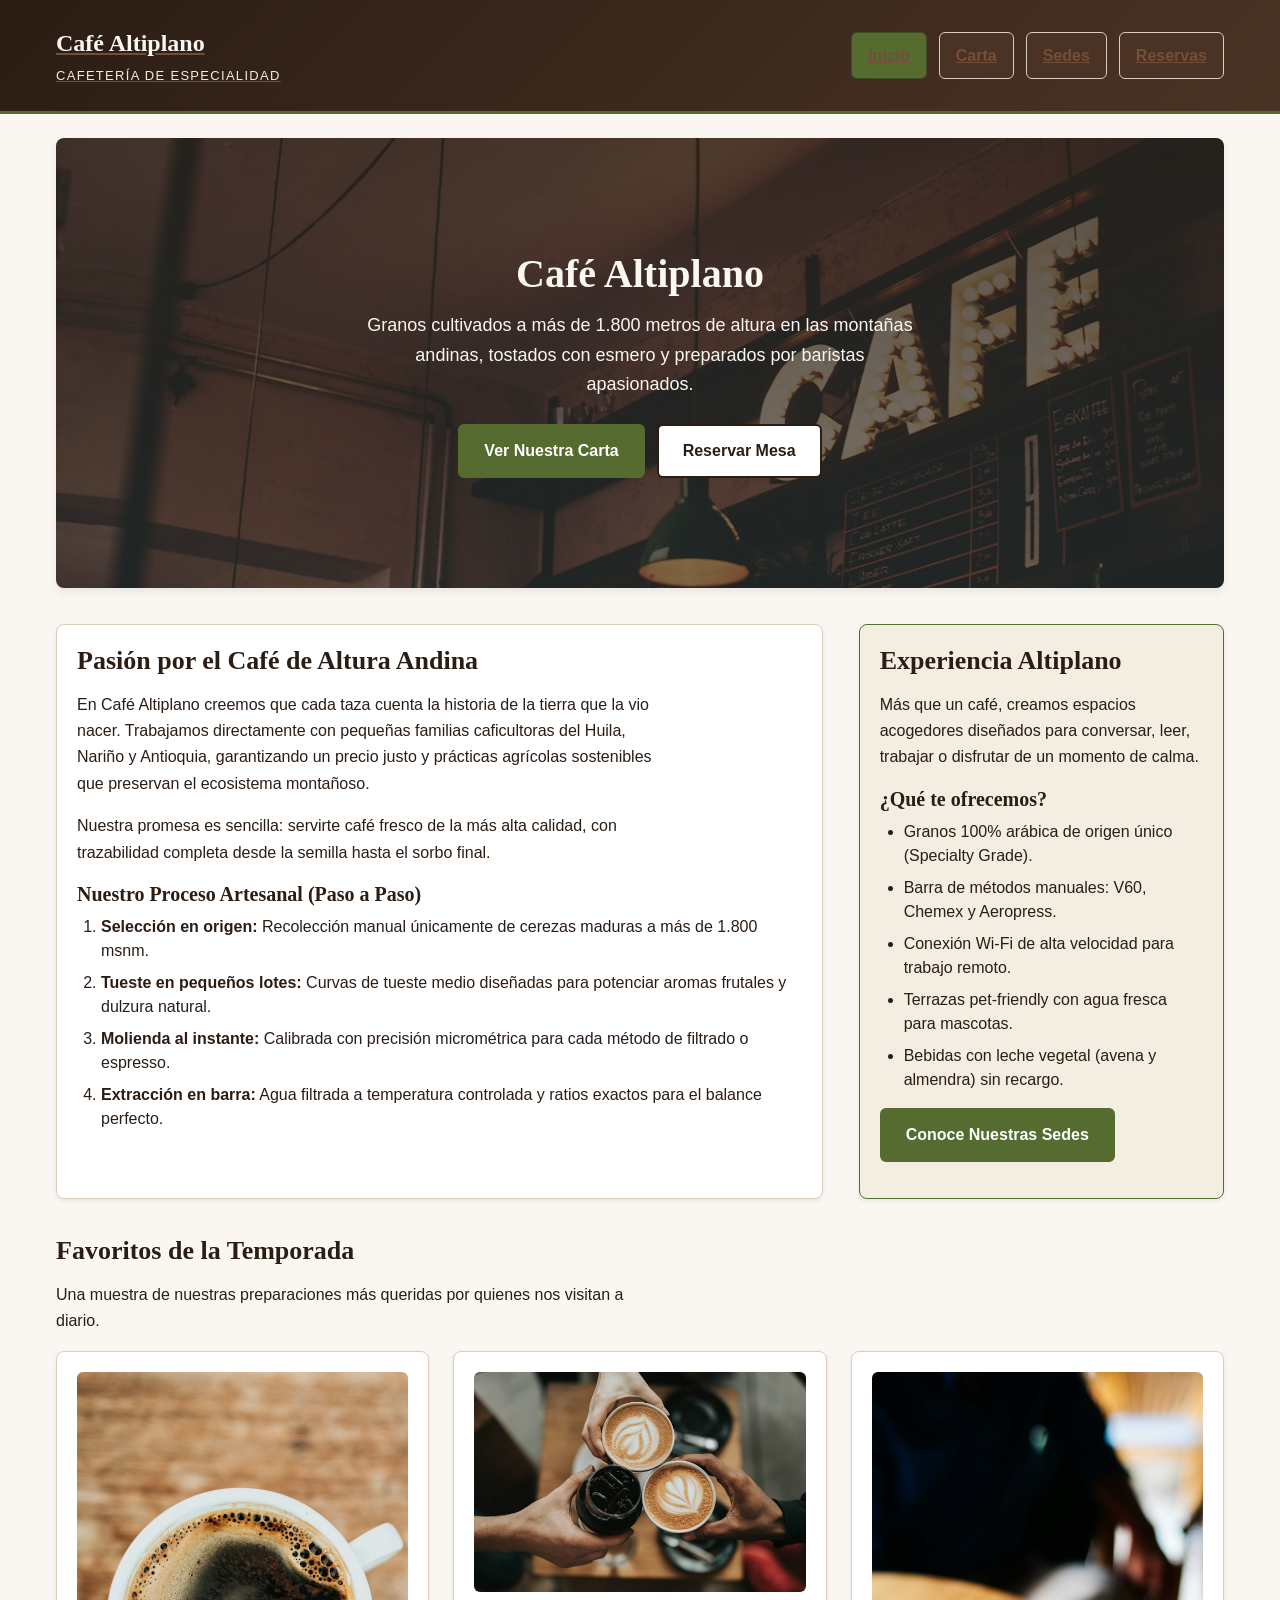
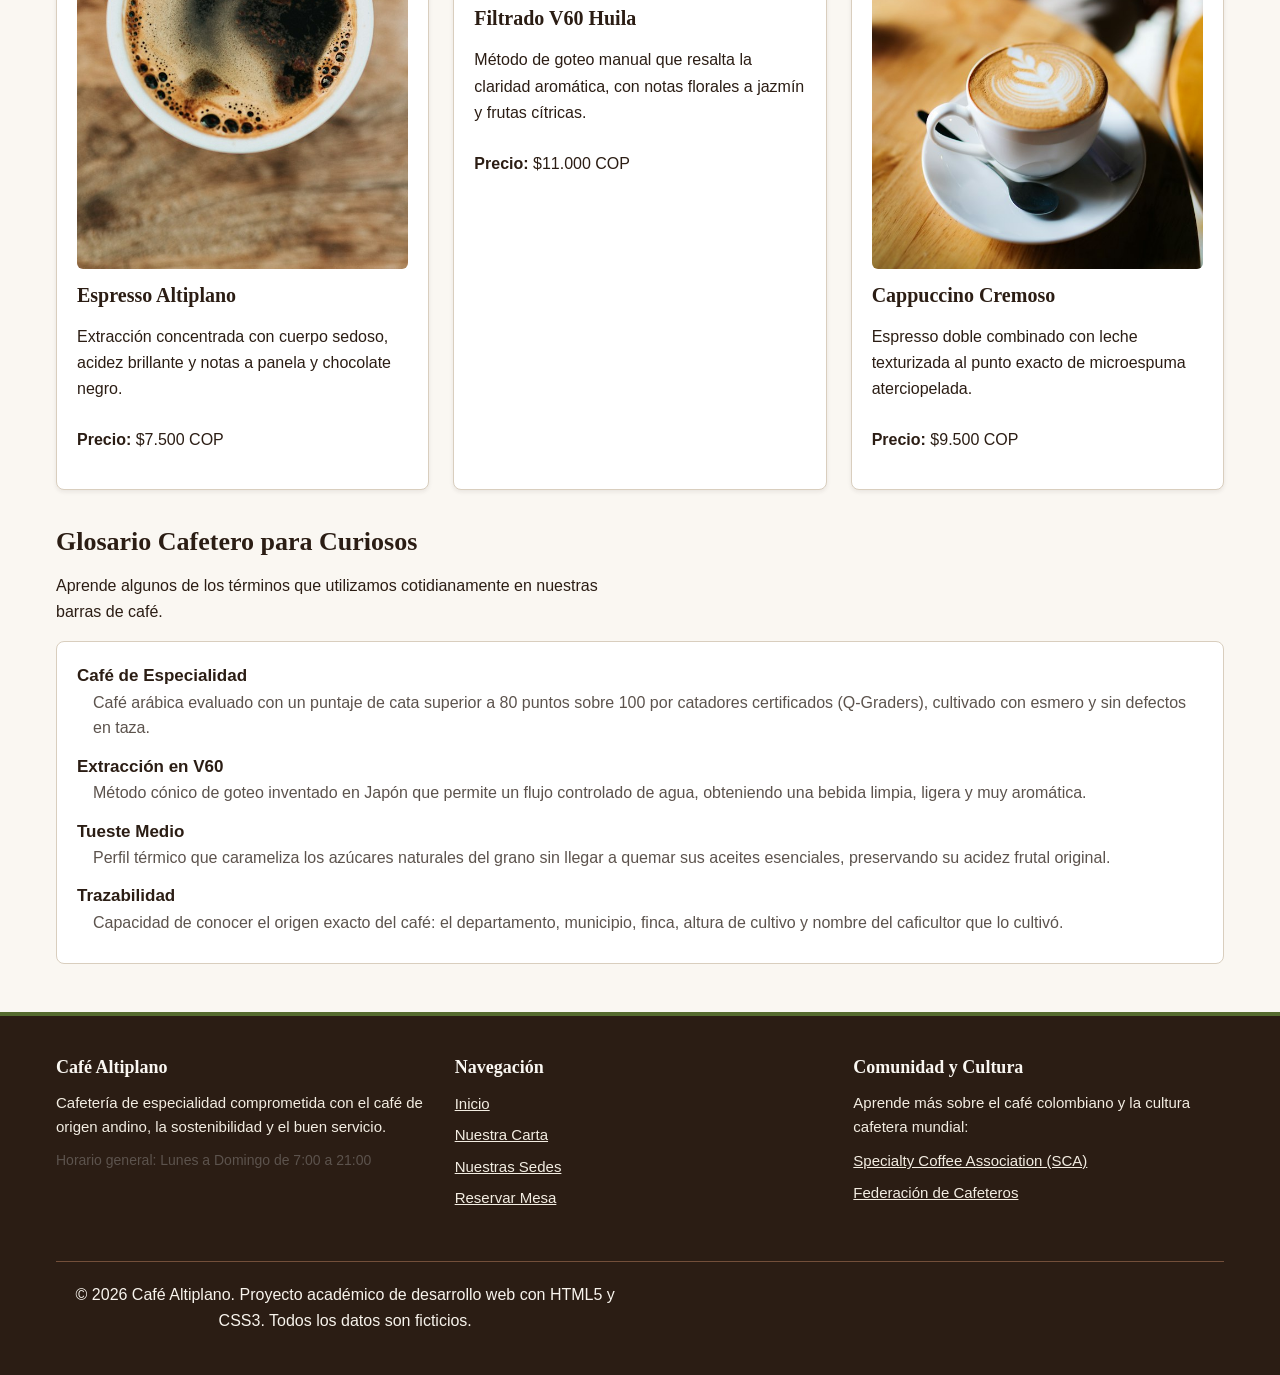
==== index.html @ 0e987bca "comentarios" ====
<!DOCTYPE html>
<html lang="es">
<head>
  <meta charset="UTF-8">
  <meta name="viewport" content="width=device-width, initial-scale=1.0">
  <title>Inicio - Café Altiplano | Cafetería de Especialidad</title>

  <!-- Hojas de estilo externas -->
  <link rel="stylesheet" href="css/base.css">
  <link rel="stylesheet" href="css/tipografia.css">
  <link rel="stylesheet" href="css/cajas.css">
  <link rel="stylesheet" href="css/componentes.css">
  <link rel="stylesheet" href="css/layout.css">
</head>
<body>

  <!-- Cabecera principal -->
  <header class="cabecera">
    <div class="contenedor cabecera__interior">
      <a href="index.html" class="cabecera__logotipo">
        <span class="cabecera__marca">Café Altiplano</span>
        <span class="cabecera__subtitulo">Cafetería de Especialidad</span>
      </a>

      <!-- Menu de navegacion -->
      <nav class="menu" aria-label="Navegación principal">
        <ul class="menu__lista">
          <li class="menu__item"><a href="index.html" class="menu__enlace menu__enlace--activo">Inicio</a></li>
          <li class="menu__item"><a href="carta.html" class="menu__enlace">Carta</a></li>
          <li class="menu__item"><a href="sedes.html" class="menu__enlace">Sedes</a></li>
          <li class="menu__item"><a href="reservas.html" class="menu__enlace">Reservas</a></li>
        </ul>
      </nav>
    </div>
  </header>

  <!-- Contenido principal -->
  <main class="contenedor maqueta">

    <!-- Portada principal -->
    <section class="hero bloque--completo">
      <h1 class="hero__titulo">Café Altiplano</h1>
      <p class="hero__bajada">Granos cultivados a más de 1.800 metros de altura en las montañas andinas, tostados con esmero y preparados por baristas apasionados.</p>
      <div class="hero__acciones">
        <a href="carta.html" class="boton boton--primario">Ver Nuestra Carta</a>
        <a href="reservas.html" class="boton boton--secundario">Reservar Mesa</a>
      </div>
    </section>

    <!-- Presentacion de la cafeteria -->
    <section class="tarjeta bloque--doble">
      <h2>Pasión por el Café de Altura Andina</h2>
      <p>En Café Altiplano creemos que cada taza cuenta la historia de la tierra que la vio nacer. Trabajamos directamente con pequeñas familias caficultoras del Huila, Nariño y Antioquia, garantizando un precio justo y prácticas agrícolas sostenibles que preservan el ecosistema montañoso.</p>
      <p>Nuestra promesa es sencilla: servirte café fresco de la más alta calidad, con trazabilidad completa desde la semilla hasta el sorbo final.</p>

      <h3>Nuestro Proceso Artesanal (Paso a Paso)</h3>
      <!-- Proceso paso a paso -->
      <ol class="lista-pasos">
        <li><strong>Selección en origen:</strong> Recolección manual únicamente de cerezas maduras a más de 1.800 msnm.</li>
        <li><strong>Tueste en pequeños lotes:</strong> Curvas de tueste medio diseñadas para potenciar aromas frutales y dulzura natural.</li>
        <li><strong>Molienda al instante:</strong> Calibrada con precisión micrométrica para cada método de filtrado o espresso.</li>
        <li><strong>Extracción en barra:</strong> Agua filtrada a temperatura controlada y ratios exactos para el balance perfecto.</li>
      </ol>
    </section>

    <!-- Barra lateral con informacion de servicios -->
    <aside class="tarjeta tarjeta--destacada barra-lateral">
      <h2>Experiencia Altiplano</h2>
      <p>Más que un café, creamos espacios acogedores diseñados para conversar, leer, trabajar o disfrutar de un momento de calma.</p>

      <h3>¿Qué te ofrecemos?</h3>
      <!-- Servicios incluidos -->
      <ul class="lista-caracteristicas">
        <li>Granos 100% arábica de origen único (Specialty Grade).</li>
        <li>Barra de métodos manuales: V60, Chemex y Aeropress.</li>
        <li>Conexión Wi-Fi de alta velocidad para trabajo remoto.</li>
        <li>Terrazas pet-friendly con agua fresca para mascotas.</li>
        <li>Bebidas con leche vegetal (avena y almendra) sin recargo.</li>
      </ul>
      <p><a href="sedes.html" class="boton boton--primario">Conoce Nuestras Sedes</a></p>
    </aside>

    <!-- Galeria de productos destacados -->
    <section class="bloque--completo">
      <h2>Favoritos de la Temporada</h2>
      <p>Una muestra de nuestras preparaciones más queridas por quienes nos visitan a diario.</p>

      <div class="galeria-productos">
        <!-- Tarjeta de producto 1 -->
        <article class="tarjeta">
          <img src="imagenes/espresso.jpg" alt="Taza de café espresso Altiplano con crema dorada y espesa" class="tarjeta__imagen">
          <div class="tarjeta__cuerpo">
            <h3>Espresso Altiplano</h3>
            <p>Extracción concentrada con cuerpo sedoso, acidez brillante y notas a panela y chocolate negro.</p>
            <p><strong>Precio:</strong> $7.500 COP</p>
          </div>
        </article>

        <!-- Tarjeta de producto 2 -->
        <article class="tarjeta">
          <img src="imagenes/filtrado.jpg" alt="Preparación de café filtrado artesanal en método Chemex" class="tarjeta__imagen">
          <div class="tarjeta__cuerpo">
            <h3>Filtrado V60 Huila</h3>
            <p>Método de goteo manual que resalta la claridad aromática, con notas florales a jazmín y frutas cítricas.</p>
            <p><strong>Precio:</strong> $11.000 COP</p>
          </div>
        </article>

        <!-- Tarjeta de producto 3 -->
        <article class="tarjeta">
          <img src="imagenes/cappuccino.jpg" alt="Taza de cappuccino artesanal con arte latte en forma de hoja" class="tarjeta__imagen">
          <div class="tarjeta__cuerpo">
            <h3>Cappuccino Cremoso</h3>
            <p>Espresso doble combinado con leche texturizada al punto exacto de microespuma aterciopelada.</p>
            <p><strong>Precio:</strong> $9.500 COP</p>
          </div>
        </article>
      </div>
    </section>

    <!-- Glosario de terminos cafeteros -->
    <section class="bloque--completo">
      <h2>Glosario Cafetero para Curiosos</h2>
      <p>Aprende algunos de los términos que utilizamos cotidianamente en nuestras barras de café.</p>

      <dl class="glosario-lista">
        <dt class="glosario-termino">Café de Especialidad</dt>
        <dd class="glosario-definicion">Café arábica evaluado con un puntaje de cata superior a 80 puntos sobre 100 por catadores certificados (Q-Graders), cultivado con esmero y sin defectos en taza.</dd>

        <dt class="glosario-termino">Extracción en V60</dt>
        <dd class="glosario-definicion">Método cónico de goteo inventado en Japón que permite un flujo controlado de agua, obteniendo una bebida limpia, ligera y muy aromática.</dd>

        <dt class="glosario-termino">Tueste Medio</dt>
        <dd class="glosario-definicion">Perfil térmico que carameliza los azúcares naturales del grano sin llegar a quemar sus aceites esenciales, preservando su acidez frutal original.</dd>

        <dt class="glosario-termino">Trazabilidad</dt>
        <dd class="glosario-definicion">Capacidad de conocer el origen exacto del café: el departamento, municipio, finca, altura de cultivo y nombre del caficultor que lo cultivó.</dd>
      </dl>
    </section>

  </main>

  <!-- Pie de pagina -->
  <footer class="pie">
    <div class="contenedor pie__interior">
      <!-- Datos de la cafeteria -->
      <div class="pie__columna">
        <h3>Café Altiplano</h3>
        <p>Cafetería de especialidad comprometida con el café de origen andino, la sostenibilidad y el buen servicio.</p>
        <p><small>Horario general: Lunes a Domingo de 7:00 a 21:00</small></p>
      </div>

      <!-- Enlaces de navegacion -->
      <div class="pie__columna">
        <h3>Navegación</h3>
        <ul class="pie__lista">
          <li><a href="index.html">Inicio</a></li>
          <li><a href="carta.html">Nuestra Carta</a></li>
          <li><a href="sedes.html">Nuestras Sedes</a></li>
          <li><a href="reservas.html">Reservar Mesa</a></li>
        </ul>
      </div>

      <!-- Enlaces externos -->
      <div class="pie__columna">
        <h3>Comunidad y Cultura</h3>
        <p>Aprende más sobre el café colombiano y la cultura cafetera mundial:</p>
        <ul class="pie__lista">
          <li>
            <a href="https://scaa.org" target="_blank" rel="noopener noreferrer">Specialty Coffee Association (SCA)</a>
          </li>
          <li>
            <a href="https://federaciondecafeteros.org" target="_blank" rel="noopener noreferrer">Federación de Cafeteros</a>
          </li>
        </ul>
      </div>

      <!-- Creditos -->
      <div class="pie__creditos">
        <p>&copy; 2026 Café Altiplano. Proyecto académico de desarrollo web con HTML5 y CSS3. Todos los datos son ficticios.</p>
      </div>
    </div>
  </footer>

</body>
</html>
---- css/base.css ----
/* Paleta de colores y variables globales */
:root {
  /* Tonos cafe */
  --color-cafe-oscuro: #2b1d14;
  --color-cafe-medio: #4a3325;
  --color-cafe-acento: #734f3a;

  /* Tonos crema y beige */
  --color-crema-fondo: #faf7f2;
  --color-crema-suave: #f3ede2;
  --color-crema-fila: #f8f4ed;
  --color-blanco: #ffffff;

  /* Textos */
  --color-texto-principal: #2b1d14;
  --color-texto-secundario: #5c534d;
  --color-texto-claro: #faf7f2;

  /* Verde oliva */
  --color-verde-oliva: #556b2f;
  --color-verde-hover: #3e4e22;
  --color-verde-fondo: #edf2e6;

  /* Bordes */
  --color-borde: #d9cebe;
  --color-borde-claro: #e8e0d4;

  /* Transparencias */
  --color-transparente: transparent;
  --color-overlay-oscuro: rgba(43, 29, 20, 0.70);
  --color-sombra-suave: rgba(43, 29, 20, 0.08);

  /* Gradientes */
  --gradiente-cabecera: linear-gradient(135deg, #2b1d14, #4a3325);
  --gradiente-hero: linear-gradient(rgba(43, 29, 20, 0.75), rgba(43, 29, 20, 0.55));
}

/* Reinicio de margenes y modelo de caja */
*,
*::before,
*::after {
  box-sizing: border-box;
  margin: 0;
  padding: 0;
}

/* Estilos base del documento */
html {
  font-size: 100%;
  scroll-behavior: smooth;
}

body {
  font-family: 'Segoe UI', Tahoma, Geneva, Verdana, sans-serif;
  color: var(--color-texto-principal);
  background-color: var(--color-crema-fondo);
  line-height: 1.6;
  min-height: 100vh;
}

/* Imagenes adaptables */
img {
  max-width: 100%;
  height: auto;
  display: block;
}
---- css/tipografia.css ----
/* Estilos de tipografia y encabezados */

/* Tipografia para titulos */
:is(h1, h2, h3) {
  font-family: 'Georgia', 'Times New Roman', serif;
  font-weight: 700;
  color: var(--color-cafe-oscuro);
  line-height: 1.25;
}

/* Jerarquia de tamanos de encabezados */
h1 {
  font-size: 2.25rem;
  margin-bottom: 1rem;
}

h2 {
  font-size: 1.625rem;
  margin-bottom: 0.875rem;
}

h3 {
  font-size: 1.25rem;
  margin-bottom: 0.5rem;
}

/* Parrafos con limite de ancho de lectura */
p {
  font-size: 1rem;
  line-height: 1.65;
  max-width: 65ch;
  margin-bottom: 1rem;
}

/* Espaciado de parrafo despues de encabezado */
h2 + p {
  margin-top: 0.25rem;
}

/* Enlaces de texto */
a:not(.boton) {
  color: var(--color-cafe-acento);
  text-decoration: underline;
}

a:not(.boton):hover {
  color: var(--color-verde-oliva);
}

a:not(.boton):focus {
  outline: 2px solid var(--color-verde-oliva);
  outline-offset: 0.125rem;
  color: var(--color-verde-hover);
}

/* Texto destacado y secundario */
strong {
  font-weight: 700;
  color: var(--color-cafe-oscuro);
}

small {
  font-size: 0.875rem;
  color: var(--color-texto-secundario);
}
---- css/cajas.css ----
/* Contenedores, tarjetas y elementos de estructura */

/* Contenedor principal centrado */
.contenedor {
  width: 100%;
  max-width: 75rem;
  margin: 0 auto;
  padding: 0 1rem;
}

/* Tarjetas de contenido */
.tarjeta {
  background-color: var(--color-blanco);
  border: 1px solid var(--color-borde);
  border-radius: 0.5rem;
  padding: 1.25rem;
  box-shadow: 0 2px 4px var(--color-sombra-suave);
}

.tarjeta--destacada {
  border-color: var(--color-verde-oliva);
  background-color: var(--color-crema-suave);
}

.tarjeta__imagen {
  width: 100%;
  border-radius: 0.375rem;
  margin-bottom: 0.875rem;
}

.tarjeta__cuerpo {
  display: grid;
  gap: 0.5rem;
}

/* Contenedor con scroll para tablas anchas */
.tabla-contenedor {
  width: 100%;
  overflow-x: auto;
  margin-bottom: 1.5rem;
  border: 1px solid var(--color-borde);
  border-radius: 0.375rem;
  background-color: var(--color-blanco);
}

/* Figuras para fotos de sedes */
.figura-sede {
  background-color: var(--color-blanco);
  border: 1px solid var(--color-borde);
  border-radius: 0.5rem;
  overflow: hidden;
  margin-bottom: 1rem;
}

.figura-sede__imagen {
  width: 100%;
  height: 14rem;
  object-fit: cover;
}

.figura-sede__pie {
  font-size: 0.875rem;
  color: var(--color-texto-secundario);
  padding: 0.625rem 0.875rem;
  background-color: var(--color-crema-fila);
  font-style: italic;
  border-top: 1px solid var(--color-borde-claro);
}

/* Bloque de cita destacada */
.cita {
  background-color: var(--color-crema-suave);
  border-left: 4px solid var(--color-verde-oliva);
  border-radius: 0.25rem;
  padding: 1.25rem 1.5rem;
  margin: 1.25rem 0;
}

.cita__texto {
  font-family: 'Georgia', 'Times New Roman', serif;
  font-size: 1.0625rem;
  font-style: italic;
  color: var(--color-cafe-oscuro);
  margin-bottom: 0.5rem;
}

.cita__autor {
  display: block;
  font-size: 0.875rem;
  font-weight: 700;
  color: var(--color-verde-hover);
  text-align: right;
}

/* Lista de definicion para glosario */
.glosario-lista {
  background-color: var(--color-blanco);
  border: 1px solid var(--color-borde);
  border-radius: 0.5rem;
  padding: 1.25rem;
}

.glosario-termino {
  font-weight: 700;
  color: var(--color-cafe-oscuro);
  margin-top: 0.75rem;
  font-size: 1.0625rem;
}

.glosario-termino:first-child {
  margin-top: 0;
}

.glosario-definicion {
  margin-left: 1rem;
  margin-bottom: 0.5rem;
  color: var(--color-texto-secundario);
}
---- css/componentes.css ----
/* Componentes: menu, botones, tablas y formulario */

/* Menu de navegacion */
.menu__lista {
  display: grid;
  grid-template-columns: 1fr;
  gap: 0.5rem;
  list-style: none;
  padding: 0;
}

.menu__item {
  width: 100%;
}

.menu__enlace {
  display: block;
  text-align: center;
  padding: 0.625rem 1rem;
  color: var(--color-texto-claro);
  text-decoration: none;
  font-weight: 600;
  border-radius: 0.375rem;
  border: 1px solid var(--color-borde);
  background-color: var(--color-cafe-medio);
}

/* Hover y foco del menu */
.menu__enlace:hover {
  background-color: var(--color-verde-oliva);
  color: var(--color-blanco);
  border-color: var(--color-verde-hover);
}

.menu__enlace:focus {
  outline: 2px solid var(--color-crema-fondo);
  outline-offset: 0.125rem;
  background-color: var(--color-verde-hover);
  color: var(--color-blanco);
}

/* Enlace activo de la pagina actual */
.menu__enlace--activo {
  background-color: var(--color-verde-oliva);
  color: var(--color-blanco);
  border-color: var(--color-verde-hover);
}

/* Botones */
.boton {
  display: inline-block;
  padding: 0.75rem 1.5rem;
  font-size: 1rem;
  font-family: inherit;
  font-weight: 700;
  text-align: center;
  text-decoration: none;
  border-radius: 0.375rem;
  cursor: pointer;
  border: 2px solid var(--color-transparente);
}

.boton--primario {
  background-color: var(--color-verde-oliva);
  color: var(--color-blanco);
  border-color: var(--color-verde-oliva);
}

.boton--primario:hover {
  background-color: var(--color-verde-hover);
  border-color: var(--color-verde-hover);
}

.boton--primario:focus {
  outline: 2px solid var(--color-cafe-oscuro);
  outline-offset: 0.125rem;
  background-color: var(--color-verde-hover);
}

.boton--secundario {
  background-color: var(--color-blanco);
  color: var(--color-cafe-oscuro);
  border-color: var(--color-cafe-oscuro);
}

.boton--secundario:hover {
  background-color: var(--color-crema-suave);
  border-color: var(--color-verde-oliva);
  color: var(--color-verde-oliva);
}

.boton--secundario:focus {
  outline: 2px solid var(--color-verde-oliva);
  outline-offset: 0.125rem;
}

/* Tablas de precios */
.tabla {
  width: 100%;
  border-collapse: collapse;
  font-size: 0.9375rem;
  text-align: left;
}

.tabla__caption {
  font-family: 'Georgia', 'Times New Roman', serif;
  font-size: 1.125rem;
  font-weight: 700;
  color: var(--color-cafe-oscuro);
  padding: 0.75rem 1rem;
  text-align: left;
  background-color: var(--color-crema-suave);
  border-bottom: 2px solid var(--color-borde);
}

.tabla th,
.tabla td {
  padding: 0.75rem 1rem;
  border-bottom: 1px solid var(--color-borde-claro);
}

.tabla th {
  background-color: var(--color-cafe-oscuro);
  color: var(--color-texto-claro);
  font-weight: 600;
}

/* Filas alternas */
.tabla tbody tr:nth-child(even) {
  background-color: var(--color-crema-fila);
}

.tabla tbody tr:nth-child(odd) {
  background-color: var(--color-blanco);
}

.tabla tbody tr:hover {
  background-color: var(--color-verde-fondo);
}

.tabla__celda--precio {
  text-align: right;
  font-weight: 700;
  color: var(--color-cafe-oscuro);
  white-space: nowrap;
}

/* Formulario de reserva */
.formulario {
  display: grid;
  gap: 1.5rem;
}

.formulario__seccion {
  border: 1px solid var(--color-borde);
  border-radius: 0.5rem;
  padding: 1.25rem;
  background-color: var(--color-blanco);
  display: grid;
  gap: 1rem;
}

.formulario__leyenda {
  font-family: 'Georgia', 'Times New Roman', serif;
  font-weight: 700;
  font-size: 1.125rem;
  color: var(--color-cafe-oscuro);
  padding: 0 0.5rem;
}

.formulario__grupo {
  display: grid;
  gap: 0.375rem;
}

.formulario__etiqueta {
  font-weight: 600;
  font-size: 0.9375rem;
  color: var(--color-cafe-oscuro);
}

/* Campos de entrada */
input[type="text"],
input[type="email"],
input[type="tel"],
input[type="date"],
input[type="time"],
input[type="number"],
select,
textarea {
  width: 100%;
  padding: 0.625rem 0.75rem;
  font-family: inherit;
  font-size: 1rem;
  color: var(--color-texto-principal);
  background-color: var(--color-blanco);
  border: 1px solid var(--color-borde);
  border-radius: 0.375rem;
}

/* Foco en campos */
input[type="text"]:focus,
input[type="email"]:focus,
input[type="tel"]:focus,
input[type="date"]:focus,
input[type="time"]:focus,
input[type="number"]:focus,
select:focus,
textarea:focus {
  outline: 2px solid var(--color-verde-oliva);
  outline-offset: 0.125rem;
  border-color: var(--color-verde-oliva);
}

textarea {
  resize: vertical;
  min-height: 6rem;
}

/* Opciones de radio y casilla */
.formulario__opcion {
  display: grid;
  grid-template-columns: auto 1fr;
  align-items: center;
  gap: 0.5rem;
  font-size: 0.9375rem;
  cursor: pointer;
  margin-bottom: 0.375rem;
}

input[type="radio"],
input[type="checkbox"] {
  width: 1.125rem;
  height: 1.125rem;
  accent-color: var(--color-verde-oliva);
  cursor: pointer;
}

input[type="radio"]:focus,
input[type="checkbox"]:focus {
  outline: 2px solid var(--color-verde-oliva);
  outline-offset: 0.125rem;
}

/* Boton de envio */
button[type="submit"] {
  justify-self: start;
}

/* Indice de anclas de la carta */
.indice-anclas {
  background-color: var(--color-crema-suave);
  border: 1px solid var(--color-borde);
  border-radius: 0.5rem;
  padding: 1rem 1.25rem;
  margin-bottom: 1.5rem;
}

.indice-anclas__titulo {
  font-size: 1rem;
  font-weight: 700;
  margin-bottom: 0.5rem;
  color: var(--color-cafe-oscuro);
}

.indice-anclas__lista {
  display: grid;
  grid-template-columns: 1fr;
  gap: 0.5rem;
  list-style: none;
  padding: 0;
}

.indice-anclas__enlace {
  display: block;
  padding: 0.5rem 0.75rem;
  background-color: var(--color-blanco);
  border: 1px solid var(--color-borde);
  border-radius: 0.25rem;
  text-decoration: none;
  font-weight: 600;
  color: var(--color-cafe-acento);
}

.indice-anclas__enlace:hover {
  background-color: var(--color-verde-oliva);
  color: var(--color-blanco);
  border-color: var(--color-verde-hover);
}

.indice-anclas__enlace:focus {
  outline: 2px solid var(--color-verde-oliva);
  outline-offset: 0.125rem;
}

/* Listas estilizadas */
.lista-caracteristicas,
.lista-pasos {
  margin-left: 1.5rem;
  margin-bottom: 1rem;
}

.lista-caracteristicas li,
.lista-pasos li {
  margin-bottom: 0.5rem;
  line-height: 1.5;
}
---- css/layout.css ----
/* Maquetacion y diseno responsive */

/* Cabecera y barra superior */
.cabecera {
  width: 100%;
  background: var(--gradiente-cabecera);
  border-bottom: 3px solid var(--color-verde-oliva);
}

.cabecera__interior {
  display: grid;
  grid-template-columns: 1fr;
  gap: 1rem;
  align-items: center;
  padding: 1.25rem 1rem;
  text-align: center;
}

.cabecera__logotipo {
  text-decoration: none;
}

.cabecera__marca {
  font-family: 'Georgia', 'Times New Roman', serif;
  font-size: 1.5rem;
  font-weight: 700;
  color: var(--color-texto-claro);
  display: block;
}

.cabecera__subtitulo {
  font-size: 0.8125rem;
  color: var(--color-crema-suave);
  text-transform: uppercase;
  letter-spacing: 0.1em;
  display: block;
  margin-top: 0.25rem;
}

/* Contenedor principal en cuadricula */
.maqueta {
  display: grid;
  grid-template-columns: 1fr;
  gap: 2rem;
  margin-top: 1.5rem;
  margin-bottom: 2.5rem;
}

/* Bloques de ancho completo */
.bloque--completo {
  grid-column: 1 / -1;
}

.bloque--doble {
  grid-column: 1 / -1;
}

.barra-lateral {
  grid-column: 1 / -1;
}

/* Portada hero */
.hero {
  grid-column: 1 / -1;
  min-height: 50vh;
  display: grid;
  align-content: center;
  justify-items: center;
  text-align: center;
  background-image: var(--gradiente-hero), url('../imagenes/hero-cafe.jpg');
  background-size: cover;
  background-position: center;
  border-radius: 0.5rem;
  padding: 3rem 1.5rem;
  color: var(--color-texto-claro);
  box-shadow: 0 4px 8px var(--color-sombra-suave);
}

.hero__titulo {
  color: var(--color-texto-claro);
  font-size: 2.5rem;
  margin-bottom: 0.75rem;
}

.hero__bajada {
  color: var(--color-crema-fondo);
  font-size: 1.125rem;
  max-width: 55ch;
  margin-bottom: 1.5rem;
}

.hero__acciones {
  display: grid;
  grid-template-columns: 1fr;
  gap: 0.75rem;
  width: 100%;
  max-width: 20rem;
}

/* Galeria de productos con auto-fit */
.galeria-productos {
  display: grid;
  grid-template-columns: repeat(auto-fit, minmax(16rem, 1fr));
  gap: 1.5rem;
  width: 100%;
}

/* Pie de pagina */
.pie {
  grid-column: 1 / -1;
  width: 100%;
  background-color: var(--color-cafe-oscuro);
  color: var(--color-texto-claro);
  padding: 2.5rem 0 1.5rem 0;
  border-top: 4px solid var(--color-verde-oliva);
  margin-top: 3rem;
}

.pie__interior {
  display: grid;
  grid-template-columns: 1fr;
  gap: 1.75rem;
  text-align: center;
}

.pie__columna h3 {
  color: var(--color-texto-claro);
  font-size: 1.125rem;
  margin-bottom: 0.75rem;
}

.pie__columna p {
  color: var(--color-crema-suave);
  font-size: 0.9375rem;
  margin-bottom: 0.5rem;
}

.pie__lista {
  list-style: none;
  padding: 0;
}

.pie__lista li {
  margin-bottom: 0.375rem;
}

.pie__lista a {
  color: var(--color-crema-suave);
  text-decoration: underline;
  font-size: 0.9375rem;
}

.pie__lista a:hover {
  color: var(--color-blanco);
}

.pie__creditos {
  grid-column: 1 / -1;
  border-top: 1px solid var(--color-cafe-acento);
  padding-top: 1.25rem;
  margin-top: 1rem;
  font-size: 0.8125rem;
  color: var(--color-crema-fila);
  text-align: center;
}

/* Pantallas medianas (desde 600px) */
@media (min-width: 600px) {
  .cabecera__interior {
    grid-template-columns: auto 1fr;
    text-align: left;
  }

  .menu {
    justify-self: end;
  }

  .menu__lista {
    grid-template-columns: repeat(4, auto);
    gap: 0.5rem;
  }

  .hero__acciones {
    grid-template-columns: repeat(2, auto);
    max-width: none;
    justify-content: center;
  }

  .indice-anclas__lista {
    grid-template-columns: repeat(3, 1fr);
  }

  /* Distribucion a dos columnas */
  .maqueta {
    grid-template-columns: repeat(2, 1fr);
    gap: 2rem;
  }

  .bloque--doble {
    grid-column: span 2;
  }

  .barra-lateral {
    grid-column: span 2;
  }

  .pie__interior {
    grid-template-columns: repeat(2, 1fr);
    text-align: left;
  }
}

/* Pantallas grandes (desde 900px) */
@media (min-width: 900px) {
  .cabecera__interior {
    padding: 1.5rem 1rem;
  }

  .menu__lista {
    gap: 0.75rem;
  }

  /* Distribucion a tres columnas */
  .maqueta {
    grid-template-columns: repeat(3, 1fr);
    gap: 2.25rem;
  }

  .bloque--doble {
    grid-column: span 2;
  }

  .barra-lateral {
    grid-column: span 1;
  }

  .pie__interior {
    grid-template-columns: repeat(3, 1fr);
  }
}
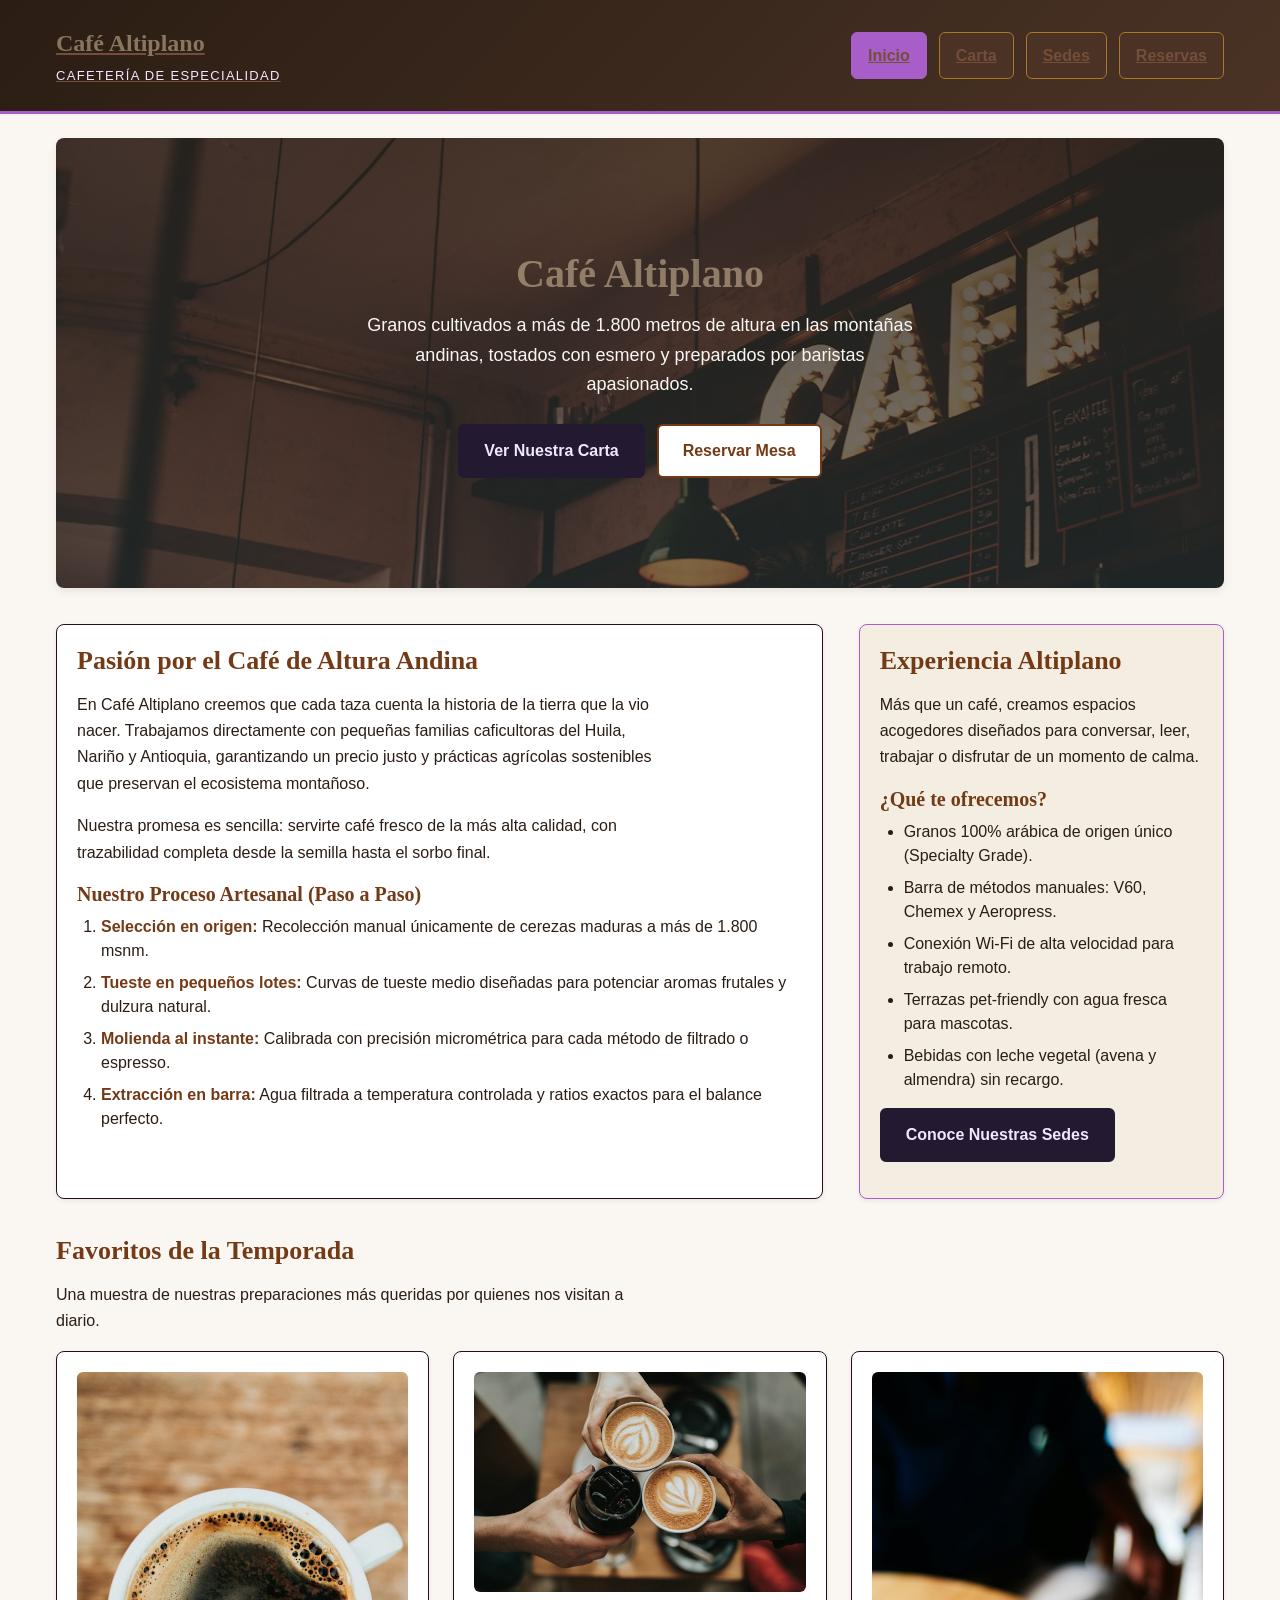
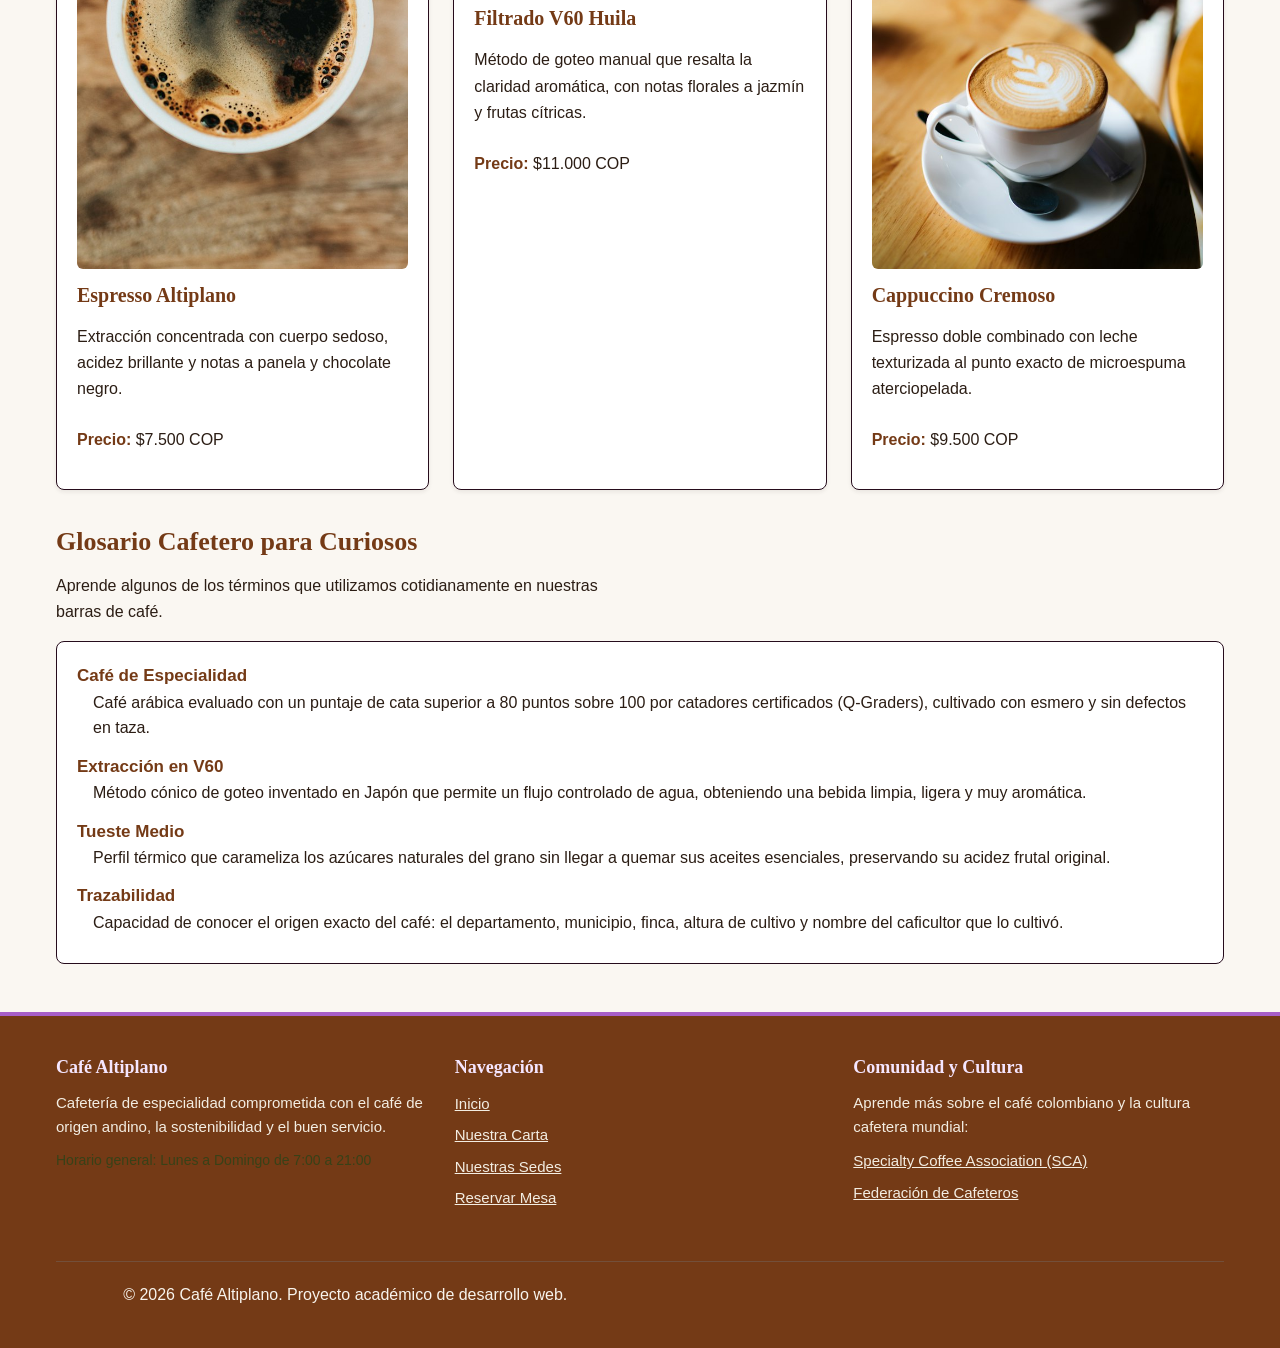
==== commit 5e6fd5be: "arreglo cositas" ====
--- a/index.html
+++ b/index.html
@@ -1,5 +1,6 @@
 <!DOCTYPE html>
 <html lang="es">
+
 <head>
   <meta charset="UTF-8">
   <meta name="viewport" content="width=device-width, initial-scale=1.0">
@@ -12,6 +13,7 @@
   <link rel="stylesheet" href="css/componentes.css">
   <link rel="stylesheet" href="css/layout.css">
 </head>
+
 <body>
 
   <!-- Cabecera principal -->
@@ -40,7 +42,8 @@
     <!-- Portada principal -->
     <section class="hero bloque--completo">
       <h1 class="hero__titulo">Café Altiplano</h1>
-      <p class="hero__bajada">Granos cultivados a más de 1.800 metros de altura en las montañas andinas, tostados con esmero y preparados por baristas apasionados.</p>
+      <p class="hero__bajada">Granos cultivados a más de 1.800 metros de altura en las montañas andinas, tostados con
+        esmero y preparados por baristas apasionados.</p>
       <div class="hero__acciones">
         <a href="carta.html" class="boton boton--primario">Ver Nuestra Carta</a>
         <a href="reservas.html" class="boton boton--secundario">Reservar Mesa</a>
@@ -50,23 +53,31 @@
     <!-- Presentacion de la cafeteria -->
     <section class="tarjeta bloque--doble">
       <h2>Pasión por el Café de Altura Andina</h2>
-      <p>En Café Altiplano creemos que cada taza cuenta la historia de la tierra que la vio nacer. Trabajamos directamente con pequeñas familias caficultoras del Huila, Nariño y Antioquia, garantizando un precio justo y prácticas agrícolas sostenibles que preservan el ecosistema montañoso.</p>
-      <p>Nuestra promesa es sencilla: servirte café fresco de la más alta calidad, con trazabilidad completa desde la semilla hasta el sorbo final.</p>
+      <p>En Café Altiplano creemos que cada taza cuenta la historia de la tierra que la vio nacer. Trabajamos
+        directamente con pequeñas familias caficultoras del Huila, Nariño y Antioquia, garantizando un precio justo y
+        prácticas agrícolas sostenibles que preservan el ecosistema montañoso.</p>
+      <p>Nuestra promesa es sencilla: servirte café fresco de la más alta calidad, con trazabilidad completa desde la
+        semilla hasta el sorbo final.</p>
 
       <h3>Nuestro Proceso Artesanal (Paso a Paso)</h3>
       <!-- Proceso paso a paso -->
       <ol class="lista-pasos">
-        <li><strong>Selección en origen:</strong> Recolección manual únicamente de cerezas maduras a más de 1.800 msnm.</li>
-        <li><strong>Tueste en pequeños lotes:</strong> Curvas de tueste medio diseñadas para potenciar aromas frutales y dulzura natural.</li>
-        <li><strong>Molienda al instante:</strong> Calibrada con precisión micrométrica para cada método de filtrado o espresso.</li>
-        <li><strong>Extracción en barra:</strong> Agua filtrada a temperatura controlada y ratios exactos para el balance perfecto.</li>
+        <li><strong>Selección en origen:</strong> Recolección manual únicamente de cerezas maduras a más de 1.800 msnm.
+        </li>
+        <li><strong>Tueste en pequeños lotes:</strong> Curvas de tueste medio diseñadas para potenciar aromas frutales y
+          dulzura natural.</li>
+        <li><strong>Molienda al instante:</strong> Calibrada con precisión micrométrica para cada método de filtrado o
+          espresso.</li>
+        <li><strong>Extracción en barra:</strong> Agua filtrada a temperatura controlada y ratios exactos para el
+          balance perfecto.</li>
       </ol>
     </section>
 
     <!-- Barra lateral con informacion de servicios -->
     <aside class="tarjeta tarjeta--destacada barra-lateral">
       <h2>Experiencia Altiplano</h2>
-      <p>Más que un café, creamos espacios acogedores diseñados para conversar, leer, trabajar o disfrutar de un momento de calma.</p>
+      <p>Más que un café, creamos espacios acogedores diseñados para conversar, leer, trabajar o disfrutar de un momento
+        de calma.</p>
 
       <h3>¿Qué te ofrecemos?</h3>
       <!-- Servicios incluidos -->
@@ -88,7 +99,8 @@
       <div class="galeria-productos">
         <!-- Tarjeta de producto 1 -->
         <article class="tarjeta">
-          <img src="imagenes/espresso.jpg" alt="Taza de café espresso Altiplano con crema dorada y espesa" class="tarjeta__imagen">
+          <img src="imagenes/espresso.jpg" alt="Taza de café espresso Altiplano con crema dorada y espesa"
+            class="tarjeta__imagen">
           <div class="tarjeta__cuerpo">
             <h3>Espresso Altiplano</h3>
             <p>Extracción concentrada con cuerpo sedoso, acidez brillante y notas a panela y chocolate negro.</p>
@@ -98,17 +110,20 @@
 
         <!-- Tarjeta de producto 2 -->
         <article class="tarjeta">
-          <img src="imagenes/filtrado.jpg" alt="Preparación de café filtrado artesanal en método Chemex" class="tarjeta__imagen">
+          <img src="imagenes/filtrado.jpg" alt="Preparación de café filtrado artesanal en método Chemex"
+            class="tarjeta__imagen">
           <div class="tarjeta__cuerpo">
             <h3>Filtrado V60 Huila</h3>
-            <p>Método de goteo manual que resalta la claridad aromática, con notas florales a jazmín y frutas cítricas.</p>
+            <p>Método de goteo manual que resalta la claridad aromática, con notas florales a jazmín y frutas cítricas.
+            </p>
             <p><strong>Precio:</strong> $11.000 COP</p>
           </div>
         </article>
 
         <!-- Tarjeta de producto 3 -->
         <article class="tarjeta">
-          <img src="imagenes/cappuccino.jpg" alt="Taza de cappuccino artesanal con arte latte en forma de hoja" class="tarjeta__imagen">
+          <img src="imagenes/cappuccino.jpg" alt="Taza de cappuccino artesanal con arte latte en forma de hoja"
+            class="tarjeta__imagen">
           <div class="tarjeta__cuerpo">
             <h3>Cappuccino Cremoso</h3>
             <p>Espresso doble combinado con leche texturizada al punto exacto de microespuma aterciopelada.</p>
@@ -125,16 +140,20 @@
 
       <dl class="glosario-lista">
         <dt class="glosario-termino">Café de Especialidad</dt>
-        <dd class="glosario-definicion">Café arábica evaluado con un puntaje de cata superior a 80 puntos sobre 100 por catadores certificados (Q-Graders), cultivado con esmero y sin defectos en taza.</dd>
+        <dd class="glosario-definicion">Café arábica evaluado con un puntaje de cata superior a 80 puntos sobre 100 por
+          catadores certificados (Q-Graders), cultivado con esmero y sin defectos en taza.</dd>
 
         <dt class="glosario-termino">Extracción en V60</dt>
-        <dd class="glosario-definicion">Método cónico de goteo inventado en Japón que permite un flujo controlado de agua, obteniendo una bebida limpia, ligera y muy aromática.</dd>
+        <dd class="glosario-definicion">Método cónico de goteo inventado en Japón que permite un flujo controlado de
+          agua, obteniendo una bebida limpia, ligera y muy aromática.</dd>
 
         <dt class="glosario-termino">Tueste Medio</dt>
-        <dd class="glosario-definicion">Perfil térmico que carameliza los azúcares naturales del grano sin llegar a quemar sus aceites esenciales, preservando su acidez frutal original.</dd>
+        <dd class="glosario-definicion">Perfil térmico que carameliza los azúcares naturales del grano sin llegar a
+          quemar sus aceites esenciales, preservando su acidez frutal original.</dd>
 
         <dt class="glosario-termino">Trazabilidad</dt>
-        <dd class="glosario-definicion">Capacidad de conocer el origen exacto del café: el departamento, municipio, finca, altura de cultivo y nombre del caficultor que lo cultivó.</dd>
+        <dd class="glosario-definicion">Capacidad de conocer el origen exacto del café: el departamento, municipio,
+          finca, altura de cultivo y nombre del caficultor que lo cultivó.</dd>
       </dl>
     </section>
 
@@ -146,7 +165,8 @@
       <!-- Datos de la cafeteria -->
       <div class="pie__columna">
         <h3>Café Altiplano</h3>
-        <p>Cafetería de especialidad comprometida con el café de origen andino, la sostenibilidad y el buen servicio.</p>
+        <p>Cafetería de especialidad comprometida con el café de origen andino, la sostenibilidad y el buen servicio.
+        </p>
         <p><small>Horario general: Lunes a Domingo de 7:00 a 21:00</small></p>
       </div>
 
@@ -170,17 +190,19 @@
             <a href="https://scaa.org" target="_blank" rel="noopener noreferrer">Specialty Coffee Association (SCA)</a>
           </li>
           <li>
-            <a href="https://federaciondecafeteros.org" target="_blank" rel="noopener noreferrer">Federación de Cafeteros</a>
+            <a href="https://federaciondecafeteros.org" target="_blank" rel="noopener noreferrer">Federación de
+              Cafeteros</a>
           </li>
         </ul>
       </div>
 
       <!-- Creditos -->
       <div class="pie__creditos">
-        <p>&copy; 2026 Café Altiplano. Proyecto académico de desarrollo web con HTML5 y CSS3. Todos los datos son ficticios.</p>
+        <p>&copy; 2026 Café Altiplano. Proyecto académico de desarrollo web.</p>
       </div>
     </div>
   </footer>
 
 </body>
-</html>
+
+</html>
--- a/css/base.css
+++ b/css/base.css
@@ -1,41 +1,69 @@
-/* Paleta de colores y variables globales */
+/* mis colores y variables */
 :root {
-  /* Tonos cafe */
-  --color-cafe-oscuro: #2b1d14;
-  --color-cafe-medio: #4a3325;
-  --color-cafe-acento: #734f3a;
+  /* color para titulos h1, h2, h3 */
+  --color-titulos: #743a16;
 
-  /* Tonos crema y beige */
-  --color-crema-fondo: #faf7f2;
-  --color-crema-suave: #f3ede2;
-  --color-crema-fila: #f8f4ed;
+  /* fondo oscuro de la barra */
+  --color-fondo-oscuro: #4a3325;
+
+  /* color cafe para detalles */
+  --color-acento-calido: #734f3a;
+
+  /* fondo claro de la pagina */
+  --color-fondo-pagina: #faf7f2;
+
+  /* fondo crema de tarjetas */
+  --color-fondo-tarjeta: #f3ede2;
+
+  /* color de fila de tabla */
+  --color-fila-tabla: #f8f4ed;
+
+  /* blanco */
   --color-blanco: #ffffff;
 
-  /* Textos */
-  --color-texto-principal: #2b1d14;
-  --color-texto-secundario: #5c534d;
-  --color-texto-claro: #faf7f2;
+  /* texto de los parrafos */
+  --color-texto-cuerpo: #2b1d14;
 
-  /* Verde oliva */
-  --color-verde-oliva: #556b2f;
-  --color-verde-hover: #3e4e22;
-  --color-verde-fondo: #edf2e6;
+  /* texto secundario */
+  --color-texto-secundario: hwb(131 6% 72% / 0.595);
 
-  /* Bordes */
-  --color-borde: #d9cebe;
-  --color-borde-claro: #e8e0d4;
+  /* texto blanco/crema */
+  --color-texto-claro: hsla(38, 92%, 86%, 0.439);
 
-  /* Transparencias */
+  /* lila pastel claro para los nombres del menu */
+  --color-pastel-claro: #f5e6ff;
+
+  /* morado para botones y acentos */
+  --color-primario: #231931;
+
+  /* lila para cuando paso el mouse */
+  --color-pastel-destacado: #a75ec8;
+
+  /* fondo cuando paso el mouse en tabla */
+  --color-fondo-hover-tabla: #edf2e6;
+
+  /* borde oscuro */
+  --color-borde: #260c1c;
+
+  /* borde dorado */
+  --color-borde-claro: #a9762a;
+
   --color-transparente: transparent;
-  --color-overlay-oscuro: rgba(43, 29, 20, 0.70);
-  --color-sombra-suave: rgba(43, 29, 20, 0.08);
 
-  /* Gradientes */
+  /* oscurecer foto de portada */
+  --color-overlay-hero: rgba(43, 29, 20, 0.70);
+
+  /* sombra de tarjetas */
+  --color-sombra-tarjeta: rgba(43, 29, 20, 0.08);
+
+  /* degradado de la barra */
   --gradiente-cabecera: linear-gradient(135deg, #2b1d14, #4a3325);
+
+  /* degradado de la portada */
   --gradiente-hero: linear-gradient(rgba(43, 29, 20, 0.75), rgba(43, 29, 20, 0.55));
 }
 
-/* Reinicio de margenes y modelo de caja */
+/* para que los bordes y rellenos no rompan las cajas */
 *,
 *::before,
 *::after {
@@ -44,23 +72,24 @@
   padding: 0;
 }
 
-/* Estilos base del documento */
+/* tamano base y scroll suave */
 html {
   font-size: 100%;
   scroll-behavior: smooth;
 }
 
+/* letra general y fondo del cuerpo */
 body {
   font-family: 'Segoe UI', Tahoma, Geneva, Verdana, sans-serif;
-  color: var(--color-texto-principal);
-  background-color: var(--color-crema-fondo);
+  color: var(--color-texto-cuerpo);
+  background-color: var(--color-fondo-pagina);
   line-height: 1.6;
   min-height: 100vh;
 }
 
-/* Imagenes adaptables */
+/* para que las fotos no se salgan del contenedor */
 img {
   max-width: 100%;
   height: auto;
   display: block;
-}
+}
--- a/css/tipografia.css
+++ b/css/tipografia.css
@@ -1,14 +1,12 @@
-/* Estilos de tipografia y encabezados */
-
-/* Tipografia para titulos */
+/* tipo de letra para titulos */
 :is(h1, h2, h3) {
   font-family: 'Georgia', 'Times New Roman', serif;
   font-weight: 700;
-  color: var(--color-cafe-oscuro);
+  color: var(--color-titulos);
   line-height: 1.25;
 }
 
-/* Jerarquia de tamanos de encabezados */
+/* tamanos de titulos en rem */
 h1 {
   font-size: 2.25rem;
   margin-bottom: 1rem;
@@ -24,7 +22,7 @@
   margin-bottom: 0.5rem;
 }
 
-/* Parrafos con limite de ancho de lectura */
+/* parrafos con limite de 65 caracteres para no cansar la vista */
 p {
   font-size: 1rem;
   line-height: 1.65;
@@ -32,31 +30,32 @@
   margin-bottom: 1rem;
 }
 
-/* Espaciado de parrafo despues de encabezado */
+/* espacio si hay parrafo despues de un h2 */
 h2 + p {
   margin-top: 0.25rem;
 }
 
-/* Enlaces de texto */
+/* enlaces normales */
 a:not(.boton) {
-  color: var(--color-cafe-acento);
+  color: var(--color-acento-calido);
   text-decoration: underline;
 }
 
 a:not(.boton):hover {
-  color: var(--color-verde-oliva);
+  color: var(--color-pastel-destacado);
 }
 
+/* foco cuando uso el tabulador */
 a:not(.boton):focus {
-  outline: 2px solid var(--color-verde-oliva);
+  outline: 2px solid var(--color-pastel-destacado);
   outline-offset: 0.125rem;
-  color: var(--color-verde-hover);
+  color: var(--color-primario);
 }
 
-/* Texto destacado y secundario */
+/* texto en negrilla y pequeno */
 strong {
   font-weight: 700;
-  color: var(--color-cafe-oscuro);
+  color: var(--color-titulos);
 }
 
 small {
--- a/css/cajas.css
+++ b/css/cajas.css
@@ -1,6 +1,4 @@
-/* Contenedores, tarjetas y elementos de estructura */
-
-/* Contenedor principal centrado */
+/* centrar el contenido principal */
 .contenedor {
   width: 100%;
   max-width: 75rem;
@@ -8,18 +6,19 @@
   padding: 0 1rem;
 }
 
-/* Tarjetas de contenido */
+/* estilo de las tarjetas de productos y sedes */
 .tarjeta {
   background-color: var(--color-blanco);
   border: 1px solid var(--color-borde);
   border-radius: 0.5rem;
   padding: 1.25rem;
-  box-shadow: 0 2px 4px var(--color-sombra-suave);
+  box-shadow: 0 2px 4px var(--color-sombra-tarjeta);
 }
 
+/* tarjeta destacada */
 .tarjeta--destacada {
-  border-color: var(--color-verde-oliva);
-  background-color: var(--color-crema-suave);
+  border-color: var(--color-pastel-destacado);
+  background-color: var(--color-fondo-tarjeta);
 }
 
 .tarjeta__imagen {
@@ -33,7 +32,7 @@
   gap: 0.5rem;
 }
 
-/* Contenedor con scroll para tablas anchas */
+/* para que la tabla tenga scroll en el celular y no se desborde */
 .tabla-contenedor {
   width: 100%;
   overflow-x: auto;
@@ -43,7 +42,7 @@
   background-color: var(--color-blanco);
 }
 
-/* Figuras para fotos de sedes */
+/* foto de las sedes con su texto abajo */
 .figura-sede {
   background-color: var(--color-blanco);
   border: 1px solid var(--color-borde);
@@ -62,15 +61,15 @@
   font-size: 0.875rem;
   color: var(--color-texto-secundario);
   padding: 0.625rem 0.875rem;
-  background-color: var(--color-crema-fila);
+  background-color: var(--color-fila-tabla);
   font-style: italic;
   border-top: 1px solid var(--color-borde-claro);
 }
 
-/* Bloque de cita destacada */
+/* cita textual con linea al lado */
 .cita {
-  background-color: var(--color-crema-suave);
-  border-left: 4px solid var(--color-verde-oliva);
+  background-color: var(--color-fondo-tarjeta);
+  border-left: 4px solid var(--color-pastel-destacado);
   border-radius: 0.25rem;
   padding: 1.25rem 1.5rem;
   margin: 1.25rem 0;
@@ -80,7 +79,7 @@
   font-family: 'Georgia', 'Times New Roman', serif;
   font-size: 1.0625rem;
   font-style: italic;
-  color: var(--color-cafe-oscuro);
+  color: var(--color-titulos);
   margin-bottom: 0.5rem;
 }
 
@@ -88,11 +87,11 @@
   display: block;
   font-size: 0.875rem;
   font-weight: 700;
-  color: var(--color-verde-hover);
+  color: var(--color-pastel-destacado);
   text-align: right;
 }
 
-/* Lista de definicion para glosario */
+/* lista del glosario */
 .glosario-lista {
   background-color: var(--color-blanco);
   border: 1px solid var(--color-borde);
@@ -102,7 +101,7 @@
 
 .glosario-termino {
   font-weight: 700;
-  color: var(--color-cafe-oscuro);
+  color: var(--color-titulos);
   margin-top: 0.75rem;
   font-size: 1.0625rem;
 }
@@ -114,5 +113,7 @@
 .glosario-definicion {
   margin-left: 1rem;
   margin-bottom: 0.5rem;
-  color: var(--color-texto-secundario);
+  color: var(--color-morado-glosario);
+  font-size: 1rem;
+  line-height: 1.6;
 }
--- a/css/componentes.css
+++ b/css/componentes.css
@@ -1,6 +1,4 @@
-/* Componentes: menu, botones, tablas y formulario */
-
-/* Menu de navegacion */
+/* lista del menu en cuadricula */
 .menu__lista {
   display: grid;
   grid-template-columns: 1fr;
@@ -9,44 +7,47 @@
   padding: 0;
 }
 
-.menu__item {
+.menu__lista > .menu__item {
   width: 100%;
 }
 
+/* botones del menu con letra lila pastel */
 .menu__enlace {
   display: block;
   text-align: center;
   padding: 0.625rem 1rem;
-  color: var(--color-texto-claro);
+  color: var(--color-pastel-claro);
   text-decoration: none;
   font-weight: 600;
   border-radius: 0.375rem;
-  border: 1px solid var(--color-borde);
-  background-color: var(--color-cafe-medio);
-}
-
-/* Hover y foco del menu */
+  border: 1px solid var(--color-borde-claro);
+  background-color: var(--color-fondo-oscuro);
+}
+
+/* cuando paso el mouse por el enlace */
 .menu__enlace:hover {
-  background-color: var(--color-verde-oliva);
-  color: var(--color-blanco);
-  border-color: var(--color-verde-hover);
-}
-
+  background-color: var(--color-pastel-destacado);
+  color: var(--color-primario);
+  border-color: var(--color-pastel-destacado);
+}
+
+/* cuando navego con teclado */
 .menu__enlace:focus {
-  outline: 2px solid var(--color-crema-fondo);
-  outline-offset: 0.125rem;
-  background-color: var(--color-verde-hover);
-  color: var(--color-blanco);
-}
-
-/* Enlace activo de la pagina actual */
+  outline: 2px solid var(--color-pastel-claro);
+  outline-offset: 0.125rem;
+  background-color: var(--color-pastel-destacado);
+  color: var(--color-primario);
+}
+
+/* pagina donde estoy parado */
 .menu__enlace--activo {
-  background-color: var(--color-verde-oliva);
-  color: var(--color-blanco);
-  border-color: var(--color-verde-hover);
-}
-
-/* Botones */
+  background-color: var(--color-pastel-destacado);
+  color: var(--color-primario);
+  border-color: var(--color-pastel-destacado);
+  font-weight: 700;
+}
+
+/* botones normales */
 .boton {
   display: inline-block;
   padding: 0.75rem 1.5rem;
@@ -60,41 +61,45 @@
   border: 2px solid var(--color-transparente);
 }
 
+/* boton morado principal */
 .boton--primario {
-  background-color: var(--color-verde-oliva);
-  color: var(--color-blanco);
-  border-color: var(--color-verde-oliva);
+  background-color: var(--color-primario);
+  color: var(--color-pastel-claro);
+  border-color: var(--color-primario);
 }
 
 .boton--primario:hover {
-  background-color: var(--color-verde-hover);
-  border-color: var(--color-verde-hover);
+  background-color: var(--color-pastel-destacado);
+  color: var(--color-primario);
+  border-color: var(--color-pastel-destacado);
 }
 
 .boton--primario:focus {
-  outline: 2px solid var(--color-cafe-oscuro);
-  outline-offset: 0.125rem;
-  background-color: var(--color-verde-hover);
-}
-
+  outline: 2px solid var(--color-titulos);
+  outline-offset: 0.125rem;
+  background-color: var(--color-pastel-destacado);
+  color: var(--color-primario);
+}
+
+/* boton blanco secundario */
 .boton--secundario {
   background-color: var(--color-blanco);
-  color: var(--color-cafe-oscuro);
-  border-color: var(--color-cafe-oscuro);
+  color: var(--color-titulos);
+  border-color: var(--color-titulos);
 }
 
 .boton--secundario:hover {
-  background-color: var(--color-crema-suave);
-  border-color: var(--color-verde-oliva);
-  color: var(--color-verde-oliva);
+  background-color: var(--color-fondo-tarjeta);
+  border-color: var(--color-pastel-destacado);
+  color: var(--color-primario);
 }
 
 .boton--secundario:focus {
-  outline: 2px solid var(--color-verde-oliva);
-  outline-offset: 0.125rem;
-}
-
-/* Tablas de precios */
+  outline: 2px solid var(--color-pastel-destacado);
+  outline-offset: 0.125rem;
+}
+
+/* tablas de precios */
 .tabla {
   width: 100%;
   border-collapse: collapse;
@@ -106,10 +111,10 @@
   font-family: 'Georgia', 'Times New Roman', serif;
   font-size: 1.125rem;
   font-weight: 700;
-  color: var(--color-cafe-oscuro);
+  color: var(--color-titulos);
   padding: 0.75rem 1rem;
   text-align: left;
-  background-color: var(--color-crema-suave);
+  background-color: var(--color-fondo-tarjeta);
   border-bottom: 2px solid var(--color-borde);
 }
 
@@ -120,32 +125,34 @@
 }
 
 .tabla th {
-  background-color: var(--color-cafe-oscuro);
+  background-color: var(--color-titulos);
   color: var(--color-texto-claro);
   font-weight: 600;
 }
 
-/* Filas alternas */
+/* filas alternas tipo cebra */
 .tabla tbody tr:nth-child(even) {
-  background-color: var(--color-crema-fila);
+  background-color: var(--color-fila-tabla);
 }
 
 .tabla tbody tr:nth-child(odd) {
   background-color: var(--color-blanco);
 }
 
+/* cuando paso el mouse por la fila */
 .tabla tbody tr:hover {
-  background-color: var(--color-verde-fondo);
-}
-
+  background-color: var(--color-fondo-hover-tabla);
+}
+
+/* precio a la derecha */
 .tabla__celda--precio {
   text-align: right;
   font-weight: 700;
-  color: var(--color-cafe-oscuro);
+  color: var(--color-titulos);
   white-space: nowrap;
 }
 
-/* Formulario de reserva */
+/* formulario de reserva */
 .formulario {
   display: grid;
   gap: 1.5rem;
@@ -164,7 +171,7 @@
   font-family: 'Georgia', 'Times New Roman', serif;
   font-weight: 700;
   font-size: 1.125rem;
-  color: var(--color-cafe-oscuro);
+  color: var(--color-titulos);
   padding: 0 0.5rem;
 }
 
@@ -176,10 +183,10 @@
 .formulario__etiqueta {
   font-weight: 600;
   font-size: 0.9375rem;
-  color: var(--color-cafe-oscuro);
-}
-
-/* Campos de entrada */
+  color: var(--color-titulos);
+}
+
+/* inputs del formulario */
 input[type="text"],
 input[type="email"],
 input[type="tel"],
@@ -192,13 +199,13 @@
   padding: 0.625rem 0.75rem;
   font-family: inherit;
   font-size: 1rem;
-  color: var(--color-texto-principal);
+  color: var(--color-texto-cuerpo);
   background-color: var(--color-blanco);
   border: 1px solid var(--color-borde);
   border-radius: 0.375rem;
 }
 
-/* Foco en campos */
+/* borde lila cuando hago clic en el input */
 input[type="text"]:focus,
 input[type="email"]:focus,
 input[type="tel"]:focus,
@@ -207,9 +214,9 @@
 input[type="number"]:focus,
 select:focus,
 textarea:focus {
-  outline: 2px solid var(--color-verde-oliva);
-  outline-offset: 0.125rem;
-  border-color: var(--color-verde-oliva);
+  outline: 2px solid var(--color-pastel-destacado);
+  outline-offset: 0.125rem;
+  border-color: var(--color-pastel-destacado);
 }
 
 textarea {
@@ -217,7 +224,7 @@
   min-height: 6rem;
 }
 
-/* Opciones de radio y casilla */
+/* opciones de radio y checkbox */
 .formulario__opcion {
   display: grid;
   grid-template-columns: auto 1fr;
@@ -232,24 +239,23 @@
 input[type="checkbox"] {
   width: 1.125rem;
   height: 1.125rem;
-  accent-color: var(--color-verde-oliva);
+  accent-color: var(--color-primario);
   cursor: pointer;
 }
 
 input[type="radio"]:focus,
 input[type="checkbox"]:focus {
-  outline: 2px solid var(--color-verde-oliva);
-  outline-offset: 0.125rem;
-}
-
-/* Boton de envio */
+  outline: 2px solid var(--color-pastel-destacado);
+  outline-offset: 0.125rem;
+}
+
 button[type="submit"] {
   justify-self: start;
 }
 
-/* Indice de anclas de la carta */
+/* anclas de la carta */
 .indice-anclas {
-  background-color: var(--color-crema-suave);
+  background-color: var(--color-fondo-tarjeta);
   border: 1px solid var(--color-borde);
   border-radius: 0.5rem;
   padding: 1rem 1.25rem;
@@ -260,7 +266,7 @@
   font-size: 1rem;
   font-weight: 700;
   margin-bottom: 0.5rem;
-  color: var(--color-cafe-oscuro);
+  color: var(--color-titulos);
 }
 
 .indice-anclas__lista {
@@ -279,21 +285,21 @@
   border-radius: 0.25rem;
   text-decoration: none;
   font-weight: 600;
-  color: var(--color-cafe-acento);
+  color: var(--color-acento-calido);
 }
 
 .indice-anclas__enlace:hover {
-  background-color: var(--color-verde-oliva);
-  color: var(--color-blanco);
-  border-color: var(--color-verde-hover);
+  background-color: var(--color-primario);
+  color: var(--color-pastel-claro);
+  border-color: var(--color-pastel-destacado);
 }
 
 .indice-anclas__enlace:focus {
-  outline: 2px solid var(--color-verde-oliva);
-  outline-offset: 0.125rem;
-}
-
-/* Listas estilizadas */
+  outline: 2px solid var(--color-pastel-destacado);
+  outline-offset: 0.125rem;
+}
+
+/* listas */
 .lista-caracteristicas,
 .lista-pasos {
   margin-left: 1.5rem;
--- a/css/layout.css
+++ b/css/layout.css
@@ -1,10 +1,8 @@
-/* Maquetacion y diseno responsive */
-
-/* Cabecera y barra superior */
+/* cabecera de arriba */
 .cabecera {
   width: 100%;
   background: var(--gradiente-cabecera);
-  border-bottom: 3px solid var(--color-verde-oliva);
+  border-bottom: 3px solid var(--color-pastel-destacado);
 }
 
 .cabecera__interior {
@@ -30,14 +28,14 @@
 
 .cabecera__subtitulo {
   font-size: 0.8125rem;
-  color: var(--color-crema-suave);
+  color: var(--color-pastel-claro);
   text-transform: uppercase;
   letter-spacing: 0.1em;
   display: block;
   margin-top: 0.25rem;
 }
 
-/* Contenedor principal en cuadricula */
+/* cuadricula principal: en movil arranca en 1 columna */
 .maqueta {
   display: grid;
   grid-template-columns: 1fr;
@@ -46,7 +44,7 @@
   margin-bottom: 2.5rem;
 }
 
-/* Bloques de ancho completo */
+/* ocupar todo el ancho */
 .bloque--completo {
   grid-column: 1 / -1;
 }
@@ -59,7 +57,7 @@
   grid-column: 1 / -1;
 }
 
-/* Portada hero */
+/* portada con foto de fondo */
 .hero {
   grid-column: 1 / -1;
   min-height: 50vh;
@@ -73,7 +71,7 @@
   border-radius: 0.5rem;
   padding: 3rem 1.5rem;
   color: var(--color-texto-claro);
-  box-shadow: 0 4px 8px var(--color-sombra-suave);
+  box-shadow: 0 4px 8px var(--color-sombra-tarjeta);
 }
 
 .hero__titulo {
@@ -83,7 +81,7 @@
 }
 
 .hero__bajada {
-  color: var(--color-crema-fondo);
+  color: var(--color-fondo-pagina);
   font-size: 1.125rem;
   max-width: 55ch;
   margin-bottom: 1.5rem;
@@ -97,7 +95,7 @@
   max-width: 20rem;
 }
 
-/* Galeria de productos con auto-fit */
+/* galeria de productos que se acomoda sola */
 .galeria-productos {
   display: grid;
   grid-template-columns: repeat(auto-fit, minmax(16rem, 1fr));
@@ -105,14 +103,14 @@
   width: 100%;
 }
 
-/* Pie de pagina */
+/* pie de pagina */
 .pie {
   grid-column: 1 / -1;
   width: 100%;
-  background-color: var(--color-cafe-oscuro);
+  background-color: var(--color-titulos);
   color: var(--color-texto-claro);
   padding: 2.5rem 0 1.5rem 0;
-  border-top: 4px solid var(--color-verde-oliva);
+  border-top: 4px solid var(--color-pastel-destacado);
   margin-top: 3rem;
 }
 
@@ -124,13 +122,13 @@
 }
 
 .pie__columna h3 {
-  color: var(--color-texto-claro);
+  color: var(--color-pastel-claro);
   font-size: 1.125rem;
   margin-bottom: 0.75rem;
 }
 
 .pie__columna p {
-  color: var(--color-crema-suave);
+  color: var(--color-fondo-tarjeta);
   font-size: 0.9375rem;
   margin-bottom: 0.5rem;
 }
@@ -145,26 +143,26 @@
 }
 
 .pie__lista a {
-  color: var(--color-crema-suave);
+  color: var(--color-fondo-tarjeta);
   text-decoration: underline;
   font-size: 0.9375rem;
 }
 
 .pie__lista a:hover {
-  color: var(--color-blanco);
+  color: var(--color-pastel-destacado);
 }
 
 .pie__creditos {
   grid-column: 1 / -1;
-  border-top: 1px solid var(--color-cafe-acento);
+  border-top: 1px solid var(--color-acento-calido);
   padding-top: 1.25rem;
   margin-top: 1rem;
   font-size: 0.8125rem;
-  color: var(--color-crema-fila);
-  text-align: center;
-}
-
-/* Pantallas medianas (desde 600px) */
+  color: var(--color-fila-tabla);
+  text-align: center;
+}
+
+/* en pantallas desde 600px (tablets) paso a 2 columnas */
 @media (min-width: 600px) {
   .cabecera__interior {
     grid-template-columns: auto 1fr;
@@ -190,7 +188,6 @@
     grid-template-columns: repeat(3, 1fr);
   }
 
-  /* Distribucion a dos columnas */
   .maqueta {
     grid-template-columns: repeat(2, 1fr);
     gap: 2rem;
@@ -210,7 +207,7 @@
   }
 }
 
-/* Pantallas grandes (desde 900px) */
+/* en pantallas desde 900px (computador) paso a 3 columnas */
 @media (min-width: 900px) {
   .cabecera__interior {
     padding: 1.5rem 1rem;
@@ -220,7 +217,6 @@
     gap: 0.75rem;
   }
 
-  /* Distribucion a tres columnas */
   .maqueta {
     grid-template-columns: repeat(3, 1fr);
     gap: 2.25rem;
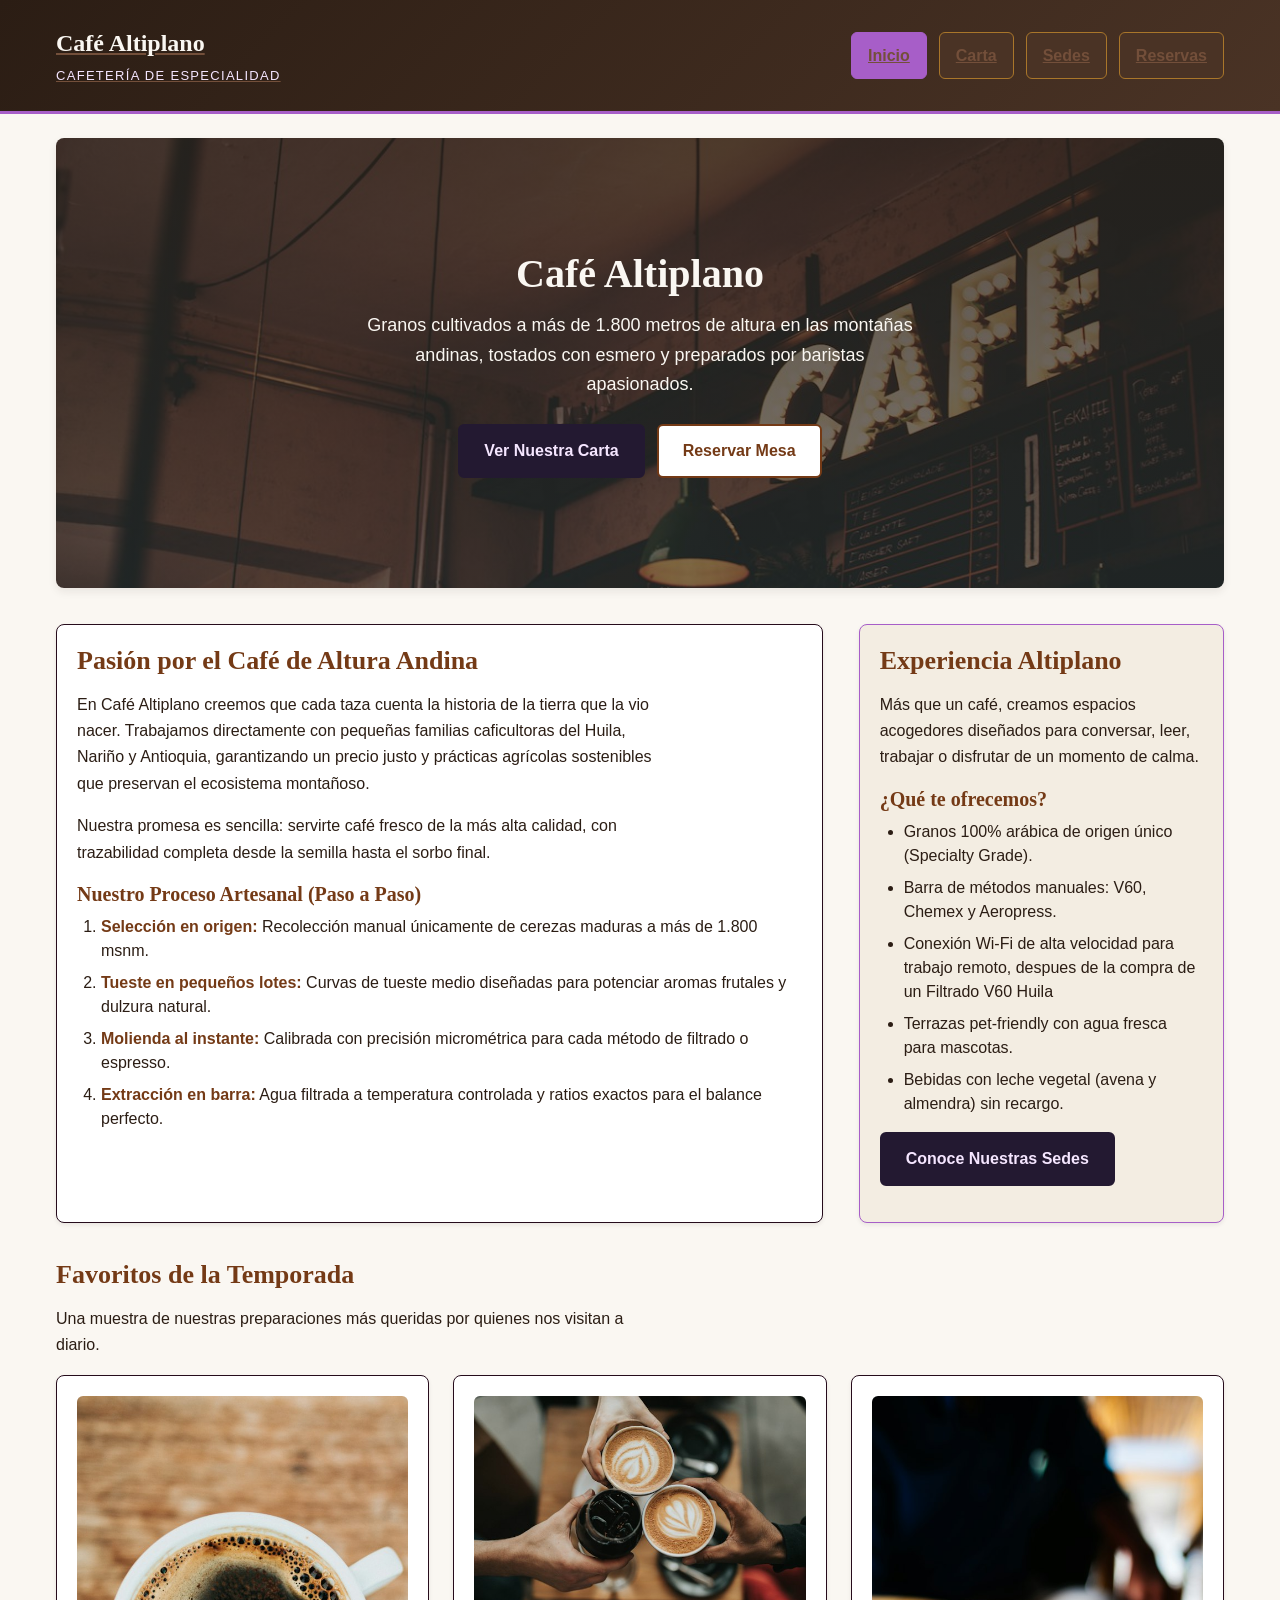
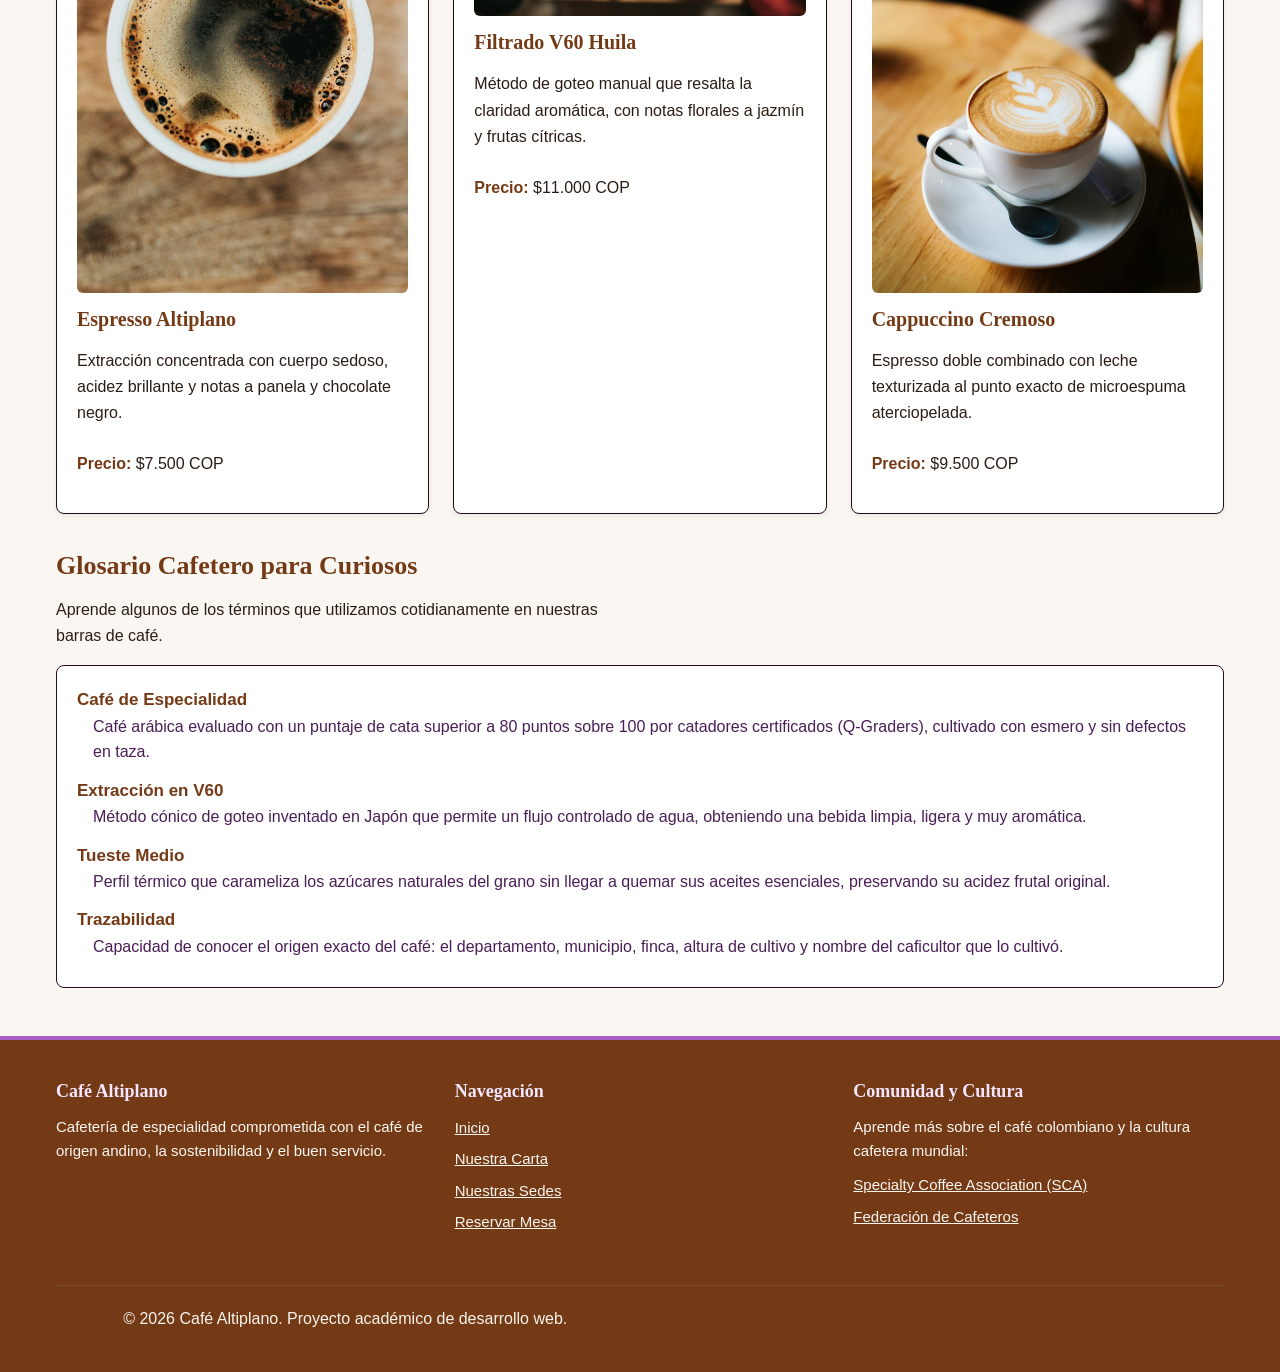
==== commit 048e5a25: "comentarios" ====
--- a/index.html
+++ b/index.html
@@ -84,7 +84,7 @@
       <ul class="lista-caracteristicas">
         <li>Granos 100% arábica de origen único (Specialty Grade).</li>
         <li>Barra de métodos manuales: V60, Chemex y Aeropress.</li>
-        <li>Conexión Wi-Fi de alta velocidad para trabajo remoto.</li>
+        <li>Conexión Wi-Fi de alta velocidad para trabajo remoto, despues de la compra de un Filtrado V60 Huila</li>
         <li>Terrazas pet-friendly con agua fresca para mascotas.</li>
         <li>Bebidas con leche vegetal (avena y almendra) sin recargo.</li>
       </ul>
@@ -166,8 +166,6 @@
       <div class="pie__columna">
         <h3>Café Altiplano</h3>
         <p>Cafetería de especialidad comprometida con el café de origen andino, la sostenibilidad y el buen servicio.
-        </p>
-        <p><small>Horario general: Lunes a Domingo de 7:00 a 21:00</small></p>
       </div>
 
       <!-- Enlaces de navegacion -->
--- a/css/base.css
+++ b/css/base.css
@@ -1,69 +1,306 @@
-/* mis colores y variables */
+/* Variables diseño y paleta independiente */
 :root {
-  /* color para titulos h1, h2, h3 */
+  /* GENERAL Y FONDOS */
+
+  /* Fondo general páginas */
+  --color-fondo-pagina: #faf7f2;
+
+  /* Texto general párrafos */
+  --color-texto-cuerpo: #2b1d14;
+
+  /* Títulos h1, h2, h3 */
   --color-titulos: #743a16;
 
-  /* fondo oscuro de la barra */
-  --color-fondo-oscuro: #4a3325;
-
-  /* color cafe para detalles */
-  --color-acento-calido: #734f3a;
-
-  /* fondo claro de la pagina */
-  --color-fondo-pagina: #faf7f2;
-
-  /* fondo crema de tarjetas */
-  --color-fondo-tarjeta: #f3ede2;
-
-  /* color de fila de tabla */
-  --color-fila-tabla: #f8f4ed;
-
-  /* blanco */
-  --color-blanco: #ffffff;
-
-  /* texto de los parrafos */
-  --color-texto-cuerpo: #2b1d14;
-
-  /* texto secundario */
-  --color-texto-secundario: hwb(131 6% 72% / 0.595);
-
-  /* texto blanco/crema */
-  --color-texto-claro: hsla(38, 92%, 86%, 0.439);
-
-  /* lila pastel claro para los nombres del menu */
-  --color-pastel-claro: #f5e6ff;
-
-  /* morado para botones y acentos */
-  --color-primario: #231931;
-
-  /* lila para cuando paso el mouse */
-  --color-pastel-destacado: #a75ec8;
-
-  /* fondo cuando paso el mouse en tabla */
-  --color-fondo-hover-tabla: #edf2e6;
-
-  /* borde oscuro */
-  --color-borde: #260c1c;
-
-  /* borde dorado */
-  --color-borde-claro: #a9762a;
+  /* Negrita strong datos destacados */
+  --color-texto-destacado: #743a16;
+
+  /* Enlaces texto párrafos */
+  --color-enlace: #734f3a;
+
+  /* Enlace texto hover */
+  --color-enlace-hover: #a75ec8;
+
+  /* Enlace texto focus */
+  --color-enlace-focus: #231931;
+
+  /* CABECERA Y MENU */
+
+  /* Fondo cabecera superior */
+  --color-cabecera-fondo: #4a3325;
+
+  /* Borde inferior cabecera */
+  --color-cabecera-borde: #a75ec8;
+
+  /* Marca texto logotipo */
+  --color-cabecera-marca: #faf7f2;
+
+  /* Subtítulo texto cabecera */
+  --color-cabecera-subtitulo: #f5e6ff;
+
+  /* Degradado fondo cabecera */
+  --gradiente-cabecera: linear-gradient(135deg, #2b1d14, #4a3325);
+
+  /* Fondo enlaces menú */
+  --color-menu-fondo: #4a3325;
+
+  /* Texto enlaces menú */
+  --color-menu-texto: #f5e6ff;
+
+  /* Borde enlaces menú */
+  --color-menu-borde: #a9762a;
+
+  /* Fondo menú hover y activo */
+  --color-menu-hover-fondo: #a75ec8;
+
+  /* Texto menú hover y activo */
+  --color-menu-hover-texto: #231931;
+
+  /* PORTADA HERO */
+
+  /* Título portada hero */
+  --color-hero-titulo: #faf7f2;
+
+  /* Texto bajada portada hero */
+  --color-hero-bajada: #faf7f2;
+
+  /* Capa oscura foto portada hero */
+  --color-hero-overlay: rgba(43, 29, 20, 0.70);
+
+  /* Sombra caja portada hero */
+  --color-hero-sombra: rgba(43, 29, 20, 0.08);
+
+  /* Degradado portada hero */
+  --gradiente-hero: linear-gradient(rgba(43, 29, 20, 0.75), rgba(43, 29, 20, 0.55));
+
+  /* BOTONES */
+
+  /* Botón principal Reservar fondo */
+  --color-boton-primario-fondo: #231931;
+
+  /* Botón principal texto */
+  --color-boton-primario-texto: #f5e6ff;
+
+  /* Botón principal borde */
+  --color-boton-primario-borde: #231931;
+
+  /* Botón principal hover fondo */
+  --color-boton-primario-hover-fondo: #a75ec8;
+
+  /* Botón principal hover texto */
+  --color-boton-primario-hover-texto: #231931;
+
+  /* Botón principal focus contorno */
+  --color-boton-primario-focus: #743a16;
+
+  /* Botón secundario Ver carta fondo */
+  --color-boton-secundario-fondo: #ffffff;
+
+  /* Botón secundario texto */
+  --color-boton-secundario-texto: #743a16;
+
+  /* Botón secundario borde */
+  --color-boton-secundario-borde: #743a16;
+
+  /* Botón secundario hover fondo */
+  --color-boton-secundario-hover-fondo: #f3ede2;
+
+  /* Botón secundario hover texto */
+  --color-boton-secundario-hover-texto: #231931;
+
+  /* Botón secundario hover borde */
+  --color-boton-secundario-hover-borde: #a75ec8;
+
+  /* TARJETAS PRODUCTOS Y SEDES */
+
+  /* Fondo tarjetas normales */
+  --color-tarjeta-fondo: #ffffff;
+
+  /* Borde tarjetas normales */
+  --color-tarjeta-borde: #260c1c;
+
+  /* Sombra tarjetas */
+  --color-tarjeta-sombra: rgba(43, 29, 20, 0.08);
+
+  /* Fondo tarjeta destacada */
+  --color-tarjeta-destacada-fondo: #f3ede2;
+
+  /* Borde tarjeta destacada */
+  --color-tarjeta-destacada-borde: #a75ec8;
+
+  /* SEDES (sedes.html) */
+
+  /* Fondo figura foto sede */
+  --color-sede-fondo: #ffffff;
+
+  /* Borde figura foto sede */
+  --color-sede-borde: #260c1c;
+
+  /* Fondo pie foto sede figcaption */
+  --color-sede-pie-fondo: #f8f4ed;
+
+  /* Texto pie foto sede */
+  --color-sede-pie-texto: #614735;
+
+  /* Borde superior pie foto sede */
+  --color-sede-pie-borde: #a9762a;
+
+  /* CITA EN CARTA (carta.html) */
+
+  /* Fondo caja cita barista */
+  --color-cita-fondo: #f3ede2;
+
+  /* Borde izquierdo cita */
+  --color-cita-borde: #a75ec8;
+
+  /* Texto frase cita */
+  --color-cita-texto: #743a16;
+
+  /* Autor cita */
+  --color-cita-autor: #a75ec8;
+
+  /* TABLAS PRECIOS (carta.html) */
+
+  /* Fondo exterior contenedor tabla */
+  --color-tabla-contenedor-fondo: #ffffff;
+
+  /* Borde exterior contenedor tabla */
+  --color-tabla-contenedor-borde: #260c1c;
+
+  /* Fondo caption título tabla */
+  --color-tabla-caption-fondo: #f3ede2;
+
+  /* Texto caption título tabla */
+  --color-tabla-caption-texto: #743a16;
+
+  /* Borde inferior caption */
+  --color-tabla-caption-borde: #260c1c;
+
+  /* Fondo encabezados th tabla */
+  --color-tabla-th-fondo: #743a16;
+
+  /* Texto encabezados th tabla */
+  --color-tabla-th-texto: #faf7f2;
+
+  /* Filas pares cebra tabla */
+  --color-tabla-fila-par: #f8f4ed;
+
+  /* Filas impares tabla */
+  --color-tabla-fila-impar: #ffffff;
+
+  /* Fila tabla hover */
+  --color-tabla-hover: #edf2e6;
+
+  /* Borde divisor celdas tabla */
+  --color-tabla-celda-borde: #a9762a;
+
+  /* Texto precios columna derecha */
+  --color-tabla-precio: #743a16;
+
+  /* FORMULARIO RESERVAS (reservas.html) */
+
+  /* Fondo fieldset formulario */
+  --color-form-fondo: #ffffff;
+
+  /* Borde fieldset formulario */
+  --color-form-borde: #260c1c;
+
+  /* Legend título grupo formulario */
+  --color-form-legend: #743a16;
+
+  /* Label etiqueta campo formulario */
+  --color-form-label: #743a16;
+
+  /* Fondo inputs, select y textarea */
+  --color-form-input-fondo: #ffffff;
+
+  /* Texto inputs formulario */
+  --color-form-input-texto: #2b1d14;
+
+  /* Borde inputs formulario */
+  --color-form-input-borde: #260c1c;
+
+  /* Focus borde y outline inputs */
+  --color-form-focus: #a75ec8;
+
+  /* Color control radio y checkbox */
+  --color-form-control: #231931;
+
+  /* GLOSARIO (index.html) */
+
+  /* Fondo caja glosario */
+  --color-glosario-fondo: #ffffff;
+
+  /* Borde caja glosario */
+  --color-glosario-borde: #260c1c;
+
+  /* Término título glosario */
+  --color-glosario-termino: #743a16;
+
+  /* Definición párrafo glosario */
+  --color-glosario-definicion: #4a1e56;
+
+  /* INDICE ANCLAS (carta.html) */
+
+  /* Fondo caja índice anclas */
+  --color-anclas-fondo: #f3ede2;
+
+  /* Borde caja índice anclas */
+  --color-anclas-borde: #260c1c;
+
+  /* Título índice anclas */
+  --color-anclas-titulo: #743a16;
+
+  /* Fondo enlace anclas */
+  --color-anclas-enlace-fondo: #ffffff;
+
+  /* Texto enlace anclas */
+  --color-anclas-enlace-texto: #734f3a;
+
+  /* Borde enlace anclas */
+  --color-anclas-enlace-borde: #260c1c;
+
+  /* Fondo enlace anclas hover */
+  --color-anclas-hover-fondo: #231931;
+
+  /* Texto enlace anclas hover */
+  --color-anclas-hover-texto: #f5e6ff;
+
+  /* Focus contorno anclas */
+  --color-anclas-focus: #a75ec8;
+
+  /* PIE DE PAGINA (FOOTER) */
+
+  /* Fondo pie página footer */
+  --color-pie-fondo: #743a16;
+
+  /* Borde superior pie página */
+  --color-pie-borde: #a75ec8;
+
+  /* Títulos columnas pie página */
+  --color-pie-titulos: #f5e6ff;
+
+  /* Texto párrafos pie página */
+  --color-pie-texto: #faf7f2;
+
+  /* Texto horario small pie página */
+  --color-pie-horario: #ffffff;
+
+  /* Enlaces pie página */
+  --color-pie-enlace: #faf7f2;
+
+  /* Enlaces pie página hover */
+  --color-pie-enlace-hover: #a75ec8;
+
+  /* Texto créditos pie página */
+  --color-pie-creditos: #f8f4ed;
+
+  /* Borde divisor créditos pie */
+  --color-pie-creditos-borde: #734f3a;
 
   --color-transparente: transparent;
-
-  /* oscurecer foto de portada */
-  --color-overlay-hero: rgba(43, 29, 20, 0.70);
-
-  /* sombra de tarjetas */
-  --color-sombra-tarjeta: rgba(43, 29, 20, 0.08);
-
-  /* degradado de la barra */
-  --gradiente-cabecera: linear-gradient(135deg, #2b1d14, #4a3325);
-
-  /* degradado de la portada */
-  --gradiente-hero: linear-gradient(rgba(43, 29, 20, 0.75), rgba(43, 29, 20, 0.55));
 }
 
-/* para que los bordes y rellenos no rompan las cajas */
+/* Reset box-sizing */
 *,
 *::before,
 *::after {
@@ -72,13 +309,13 @@
   padding: 0;
 }
 
-/* tamano base y scroll suave */
+/* Fuente base 16px y scroll suave */
 html {
   font-size: 100%;
   scroll-behavior: smooth;
 }
 
-/* letra general y fondo del cuerpo */
+/* Tipografía base, texto y altura mínima */
 body {
   font-family: 'Segoe UI', Tahoma, Geneva, Verdana, sans-serif;
   color: var(--color-texto-cuerpo);
@@ -87,7 +324,7 @@
   min-height: 100vh;
 }
 
-/* para que las fotos no se salgan del contenedor */
+/* Imágenes fluidas */
 img {
   max-width: 100%;
   height: auto;
--- a/css/tipografia.css
+++ b/css/tipografia.css
@@ -1,4 +1,4 @@
-/* tipo de letra para titulos */
+/* Tipografía serif encabezados */
 :is(h1, h2, h3) {
   font-family: 'Georgia', 'Times New Roman', serif;
   font-weight: 700;
@@ -6,23 +6,25 @@
   line-height: 1.25;
 }
 
-/* tamanos de titulos en rem */
+/* Título h1 único */
 h1 {
   font-size: 2.25rem;
   margin-bottom: 1rem;
 }
 
+/* Título sección h2 */
 h2 {
   font-size: 1.625rem;
   margin-bottom: 0.875rem;
 }
 
+/* Subtítulo h3 */
 h3 {
   font-size: 1.25rem;
   margin-bottom: 0.5rem;
 }
 
-/* parrafos con limite de 65 caracteres para no cansar la vista */
+/* Párrafos límite 65ch */
 p {
   font-size: 1rem;
   line-height: 1.65;
@@ -30,35 +32,37 @@
   margin-bottom: 1rem;
 }
 
-/* espacio si hay parrafo despues de un h2 */
+/* Margen párrafo tras h2 */
 h2 + p {
   margin-top: 0.25rem;
 }
 
-/* enlaces normales */
+/* Enlaces párrafos */
 a:not(.boton) {
-  color: var(--color-acento-calido);
+  color: var(--color-enlace);
   text-decoration: underline;
 }
 
+/* Enlace hover */
 a:not(.boton):hover {
-  color: var(--color-pastel-destacado);
+  color: var(--color-enlace-hover);
 }
 
-/* foco cuando uso el tabulador */
+/* Enlace focus teclado */
 a:not(.boton):focus {
-  outline: 2px solid var(--color-pastel-destacado);
+  outline: 2px solid var(--color-enlace-hover);
   outline-offset: 0.125rem;
-  color: var(--color-primario);
+  color: var(--color-enlace-focus);
 }
 
-/* texto en negrilla y pequeno */
+/* Negrita strong precios y datos */
 strong {
   font-weight: 700;
-  color: var(--color-titulos);
+  color: var(--color-texto-destacado);
 }
 
+/* Texto aclaratorio small */
 small {
   font-size: 0.875rem;
-  color: var(--color-texto-secundario);
+  color: var(--color-texto-aclaratorio);
 }
--- a/css/cajas.css
+++ b/css/cajas.css
@@ -1,4 +1,4 @@
-/* centrar el contenido principal */
+/* Contenedor central 75rem centrado */
 .contenedor {
   width: 100%;
   max-width: 75rem;
@@ -6,114 +6,123 @@
   padding: 0 1rem;
 }
 
-/* estilo de las tarjetas de productos y sedes */
+/* Tarjetas productos (index.html) y sedes (sedes.html) */
 .tarjeta {
-  background-color: var(--color-blanco);
-  border: 1px solid var(--color-borde);
+  background-color: var(--color-tarjeta-fondo);
+  border: 1px solid var(--color-tarjeta-borde);
   border-radius: 0.5rem;
   padding: 1.25rem;
-  box-shadow: 0 2px 4px var(--color-sombra-tarjeta);
+  box-shadow: 0 2px 4px var(--color-tarjeta-sombra);
 }
 
-/* tarjeta destacada */
+/* Tarjeta variante destacada */
 .tarjeta--destacada {
-  border-color: var(--color-pastel-destacado);
-  background-color: var(--color-fondo-tarjeta);
+  border-color: var(--color-tarjeta-destacada-borde);
+  background-color: var(--color-tarjeta-destacada-fondo);
 }
 
+/* Imagen superior tarjeta */
 .tarjeta__imagen {
   width: 100%;
   border-radius: 0.375rem;
   margin-bottom: 0.875rem;
 }
 
+/* Cuadrícula interna tarjeta */
 .tarjeta__cuerpo {
   display: grid;
   gap: 0.5rem;
 }
 
-/* para que la tabla tenga scroll en el celular y no se desborde */
+/* Scroll horizontal tablas móviles */
 .tabla-contenedor {
   width: 100%;
   overflow-x: auto;
   margin-bottom: 1.5rem;
-  border: 1px solid var(--color-borde);
+  border: 1px solid var(--color-tabla-contenedor-borde);
   border-radius: 0.375rem;
-  background-color: var(--color-blanco);
+  background-color: var(--color-tabla-contenedor-fondo);
 }
 
-/* foto de las sedes con su texto abajo */
+/* Contenedor figure fotos sedes (sedes.html) */
 .figura-sede {
-  background-color: var(--color-blanco);
-  border: 1px solid var(--color-borde);
+  background-color: var(--color-sede-fondo);
+  border: 1px solid var(--color-sede-borde);
   border-radius: 0.5rem;
   overflow: hidden;
   margin-bottom: 1rem;
 }
 
+/* Imagen sede */
 .figura-sede__imagen {
   width: 100%;
   height: 14rem;
   object-fit: cover;
 }
 
+/* Pie foto figcaption sede (sedes.html) */
 .figura-sede__pie {
   font-size: 0.875rem;
-  color: var(--color-texto-secundario);
+  color: var(--color-sede-pie-texto);
   padding: 0.625rem 0.875rem;
-  background-color: var(--color-fila-tabla);
+  background-color: var(--color-sede-pie-fondo);
   font-style: italic;
-  border-top: 1px solid var(--color-borde-claro);
+  border-top: 1px solid var(--color-sede-pie-borde);
 }
 
-/* cita textual con linea al lado */
+/* Bloque cita barista (carta.html) */
 .cita {
-  background-color: var(--color-fondo-tarjeta);
-  border-left: 4px solid var(--color-pastel-destacado);
+  background-color: var(--color-cita-fondo);
+  border-left: 4px solid var(--color-cita-borde);
   border-radius: 0.25rem;
   padding: 1.25rem 1.5rem;
   margin: 1.25rem 0;
 }
 
+/* Frase cita (carta.html) */
 .cita__texto {
   font-family: 'Georgia', 'Times New Roman', serif;
   font-size: 1.0625rem;
   font-style: italic;
-  color: var(--color-titulos);
+  color: var(--color-cita-texto);
   margin-bottom: 0.5rem;
 }
 
+/* Autor cita (carta.html) */
 .cita__autor {
   display: block;
   font-size: 0.875rem;
   font-weight: 700;
-  color: var(--color-pastel-destacado);
+  color: var(--color-cita-autor);
   text-align: right;
 }
 
-/* lista del glosario */
+/* Contenedor lista glosario (index.html) */
 .glosario-lista {
-  background-color: var(--color-blanco);
-  border: 1px solid var(--color-borde);
+  background-color: var(--color-glosario-fondo);
+  border: 1px solid var(--color-glosario-borde);
   border-radius: 0.5rem;
   padding: 1.25rem;
 }
 
+/* Término técnico glosario (index.html) */
 .glosario-termino {
   font-weight: 700;
-  color: var(--color-titulos);
+  color: var(--color-glosario-termino);
   margin-top: 0.75rem;
   font-size: 1.0625rem;
 }
 
+/* Quita margen superior primer término */
 .glosario-termino:first-child {
   margin-top: 0;
 }
 
+/* Definición glosario (index.html) */
 .glosario-definicion {
   margin-left: 1rem;
   margin-bottom: 0.5rem;
-  color: var(--color-morado-glosario);
+  color: var(--color-glosario-definicion);
   font-size: 1rem;
   line-height: 1.6;
 }
--- a/css/componentes.css
+++ b/css/componentes.css
@@ -1,4 +1,4 @@
-/* lista del menu en cuadricula */
+/* Menú navegación cabecera */
 .menu__lista {
   display: grid;
   grid-template-columns: 1fr;
@@ -11,43 +11,43 @@
   width: 100%;
 }
 
-/* botones del menu con letra lila pastel */
+/* Enlaces navegación cabecera */
 .menu__enlace {
   display: block;
   text-align: center;
   padding: 0.625rem 1rem;
-  color: var(--color-pastel-claro);
+  color: var(--color-menu-texto);
   text-decoration: none;
   font-weight: 600;
   border-radius: 0.375rem;
-  border: 1px solid var(--color-borde-claro);
-  background-color: var(--color-fondo-oscuro);
-}
-
-/* cuando paso el mouse por el enlace */
+  border: 1px solid var(--color-menu-borde);
+  background-color: var(--color-menu-fondo);
+}
+
+/* Enlace menú hover */
 .menu__enlace:hover {
-  background-color: var(--color-pastel-destacado);
-  color: var(--color-primario);
-  border-color: var(--color-pastel-destacado);
-}
-
-/* cuando navego con teclado */
+  background-color: var(--color-menu-hover-fondo);
+  color: var(--color-menu-hover-texto);
+  border-color: var(--color-menu-hover-fondo);
+}
+
+/* Enlace menú focus teclado */
 .menu__enlace:focus {
-  outline: 2px solid var(--color-pastel-claro);
-  outline-offset: 0.125rem;
-  background-color: var(--color-pastel-destacado);
-  color: var(--color-primario);
-}
-
-/* pagina donde estoy parado */
+  outline: 2px solid var(--color-menu-texto);
+  outline-offset: 0.125rem;
+  background-color: var(--color-menu-hover-fondo);
+  color: var(--color-menu-hover-texto);
+}
+
+/* Enlace menú página activa */
 .menu__enlace--activo {
-  background-color: var(--color-pastel-destacado);
-  color: var(--color-primario);
-  border-color: var(--color-pastel-destacado);
-  font-weight: 700;
-}
-
-/* botones normales */
+  background-color: var(--color-menu-hover-fondo);
+  color: var(--color-menu-hover-texto);
+  border-color: var(--color-menu-hover-fondo);
+  font-weight: 700;
+}
+
+/* Botón base */
 .boton {
   display: inline-block;
   padding: 0.75rem 1.5rem;
@@ -61,45 +61,45 @@
   border: 2px solid var(--color-transparente);
 }
 
-/* boton morado principal */
+/* Botón acción principal Reservar */
 .boton--primario {
-  background-color: var(--color-primario);
-  color: var(--color-pastel-claro);
-  border-color: var(--color-primario);
+  background-color: var(--color-boton-primario-fondo);
+  color: var(--color-boton-primario-texto);
+  border-color: var(--color-boton-primario-borde);
 }
 
 .boton--primario:hover {
-  background-color: var(--color-pastel-destacado);
-  color: var(--color-primario);
-  border-color: var(--color-pastel-destacado);
+  background-color: var(--color-boton-primario-hover-fondo);
+  color: var(--color-boton-primario-hover-texto);
+  border-color: var(--color-boton-primario-hover-fondo);
 }
 
 .boton--primario:focus {
-  outline: 2px solid var(--color-titulos);
-  outline-offset: 0.125rem;
-  background-color: var(--color-pastel-destacado);
-  color: var(--color-primario);
-}
-
-/* boton blanco secundario */
+  outline: 2px solid var(--color-boton-primario-focus);
+  outline-offset: 0.125rem;
+  background-color: var(--color-boton-primario-hover-fondo);
+  color: var(--color-boton-primario-hover-texto);
+}
+
+/* Botón acción secundaria Ver carta */
 .boton--secundario {
-  background-color: var(--color-blanco);
-  color: var(--color-titulos);
-  border-color: var(--color-titulos);
+  background-color: var(--color-boton-secundario-fondo);
+  color: var(--color-boton-secundario-texto);
+  border-color: var(--color-boton-secundario-borde);
 }
 
 .boton--secundario:hover {
-  background-color: var(--color-fondo-tarjeta);
-  border-color: var(--color-pastel-destacado);
-  color: var(--color-primario);
+  background-color: var(--color-boton-secundario-hover-fondo);
+  border-color: var(--color-boton-secundario-hover-borde);
+  color: var(--color-boton-secundario-hover-texto);
 }
 
 .boton--secundario:focus {
-  outline: 2px solid var(--color-pastel-destacado);
-  outline-offset: 0.125rem;
-}
-
-/* tablas de precios */
+  outline: 2px solid var(--color-boton-secundario-hover-borde);
+  outline-offset: 0.125rem;
+}
+
+/* Tablas productos y precios (carta.html) */
 .tabla {
   width: 100%;
   border-collapse: collapse;
@@ -107,86 +107,94 @@
   text-align: left;
 }
 
+/* Caption título tabla (carta.html) */
 .tabla__caption {
   font-family: 'Georgia', 'Times New Roman', serif;
   font-size: 1.125rem;
   font-weight: 700;
-  color: var(--color-titulos);
+  color: var(--color-tabla-caption-texto);
   padding: 0.75rem 1rem;
   text-align: left;
-  background-color: var(--color-fondo-tarjeta);
-  border-bottom: 2px solid var(--color-borde);
-}
-
+  background-color: var(--color-tabla-caption-fondo);
+  border-bottom: 2px solid var(--color-tabla-caption-borde);
+}
+
+/* Celdas tabla */
 .tabla th,
 .tabla td {
   padding: 0.75rem 1rem;
-  border-bottom: 1px solid var(--color-borde-claro);
-}
-
+  border-bottom: 1px solid var(--color-tabla-celda-borde);
+}
+
+/* Encabezados th tabla */
 .tabla th {
-  background-color: var(--color-titulos);
-  color: var(--color-texto-claro);
+  background-color: var(--color-tabla-th-fondo);
+  color: var(--color-tabla-th-texto);
   font-weight: 600;
 }
 
-/* filas alternas tipo cebra */
+/* Filas pares cebra tabla */
 .tabla tbody tr:nth-child(even) {
-  background-color: var(--color-fila-tabla);
-}
-
+  background-color: var(--color-tabla-fila-par);
+}
+
+/* Filas impares tabla */
 .tabla tbody tr:nth-child(odd) {
-  background-color: var(--color-blanco);
-}
-
-/* cuando paso el mouse por la fila */
+  background-color: var(--color-tabla-fila-impar);
+}
+
+/* Fila tabla hover */
 .tabla tbody tr:hover {
-  background-color: var(--color-fondo-hover-tabla);
-}
-
-/* precio a la derecha */
+  background-color: var(--color-tabla-hover);
+}
+
+/* Precios alineados derecha */
 .tabla__celda--precio {
   text-align: right;
   font-weight: 700;
-  color: var(--color-titulos);
+  color: var(--color-tabla-precio);
   white-space: nowrap;
 }
 
-/* formulario de reserva */
+/* Formulario reservas (reservas.html) */
 .formulario {
   display: grid;
   gap: 1.5rem;
 }
 
+/* Fieldset grupo campos (reservas.html) */
 .formulario__seccion {
-  border: 1px solid var(--color-borde);
+  border: 1px solid var(--color-form-borde);
   border-radius: 0.5rem;
   padding: 1.25rem;
-  background-color: var(--color-blanco);
+  background-color: var(--color-form-fondo);
   display: grid;
   gap: 1rem;
 }
 
+/* Legend título grupo (reservas.html) */
 .formulario__leyenda {
   font-family: 'Georgia', 'Times New Roman', serif;
   font-weight: 700;
   font-size: 1.125rem;
-  color: var(--color-titulos);
+  color: var(--color-form-legend);
   padding: 0 0.5rem;
 }
 
+/* Grupo label e input */
 .formulario__grupo {
   display: grid;
   gap: 0.375rem;
 }
 
+/* Label etiqueta campo */
 .formulario__etiqueta {
   font-weight: 600;
   font-size: 0.9375rem;
-  color: var(--color-titulos);
-}
-
-/* inputs del formulario */
+  color: var(--color-form-label);
+}
+
+/* Inputs, select y textarea */
 input[type="text"],
 input[type="email"],
 input[type="tel"],
@@ -199,13 +207,13 @@
   padding: 0.625rem 0.75rem;
   font-family: inherit;
   font-size: 1rem;
-  color: var(--color-texto-cuerpo);
-  background-color: var(--color-blanco);
-  border: 1px solid var(--color-borde);
+  color: var(--color-form-input-texto);
+  background-color: var(--color-form-input-fondo);
+  border: 1px solid var(--color-form-input-borde);
   border-radius: 0.375rem;
 }
 
-/* borde lila cuando hago clic en el input */
+/* Input y textarea focus */
 input[type="text"]:focus,
 input[type="email"]:focus,
 input[type="tel"]:focus,
@@ -214,17 +222,18 @@
 input[type="number"]:focus,
 select:focus,
 textarea:focus {
-  outline: 2px solid var(--color-pastel-destacado);
-  outline-offset: 0.125rem;
-  border-color: var(--color-pastel-destacado);
-}
-
+  outline: 2px solid var(--color-form-focus);
+  outline-offset: 0.125rem;
+  border-color: var(--color-form-focus);
+}
+
+/* Textarea multilínea */
 textarea {
   resize: vertical;
   min-height: 6rem;
 }
 
-/* opciones de radio y checkbox */
+/* Fila opción radio y checkbox */
 .formulario__opcion {
   display: grid;
   grid-template-columns: auto 1fr;
@@ -235,40 +244,45 @@
   margin-bottom: 0.375rem;
 }
 
+/* Controles radio y checkbox */
 input[type="radio"],
 input[type="checkbox"] {
   width: 1.125rem;
   height: 1.125rem;
-  accent-color: var(--color-primario);
+  accent-color: var(--color-form-control);
   cursor: pointer;
 }
 
+/* Radio y checkbox focus */
 input[type="radio"]:focus,
 input[type="checkbox"]:focus {
-  outline: 2px solid var(--color-pastel-destacado);
-  outline-offset: 0.125rem;
-}
-
+  outline: 2px solid var(--color-form-focus);
+  outline-offset: 0.125rem;
+}
+
+/* Botón enviar submit */
 button[type="submit"] {
   justify-self: start;
 }
 
-/* anclas de la carta */
+/* Caja índice anclas (carta.html) */
 .indice-anclas {
-  background-color: var(--color-fondo-tarjeta);
-  border: 1px solid var(--color-borde);
+  background-color: var(--color-anclas-fondo);
+  border: 1px solid var(--color-anclas-borde);
   border-radius: 0.5rem;
   padding: 1rem 1.25rem;
   margin-bottom: 1.5rem;
 }
 
+/* Título índice anclas */
 .indice-anclas__titulo {
   font-size: 1rem;
   font-weight: 700;
   margin-bottom: 0.5rem;
-  color: var(--color-titulos);
-}
-
+  color: var(--color-anclas-titulo);
+}
+
+/* Lista índice anclas */
 .indice-anclas__lista {
   display: grid;
   grid-template-columns: 1fr;
@@ -277,29 +291,32 @@
   padding: 0;
 }
 
+/* Enlaces índice anclas */
 .indice-anclas__enlace {
   display: block;
   padding: 0.5rem 0.75rem;
-  background-color: var(--color-blanco);
-  border: 1px solid var(--color-borde);
+  background-color: var(--color-anclas-enlace-fondo);
+  border: 1px solid var(--color-anclas-enlace-borde);
   border-radius: 0.25rem;
   text-decoration: none;
   font-weight: 600;
-  color: var(--color-acento-calido);
-}
-
+  color: var(--color-anclas-enlace-texto);
+}
+
+/* Enlace anclas hover */
 .indice-anclas__enlace:hover {
-  background-color: var(--color-primario);
-  color: var(--color-pastel-claro);
-  border-color: var(--color-pastel-destacado);
-}
-
+  background-color: var(--color-anclas-hover-fondo);
+  color: var(--color-anclas-hover-texto);
+  border-color: var(--color-anclas-hover-fondo);
+}
+
+/* Enlace anclas focus */
 .indice-anclas__enlace:focus {
-  outline: 2px solid var(--color-pastel-destacado);
-  outline-offset: 0.125rem;
-}
-
-/* listas */
+  outline: 2px solid var(--color-anclas-focus);
+  outline-offset: 0.125rem;
+}
+
+/* Listas ol y ul contenido */
 .lista-caracteristicas,
 .lista-pasos {
   margin-left: 1.5rem;
--- a/css/layout.css
+++ b/css/layout.css
@@ -1,8 +1,8 @@
-/* cabecera de arriba */
+/* Cabecera superior navegación */
 .cabecera {
   width: 100%;
   background: var(--gradiente-cabecera);
-  border-bottom: 3px solid var(--color-pastel-destacado);
+  border-bottom: 3px solid var(--color-cabecera-borde);
 }
 
 .cabecera__interior {
@@ -22,20 +22,20 @@
   font-family: 'Georgia', 'Times New Roman', serif;
   font-size: 1.5rem;
   font-weight: 700;
-  color: var(--color-texto-claro);
+  color: var(--color-cabecera-marca);
   display: block;
 }
 
 .cabecera__subtitulo {
   font-size: 0.8125rem;
-  color: var(--color-pastel-claro);
+  color: var(--color-cabecera-subtitulo);
   text-transform: uppercase;
   letter-spacing: 0.1em;
   display: block;
   margin-top: 0.25rem;
 }
 
-/* cuadricula principal: en movil arranca en 1 columna */
+/* Maqueta cuadrícula móvil 1 columna */
 .maqueta {
   display: grid;
   grid-template-columns: 1fr;
@@ -44,7 +44,7 @@
   margin-bottom: 2.5rem;
 }
 
-/* ocupar todo el ancho */
+/* Bloque ancho completo */
 .bloque--completo {
   grid-column: 1 / -1;
 }
@@ -57,7 +57,7 @@
   grid-column: 1 / -1;
 }
 
-/* portada con foto de fondo */
+/* Portada hero (index.html) */
 .hero {
   grid-column: 1 / -1;
   min-height: 50vh;
@@ -70,23 +70,26 @@
   background-position: center;
   border-radius: 0.5rem;
   padding: 3rem 1.5rem;
-  color: var(--color-texto-claro);
-  box-shadow: 0 4px 8px var(--color-sombra-tarjeta);
-}
-
+  color: var(--color-hero-titulo);
+  box-shadow: 0 4px 8px var(--color-hero-sombra);
+}
+
+/* Título hero */
 .hero__titulo {
-  color: var(--color-texto-claro);
+  color: var(--color-hero-titulo);
   font-size: 2.5rem;
   margin-bottom: 0.75rem;
 }
 
+/* Texto bajada hero */
 .hero__bajada {
-  color: var(--color-fondo-pagina);
+  color: var(--color-hero-bajada);
   font-size: 1.125rem;
   max-width: 55ch;
   margin-bottom: 1.5rem;
 }
 
+/* Botones acciones hero */
 .hero__acciones {
   display: grid;
   grid-template-columns: 1fr;
@@ -95,7 +98,7 @@
   max-width: 20rem;
 }
 
-/* galeria de productos que se acomoda sola */
+/* Galería productos autoajustable */
 .galeria-productos {
   display: grid;
   grid-template-columns: repeat(auto-fit, minmax(16rem, 1fr));
@@ -103,14 +106,14 @@
   width: 100%;
 }
 
-/* pie de pagina */
+/* Pie página footer */
 .pie {
   grid-column: 1 / -1;
   width: 100%;
-  background-color: var(--color-titulos);
-  color: var(--color-texto-claro);
+  background-color: var(--color-pie-fondo);
+  color: var(--color-pie-texto);
   padding: 2.5rem 0 1.5rem 0;
-  border-top: 4px solid var(--color-pastel-destacado);
+  border-top: 4px solid var(--color-pie-borde);
   margin-top: 3rem;
 }
 
@@ -122,15 +125,19 @@
 }
 
 .pie__columna h3 {
-  color: var(--color-pastel-claro);
+  color: var(--color-pie-titulos);
   font-size: 1.125rem;
   margin-bottom: 0.75rem;
 }
 
 .pie__columna p {
-  color: var(--color-fondo-tarjeta);
+  color: var(--color-pie-texto);
   font-size: 0.9375rem;
   margin-bottom: 0.5rem;
+}
+
+.pie__columna p small {
+  color: var(--color-pie-horario);
 }
 
 .pie__lista {
@@ -143,26 +150,27 @@
 }
 
 .pie__lista a {
-  color: var(--color-fondo-tarjeta);
+  color: var(--color-pie-enlace);
   text-decoration: underline;
   font-size: 0.9375rem;
 }
 
 .pie__lista a:hover {
-  color: var(--color-pastel-destacado);
-}
-
+  color: var(--color-pie-enlace-hover);
+}
+
+/* Créditos pie página */
 .pie__creditos {
   grid-column: 1 / -1;
-  border-top: 1px solid var(--color-acento-calido);
+  border-top: 1px solid var(--color-pie-creditos-borde);
   padding-top: 1.25rem;
   margin-top: 1rem;
   font-size: 0.8125rem;
-  color: var(--color-fila-tabla);
-  text-align: center;
-}
-
-/* en pantallas desde 600px (tablets) paso a 2 columnas */
+  color: var(--color-pie-creditos);
+  text-align: center;
+}
+
+/* Breakpoint tablets 600px 2 columnas */
 @media (min-width: 600px) {
   .cabecera__interior {
     grid-template-columns: auto 1fr;
@@ -207,7 +215,7 @@
   }
 }
 
-/* en pantallas desde 900px (computador) paso a 3 columnas */
+/* Breakpoint computadores 900px 3 columnas */
 @media (min-width: 900px) {
   .cabecera__interior {
     padding: 1.5rem 1rem;
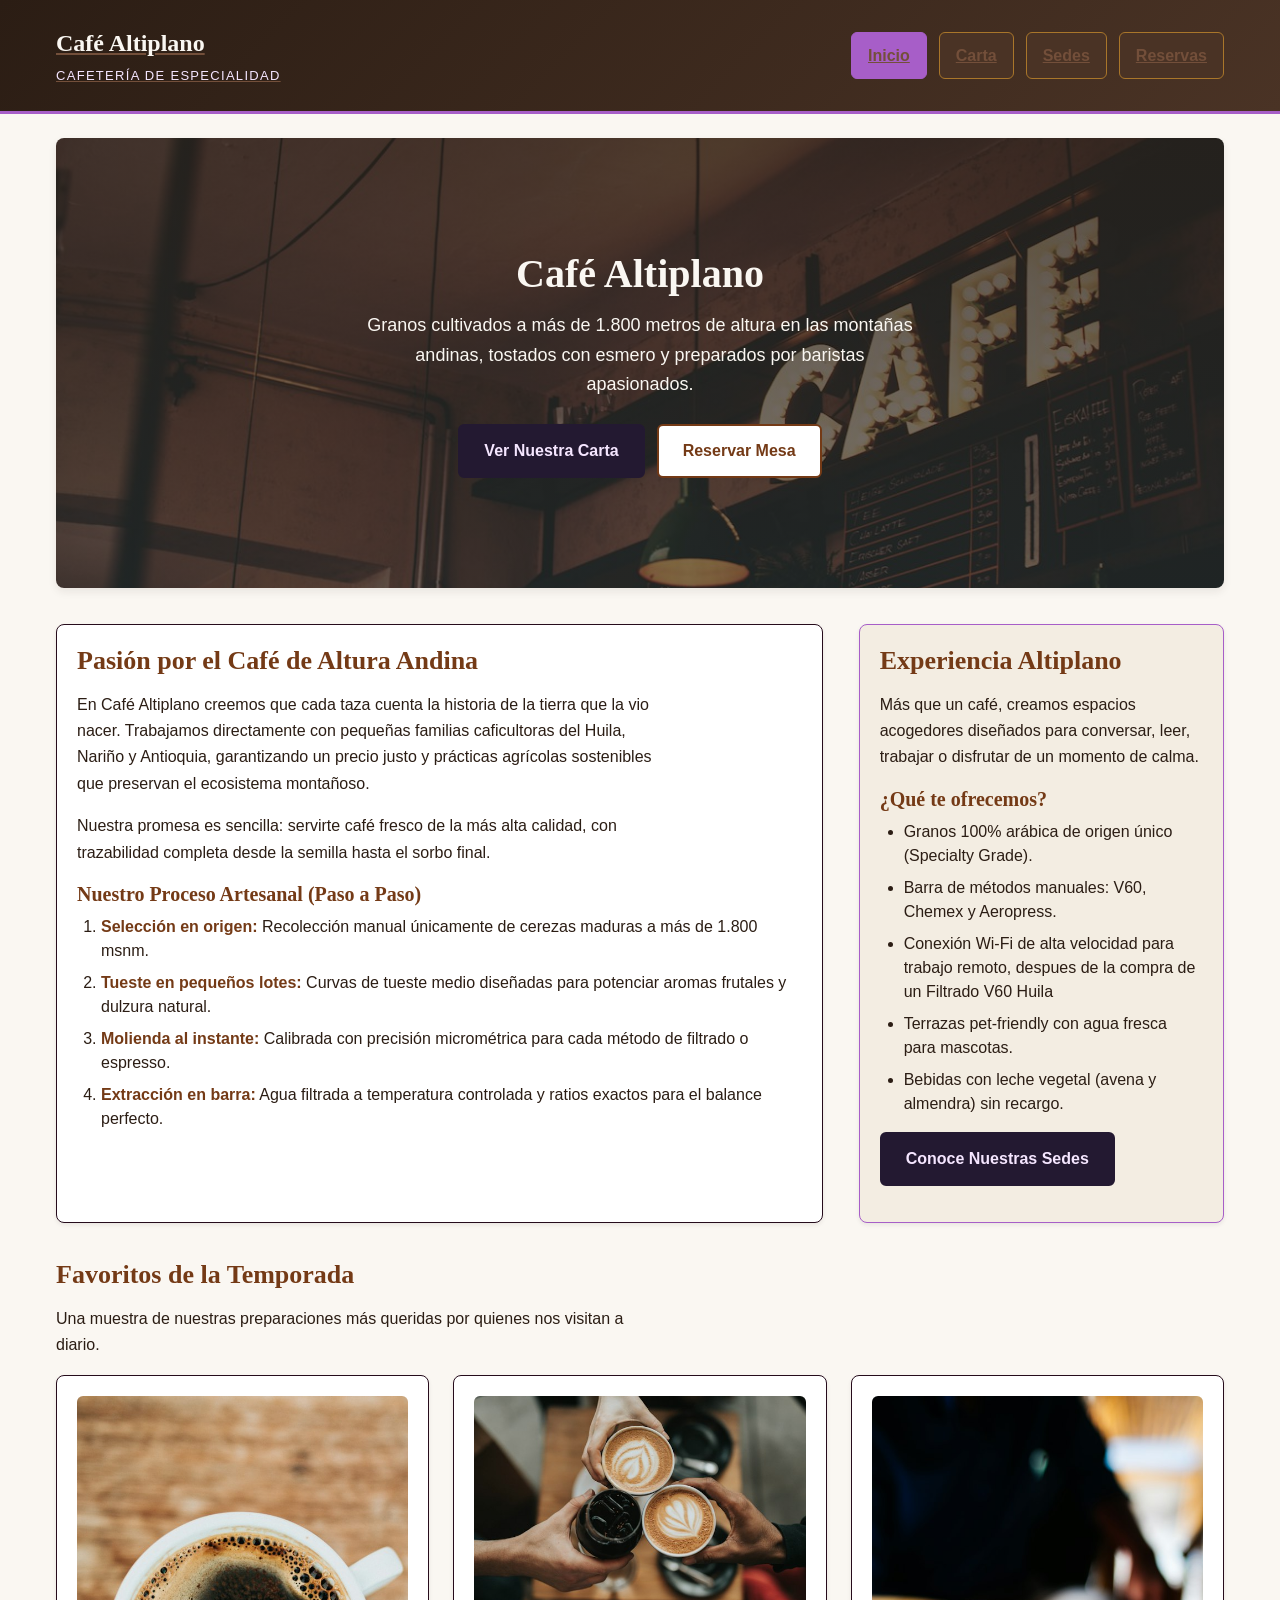
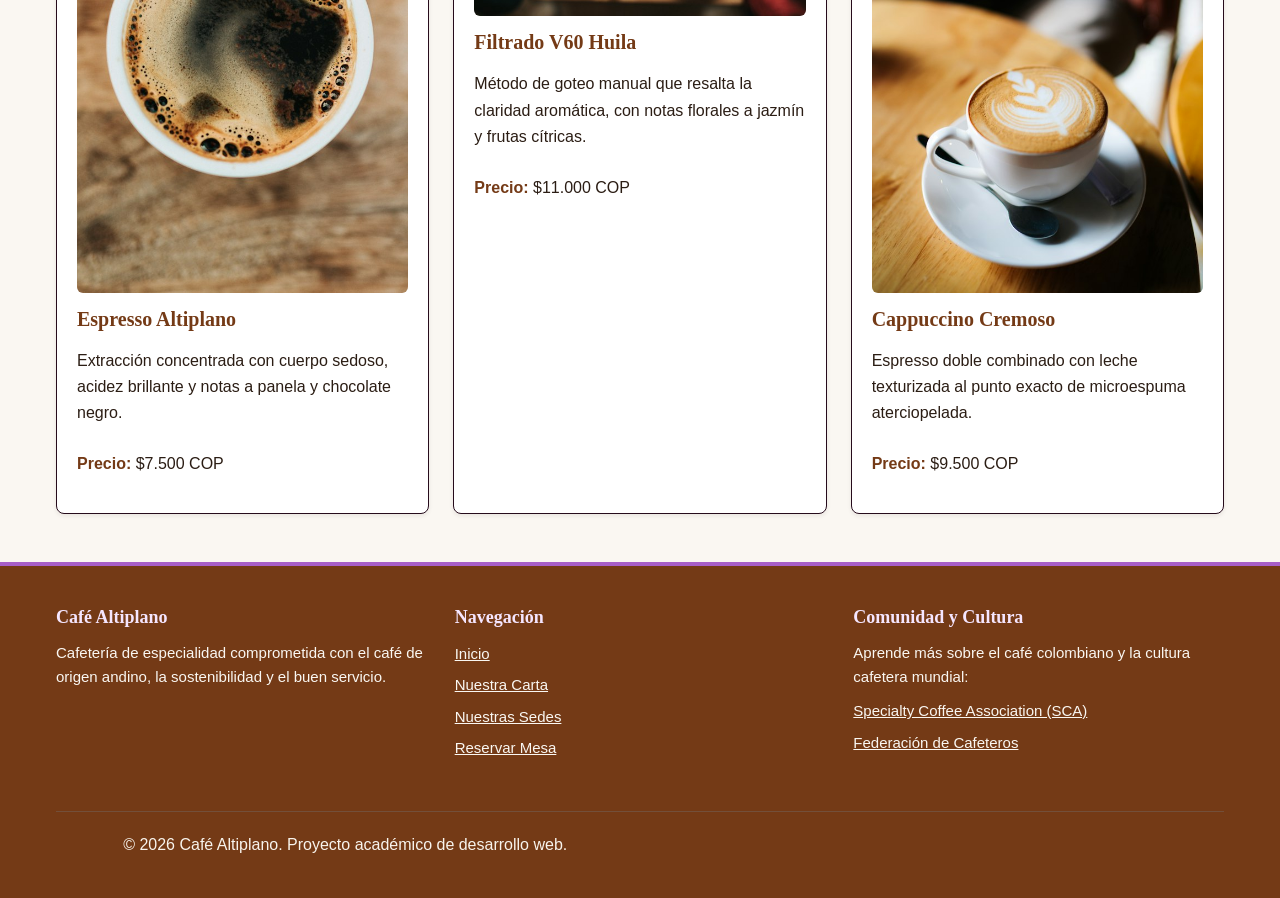
==== commit 5d5938cd: "cuadro" ====
--- a/index.html
+++ b/index.html
@@ -133,30 +133,6 @@
       </div>
     </section>
 
-    <!-- Glosario de terminos cafeteros -->
-    <section class="bloque--completo">
-      <h2>Glosario Cafetero para Curiosos</h2>
-      <p>Aprende algunos de los términos que utilizamos cotidianamente en nuestras barras de café.</p>
-
-      <dl class="glosario-lista">
-        <dt class="glosario-termino">Café de Especialidad</dt>
-        <dd class="glosario-definicion">Café arábica evaluado con un puntaje de cata superior a 80 puntos sobre 100 por
-          catadores certificados (Q-Graders), cultivado con esmero y sin defectos en taza.</dd>
-
-        <dt class="glosario-termino">Extracción en V60</dt>
-        <dd class="glosario-definicion">Método cónico de goteo inventado en Japón que permite un flujo controlado de
-          agua, obteniendo una bebida limpia, ligera y muy aromática.</dd>
-
-        <dt class="glosario-termino">Tueste Medio</dt>
-        <dd class="glosario-definicion">Perfil térmico que carameliza los azúcares naturales del grano sin llegar a
-          quemar sus aceites esenciales, preservando su acidez frutal original.</dd>
-
-        <dt class="glosario-termino">Trazabilidad</dt>
-        <dd class="glosario-definicion">Capacidad de conocer el origen exacto del café: el departamento, municipio,
-          finca, altura de cultivo y nombre del caficultor que lo cultivó.</dd>
-      </dl>
-    </section>
-
   </main>
 
   <!-- Pie de pagina -->
--- a/css/cajas.css
+++ b/css/cajas.css
@@ -75,8 +75,8 @@
   background-color: var(--color-cita-fondo);
   border-left: 4px solid var(--color-cita-borde);
   border-radius: 0.25rem;
-  padding: 1.25rem 1.5rem;
-  margin: 1.25rem 0;
+  margin: 1rem 0;
+  padding: 0.875rem 1rem;
 }
 
 /* Frase cita (carta.html) */
@@ -125,4 +125,4 @@
   color: var(--color-glosario-definicion);
   font-size: 1rem;
   line-height: 1.6;
-}
+}
--- a/css/componentes.css
+++ b/css/componentes.css
@@ -179,6 +179,20 @@
   font-size: 1.125rem;
   color: var(--color-form-legend);
   padding: 0 0.5rem;
+}
+
+/* Fila de campos en cuadrícula */
+.formulario__fila {
+  display: grid;
+  grid-template-columns: 1fr;
+  gap: 1rem;
+}
+
+/* Grupo de radio buttons en cuadrícula */
+.formulario__grupo-radio {
+  display: grid;
+  grid-template-columns: 1fr;
+  gap: 0.75rem;
 }
 
 /* Grupo label e input */
@@ -262,7 +276,14 @@
 
 /* Botón enviar submit */
 button[type="submit"] {
-  justify-self: start;
+  justify-self: stretch;
+}
+
+/* Botón a ancho completo */
+.boton--completo {
+  width: 100%;
+  display: block;
+  text-align: center;
 }
 
 /* Caja índice anclas (carta.html) */
--- a/css/layout.css
+++ b/css/layout.css
@@ -196,6 +196,15 @@
     grid-template-columns: repeat(3, 1fr);
   }
 
+  .formulario__fila {
+    grid-template-columns: 1fr 1fr;
+    gap: 1.25rem;
+  }
+
+  .formulario__grupo-radio {
+    grid-template-columns: repeat(3, 1fr);
+  }
+
   .maqueta {
     grid-template-columns: repeat(2, 1fr);
     gap: 2rem;
@@ -236,6 +245,7 @@
 
   .barra-lateral {
     grid-column: span 1;
+    align-self: start;
   }
 
   .pie__interior {
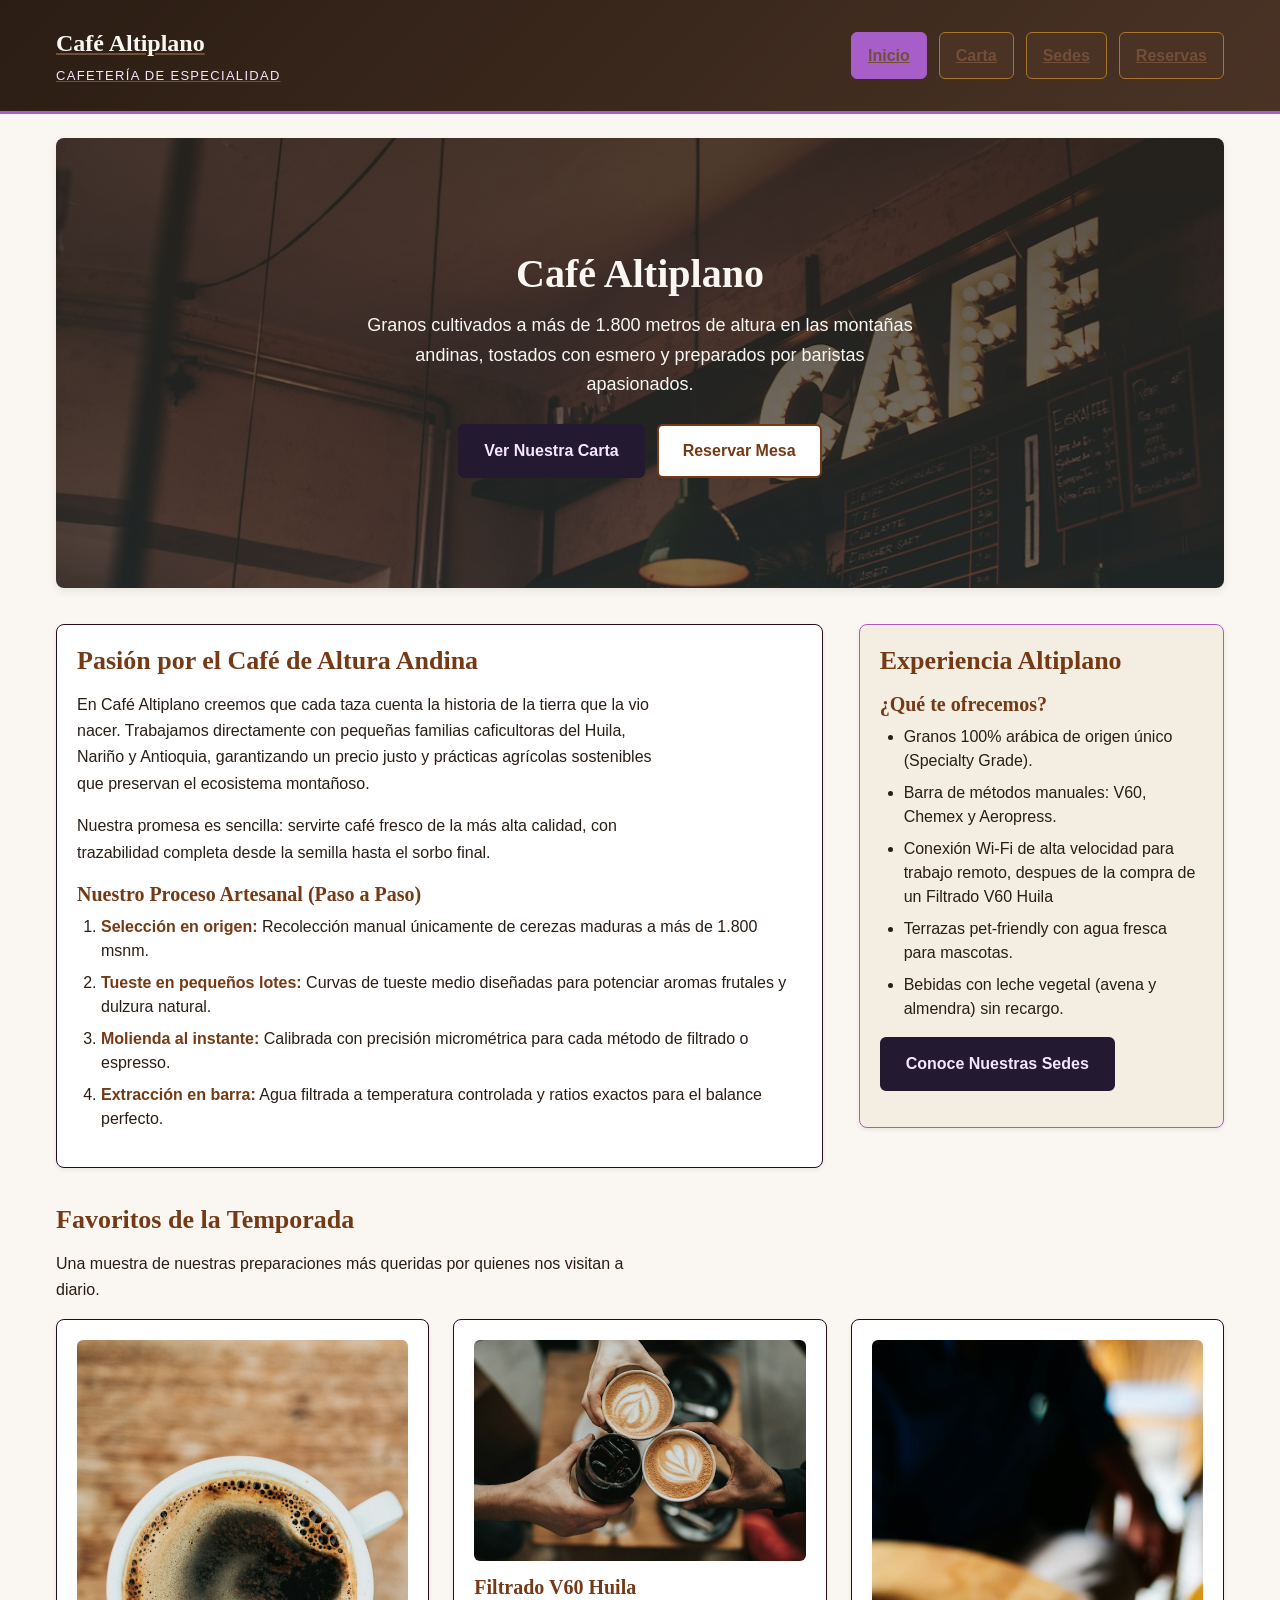
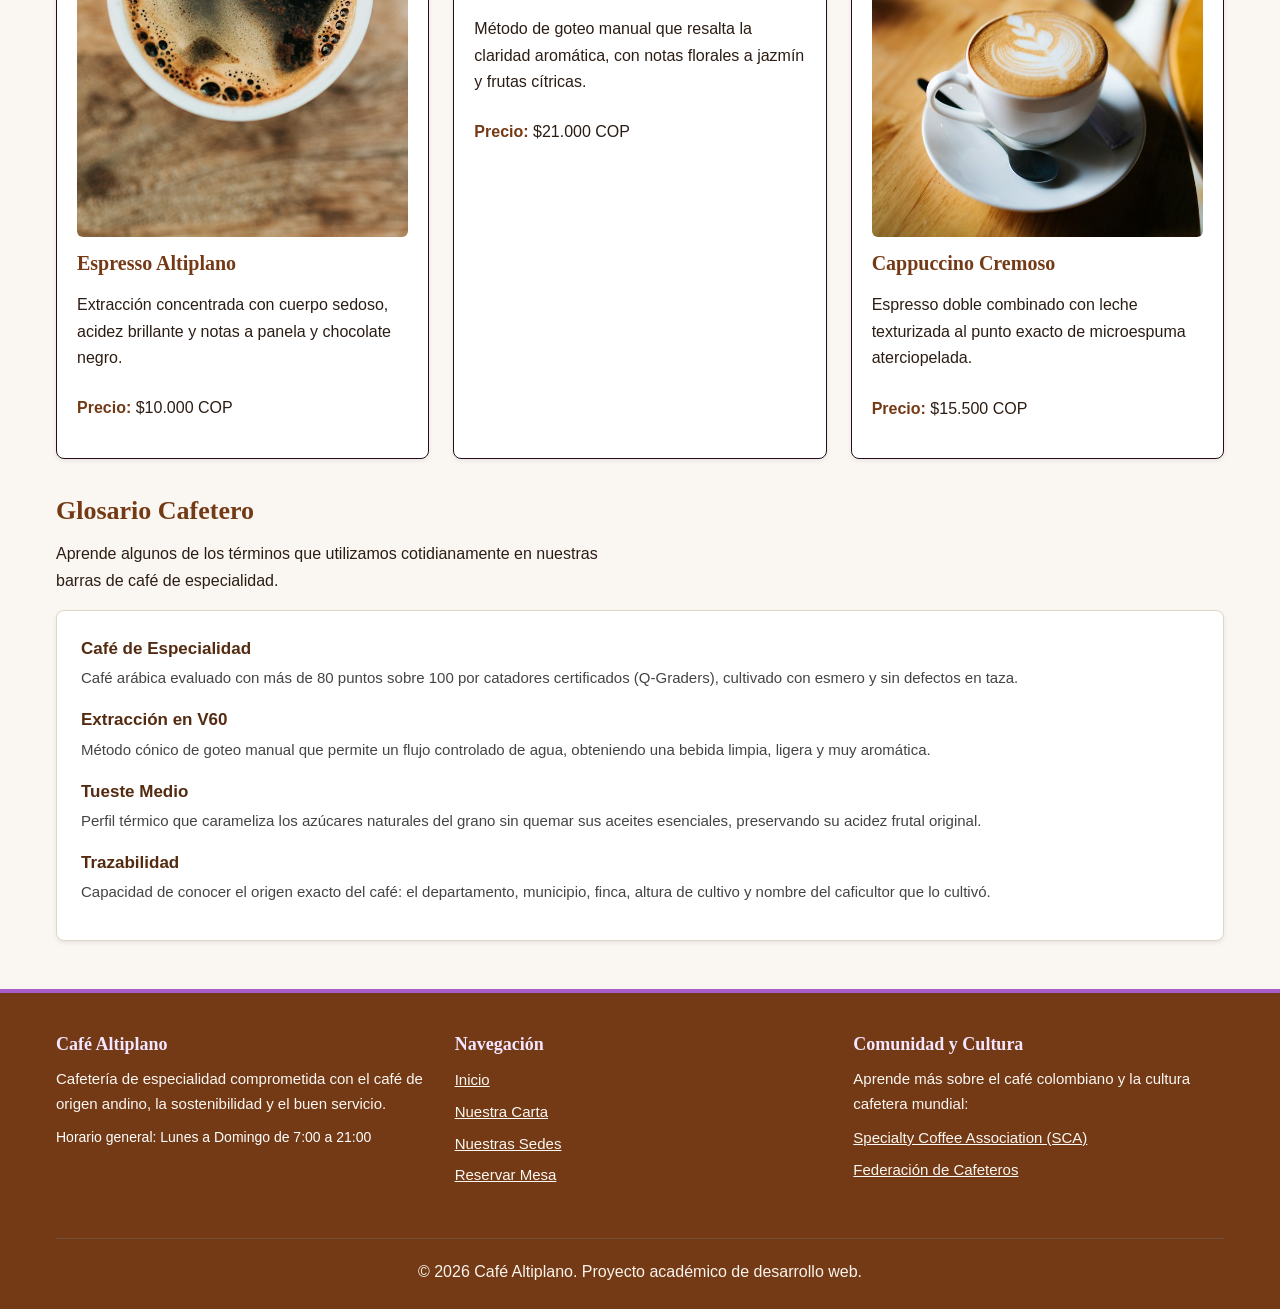
==== commit 7ceea9bf: "html" ====
--- a/index.html
+++ b/index.html
@@ -76,8 +76,6 @@
     <!-- Barra lateral con informacion de servicios -->
     <aside class="tarjeta tarjeta--destacada barra-lateral">
       <h2>Experiencia Altiplano</h2>
-      <p>Más que un café, creamos espacios acogedores diseñados para conversar, leer, trabajar o disfrutar de un momento
-        de calma.</p>
 
       <h3>¿Qué te ofrecemos?</h3>
       <!-- Servicios incluidos -->
@@ -104,7 +102,7 @@
           <div class="tarjeta__cuerpo">
             <h3>Espresso Altiplano</h3>
             <p>Extracción concentrada con cuerpo sedoso, acidez brillante y notas a panela y chocolate negro.</p>
-            <p><strong>Precio:</strong> $7.500 COP</p>
+            <p><strong>Precio:</strong> $10.000 COP</p>
           </div>
         </article>
 
@@ -116,7 +114,7 @@
             <h3>Filtrado V60 Huila</h3>
             <p>Método de goteo manual que resalta la claridad aromática, con notas florales a jazmín y frutas cítricas.
             </p>
-            <p><strong>Precio:</strong> $11.000 COP</p>
+            <p><strong>Precio:</strong> $21.000 COP</p>
           </div>
         </article>
 
@@ -127,10 +125,30 @@
           <div class="tarjeta__cuerpo">
             <h3>Cappuccino Cremoso</h3>
             <p>Espresso doble combinado con leche texturizada al punto exacto de microespuma aterciopelada.</p>
-            <p><strong>Precio:</strong> $9.500 COP</p>
+            <p><strong>Precio:</strong> $15.500 COP</p>
           </div>
         </article>
       </div>
+    </section>
+
+    <!-- Glosario de terminos cafeteros -->
+    <section class="bloque--completo">
+      <h2>Glosario Cafetero</h2>
+      <p>Aprende algunos de los términos que utilizamos cotidianamente en nuestras barras de café de especialidad.</p>
+
+      <dl class="glosario-lista">
+        <dt class="glosario-termino">Café de Especialidad</dt>
+        <dd class="glosario-definicion">Café arábica evaluado con más de 80 puntos sobre 100 por catadores certificados (Q-Graders), cultivado con esmero y sin defectos en taza.</dd>
+
+        <dt class="glosario-termino">Extracción en V60</dt>
+        <dd class="glosario-definicion">Método cónico de goteo manual que permite un flujo controlado de agua, obteniendo una bebida limpia, ligera y muy aromática.</dd>
+
+        <dt class="glosario-termino">Tueste Medio</dt>
+        <dd class="glosario-definicion">Perfil térmico que carameliza los azúcares naturales del grano sin quemar sus aceites esenciales, preservando su acidez frutal original.</dd>
+
+        <dt class="glosario-termino">Trazabilidad</dt>
+        <dd class="glosario-definicion">Capacidad de conocer el origen exacto del café: el departamento, municipio, finca, altura de cultivo y nombre del caficultor que lo cultivó.</dd>
+      </dl>
     </section>
 
   </main>
@@ -141,7 +159,8 @@
       <!-- Datos de la cafeteria -->
       <div class="pie__columna">
         <h3>Café Altiplano</h3>
-        <p>Cafetería de especialidad comprometida con el café de origen andino, la sostenibilidad y el buen servicio.
+        <p>Cafetería de especialidad comprometida con el café de origen andino, la sostenibilidad y el buen servicio.</p>
+        <p><small>Horario general: Lunes a Domingo de 7:00 a 21:00</small></p>
       </div>
 
       <!-- Enlaces de navegacion -->
--- a/css/base.css
+++ b/css/base.css
@@ -231,13 +231,13 @@
   --color-glosario-fondo: #ffffff;
 
   /* Borde caja glosario */
-  --color-glosario-borde: #260c1c;
+  --color-glosario-borde: #dfd5c6;
 
   /* Término título glosario */
-  --color-glosario-termino: #743a16;
+  --color-glosario-termino: #542b10;
 
   /* Definición párrafo glosario */
-  --color-glosario-definicion: #4a1e56;
+  --color-glosario-definicion: #444444;
 
   /* INDICE ANCLAS (carta.html) */
 
--- a/css/cajas.css
+++ b/css/cajas.css
@@ -102,14 +102,15 @@
   background-color: var(--color-glosario-fondo);
   border: 1px solid var(--color-glosario-borde);
   border-radius: 0.5rem;
-  padding: 1.25rem;
+  padding: 1.5rem;
+  box-shadow: 0 2px 4px var(--color-tarjeta-sombra);
 }
 
 /* Término técnico glosario (index.html) */
 .glosario-termino {
   font-weight: 700;
   color: var(--color-glosario-termino);
-  margin-top: 0.75rem;
+  margin-top: 1rem;
   font-size: 1.0625rem;
 }
 
@@ -120,9 +121,10 @@
 
 /* Definición glosario (index.html) */
 .glosario-definicion {
-  margin-left: 1rem;
-  margin-bottom: 0.5rem;
+  margin-left: 0;
+  margin-top: 0.25rem;
+  margin-bottom: 0.75rem;
   color: var(--color-glosario-definicion);
-  font-size: 1rem;
+  font-size: 0.9375rem;
   line-height: 1.6;
 }
--- a/css/layout.css
+++ b/css/layout.css
@@ -170,6 +170,12 @@
   text-align: center;
 }
 
+.pie__creditos p {
+  max-width: 100%;
+  margin: 0 auto;
+  text-align: center;
+}
+
 /* Breakpoint tablets 600px 2 columnas */
 @media (min-width: 600px) {
   .cabecera__interior {
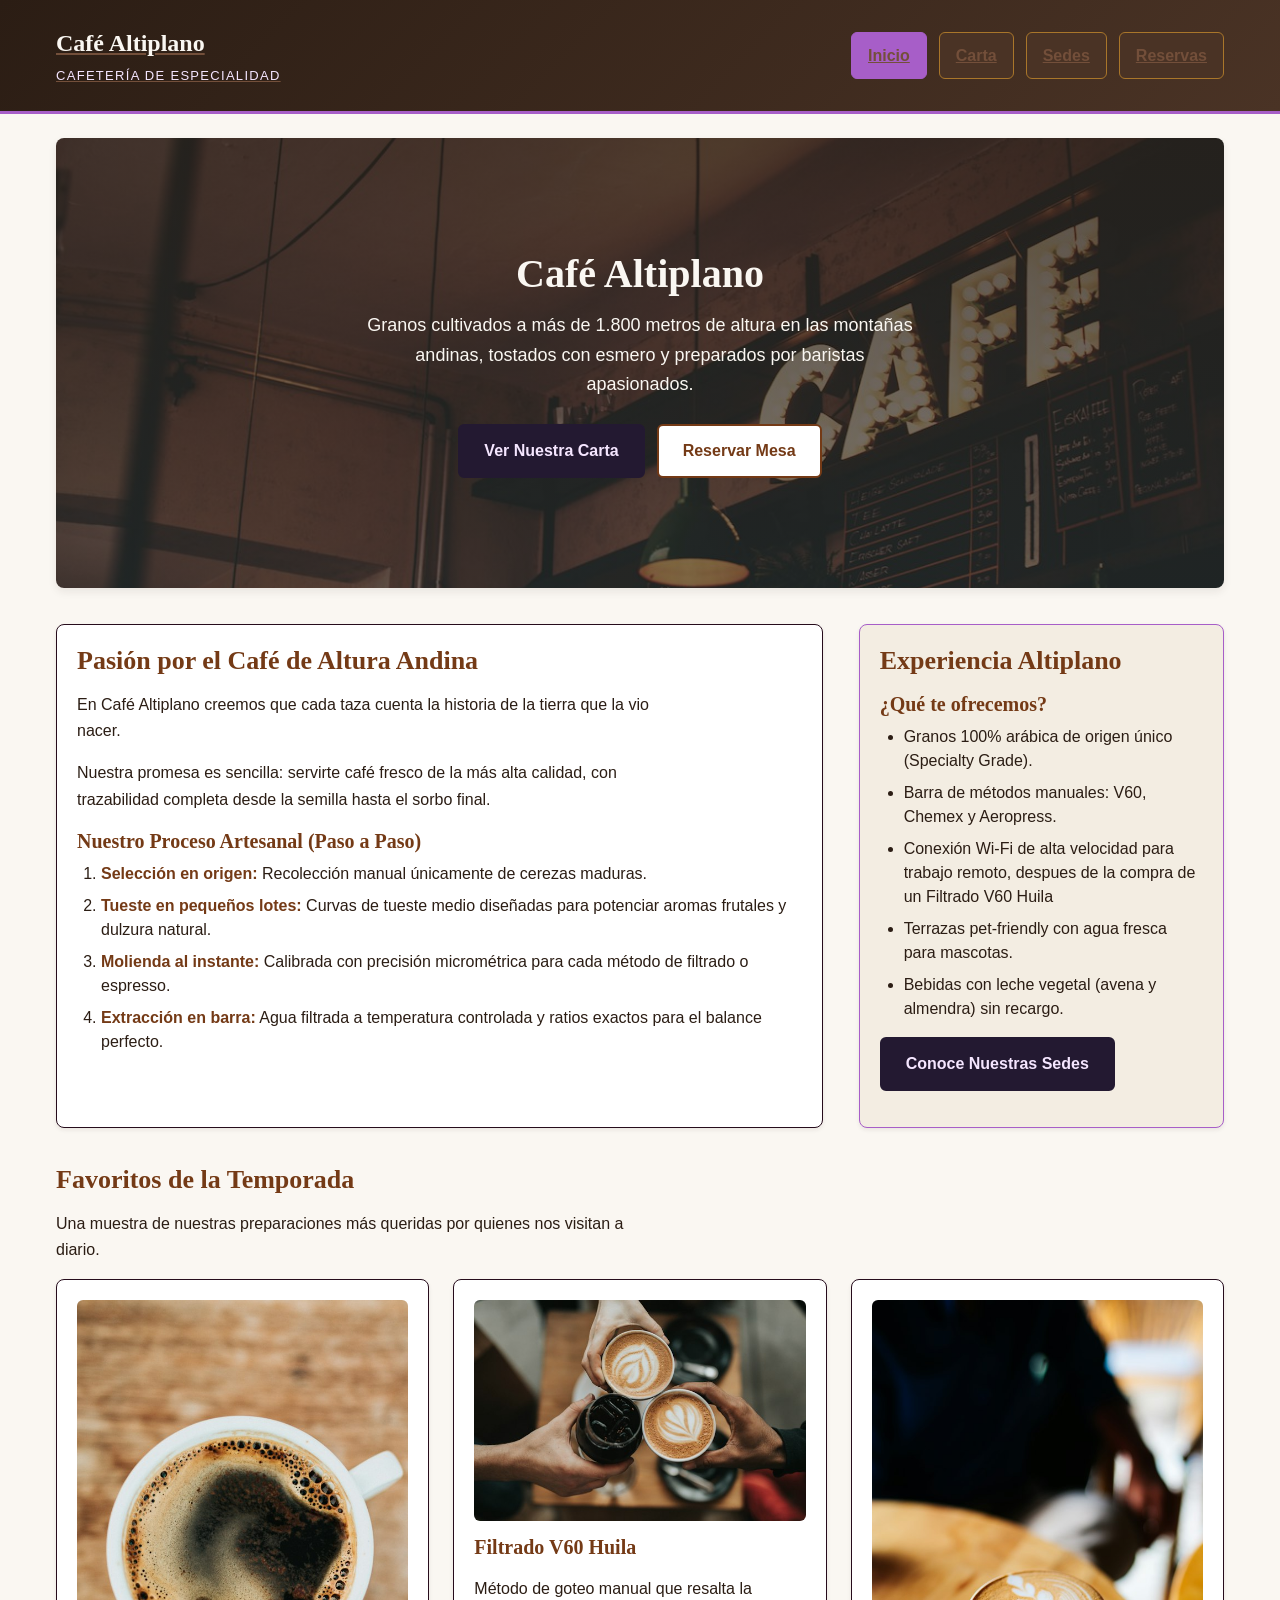
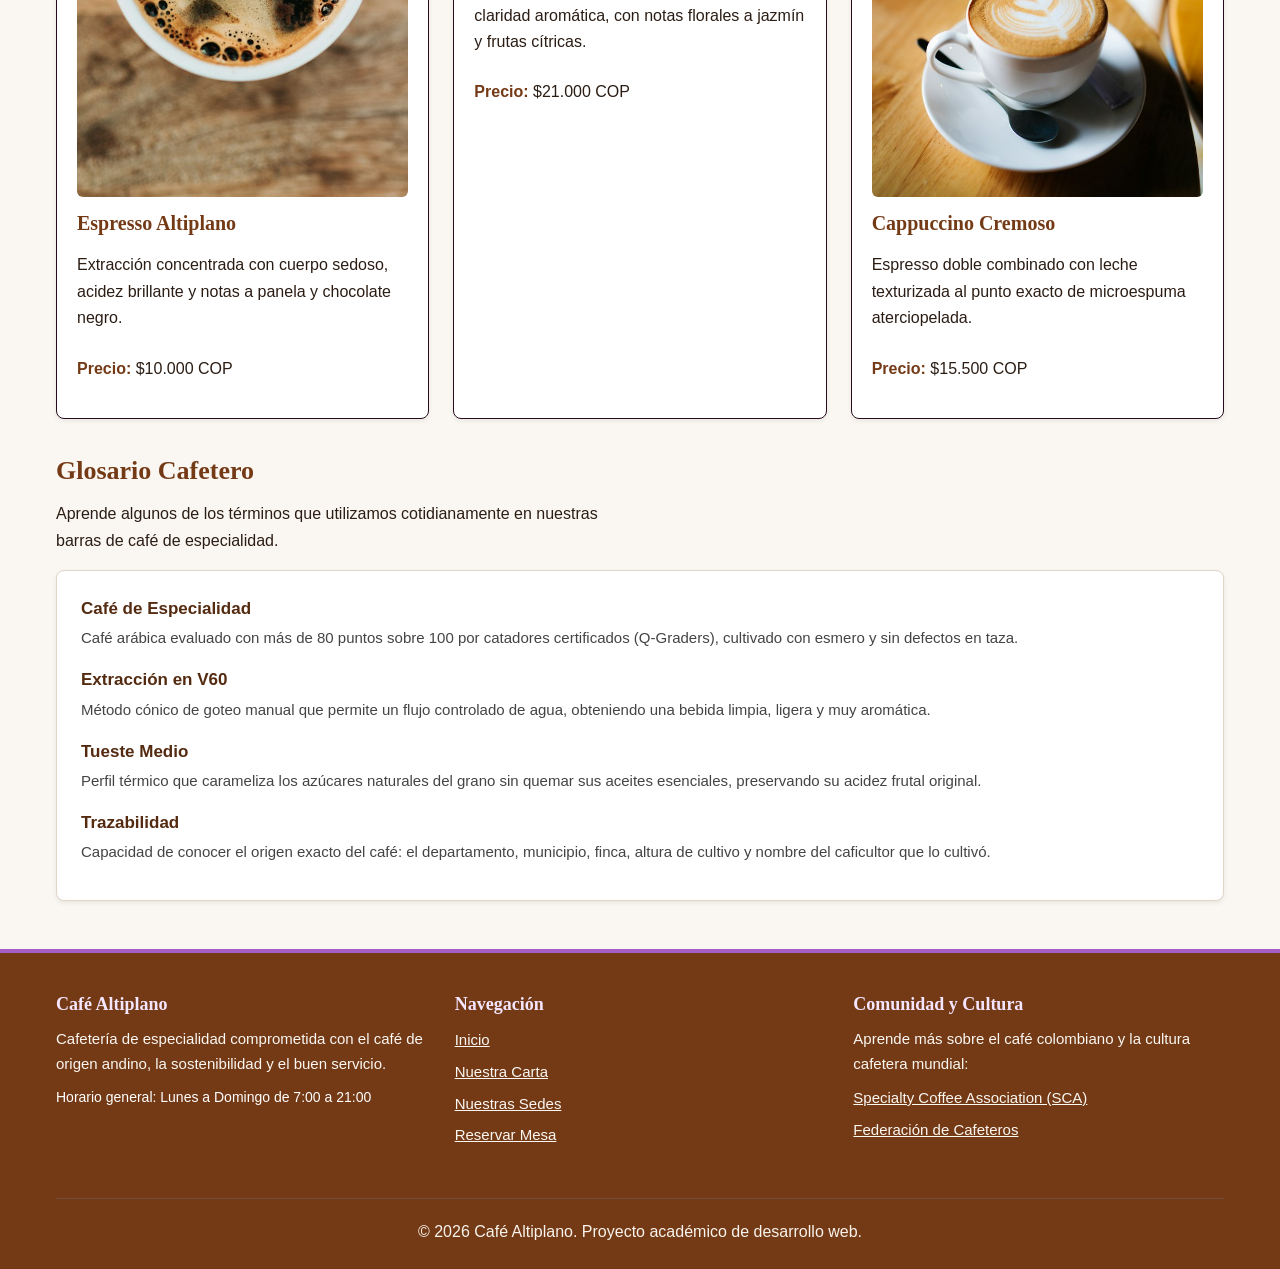
==== commit b1838253: "notificacion reserva" ====
--- a/index.html
+++ b/index.html
@@ -53,16 +53,14 @@
     <!-- Presentacion de la cafeteria -->
     <section class="tarjeta bloque--doble">
       <h2>Pasión por el Café de Altura Andina</h2>
-      <p>En Café Altiplano creemos que cada taza cuenta la historia de la tierra que la vio nacer. Trabajamos
-        directamente con pequeñas familias caficultoras del Huila, Nariño y Antioquia, garantizando un precio justo y
-        prácticas agrícolas sostenibles que preservan el ecosistema montañoso.</p>
+      <p>En Café Altiplano creemos que cada taza cuenta la historia de la tierra que la vio nacer.</p>
       <p>Nuestra promesa es sencilla: servirte café fresco de la más alta calidad, con trazabilidad completa desde la
         semilla hasta el sorbo final.</p>
 
       <h3>Nuestro Proceso Artesanal (Paso a Paso)</h3>
       <!-- Proceso paso a paso -->
       <ol class="lista-pasos">
-        <li><strong>Selección en origen:</strong> Recolección manual únicamente de cerezas maduras a más de 1.800 msnm.
+        <li><strong>Selección en origen:</strong> Recolección manual únicamente de cerezas maduras.
         </li>
         <li><strong>Tueste en pequeños lotes:</strong> Curvas de tueste medio diseñadas para potenciar aromas frutales y
           dulzura natural.</li>
@@ -138,16 +136,20 @@
 
       <dl class="glosario-lista">
         <dt class="glosario-termino">Café de Especialidad</dt>
-        <dd class="glosario-definicion">Café arábica evaluado con más de 80 puntos sobre 100 por catadores certificados (Q-Graders), cultivado con esmero y sin defectos en taza.</dd>
+        <dd class="glosario-definicion">Café arábica evaluado con más de 80 puntos sobre 100 por catadores certificados
+          (Q-Graders), cultivado con esmero y sin defectos en taza.</dd>
 
         <dt class="glosario-termino">Extracción en V60</dt>
-        <dd class="glosario-definicion">Método cónico de goteo manual que permite un flujo controlado de agua, obteniendo una bebida limpia, ligera y muy aromática.</dd>
+        <dd class="glosario-definicion">Método cónico de goteo manual que permite un flujo controlado de agua,
+          obteniendo una bebida limpia, ligera y muy aromática.</dd>
 
         <dt class="glosario-termino">Tueste Medio</dt>
-        <dd class="glosario-definicion">Perfil térmico que carameliza los azúcares naturales del grano sin quemar sus aceites esenciales, preservando su acidez frutal original.</dd>
+        <dd class="glosario-definicion">Perfil térmico que carameliza los azúcares naturales del grano sin quemar sus
+          aceites esenciales, preservando su acidez frutal original.</dd>
 
         <dt class="glosario-termino">Trazabilidad</dt>
-        <dd class="glosario-definicion">Capacidad de conocer el origen exacto del café: el departamento, municipio, finca, altura de cultivo y nombre del caficultor que lo cultivó.</dd>
+        <dd class="glosario-definicion">Capacidad de conocer el origen exacto del café: el departamento, municipio,
+          finca, altura de cultivo y nombre del caficultor que lo cultivó.</dd>
       </dl>
     </section>
 
@@ -159,7 +161,8 @@
       <!-- Datos de la cafeteria -->
       <div class="pie__columna">
         <h3>Café Altiplano</h3>
-        <p>Cafetería de especialidad comprometida con el café de origen andino, la sostenibilidad y el buen servicio.</p>
+        <p>Cafetería de especialidad comprometida con el café de origen andino, la sostenibilidad y el buen servicio.
+        </p>
         <p><small>Horario general: Lunes a Domingo de 7:00 a 21:00</small></p>
       </div>
 
--- a/css/base.css
+++ b/css/base.css
@@ -298,6 +298,35 @@
   --color-pie-creditos-borde: #734f3a;
 
   --color-transparente: transparent;
+
+  /* NOTIFICACIÓN TOAST (reservas.html) */
+
+  /* Fondo notificación toast */
+  --color-toast-fondo: #ffffff;
+
+  /* Borde notificación toast */
+  --color-toast-borde: #c49a45;
+
+  /* Sombra notificación toast */
+  --color-toast-sombra: rgba(35, 25, 49, 0.2);
+
+  /* Color icono toast */
+  --color-toast-icono: #155724;
+
+  /* Fondo circulo icono toast */
+  --color-toast-icono-fondo: #d4edda;
+
+  /* Titulo notificación toast */
+  --color-toast-titulo: #231931;
+
+  /* Texto mensaje toast */
+  --color-toast-texto: #555555;
+
+  /* Boton cerrar toast */
+  --color-toast-cerrar: #888888;
+
+  /* Hover boton cerrar toast */
+  --color-toast-cerrar-hover: #231931;
 }
 
 /* Reset box-sizing */
--- a/css/componentes.css
+++ b/css/componentes.css
@@ -349,3 +349,74 @@
   margin-bottom: 0.5rem;
   line-height: 1.5;
 }
+
+/* Notificación flotante de confirmación (reservas.html) */
+.notificacion-toast {
+  display: none;
+}
+
+.notificacion-toast:target {
+  display: grid;
+  grid-template-columns: auto 1fr auto;
+  gap: 0.875rem;
+  align-items: center;
+  position: fixed;
+  top: 1.5rem;
+  right: 1.5rem;
+  z-index: 1000;
+  max-width: 24rem;
+  background-color: var(--color-toast-fondo);
+  border: 1px solid var(--color-toast-borde);
+  border-left: 4px solid var(--color-toast-borde);
+  border-radius: 0.5rem;
+  padding: 1rem 1.25rem;
+  box-shadow: 0 4px 12px var(--color-toast-sombra);
+}
+
+/* Icono éxito toast */
+.notificacion-toast__icono {
+  width: 2rem;
+  height: 2rem;
+  border-radius: 50%;
+  background-color: var(--color-toast-icono-fondo);
+  color: var(--color-toast-icono);
+  display: grid;
+  place-content: center;
+  font-weight: 700;
+  font-size: 1.125rem;
+}
+
+/* Cuerpo texto toast */
+.notificacion-toast__cuerpo {
+  margin: 0;
+}
+
+/* Título notificación toast */
+.notificacion-toast__titulo {
+  font-size: 1rem;
+  margin: 0 0 0.25rem;
+  color: var(--color-toast-titulo);
+}
+
+/* Mensaje notificación toast */
+.notificacion-toast__mensaje {
+  font-size: 0.875rem;
+  margin: 0;
+  color: var(--color-toast-texto);
+  line-height: 1.4;
+}
+
+/* Botón cerrar notificación toast */
+.notificacion-toast__cerrar {
+  text-decoration: none;
+  font-size: 1.25rem;
+  font-weight: 700;
+  color: var(--color-toast-cerrar);
+  line-height: 1;
+  padding: 0.25rem;
+}
+
+.notificacion-toast__cerrar:hover,
+.notificacion-toast__cerrar:focus {
+  color: var(--color-toast-cerrar-hover);
+}
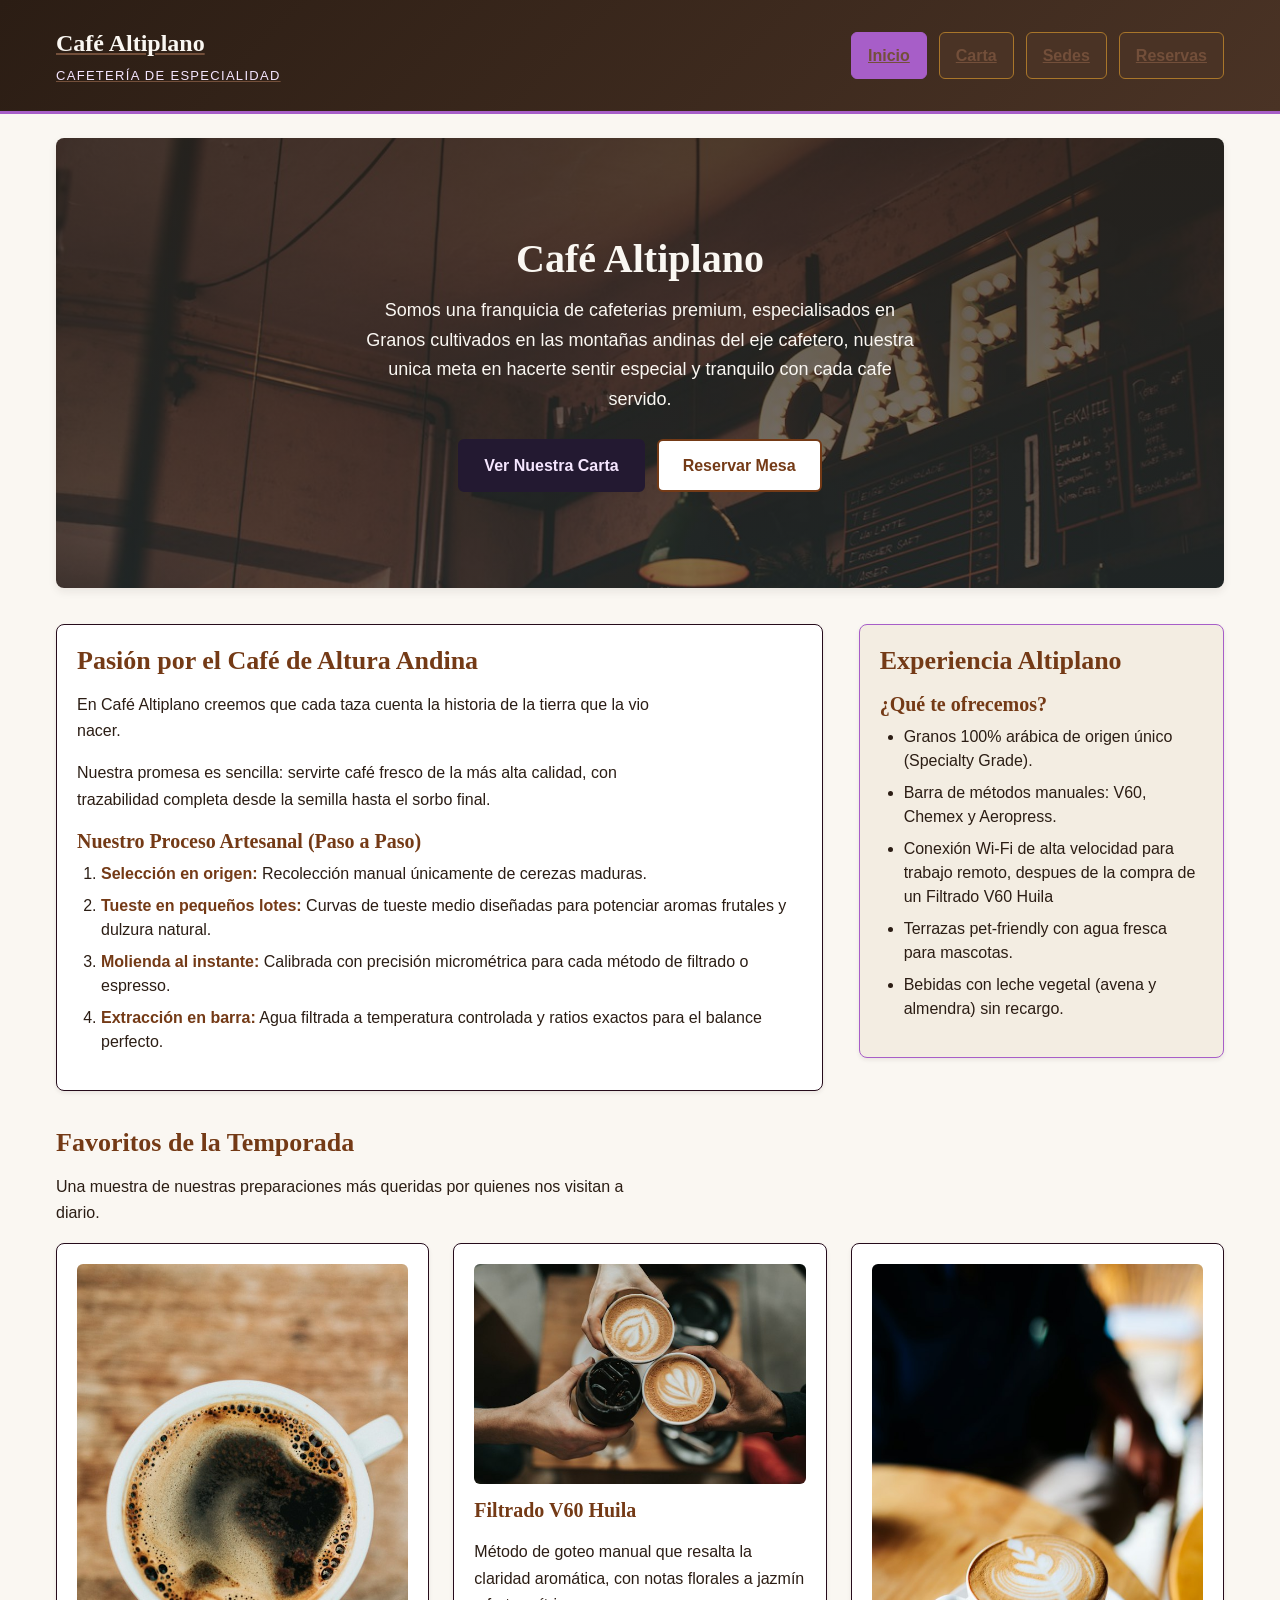
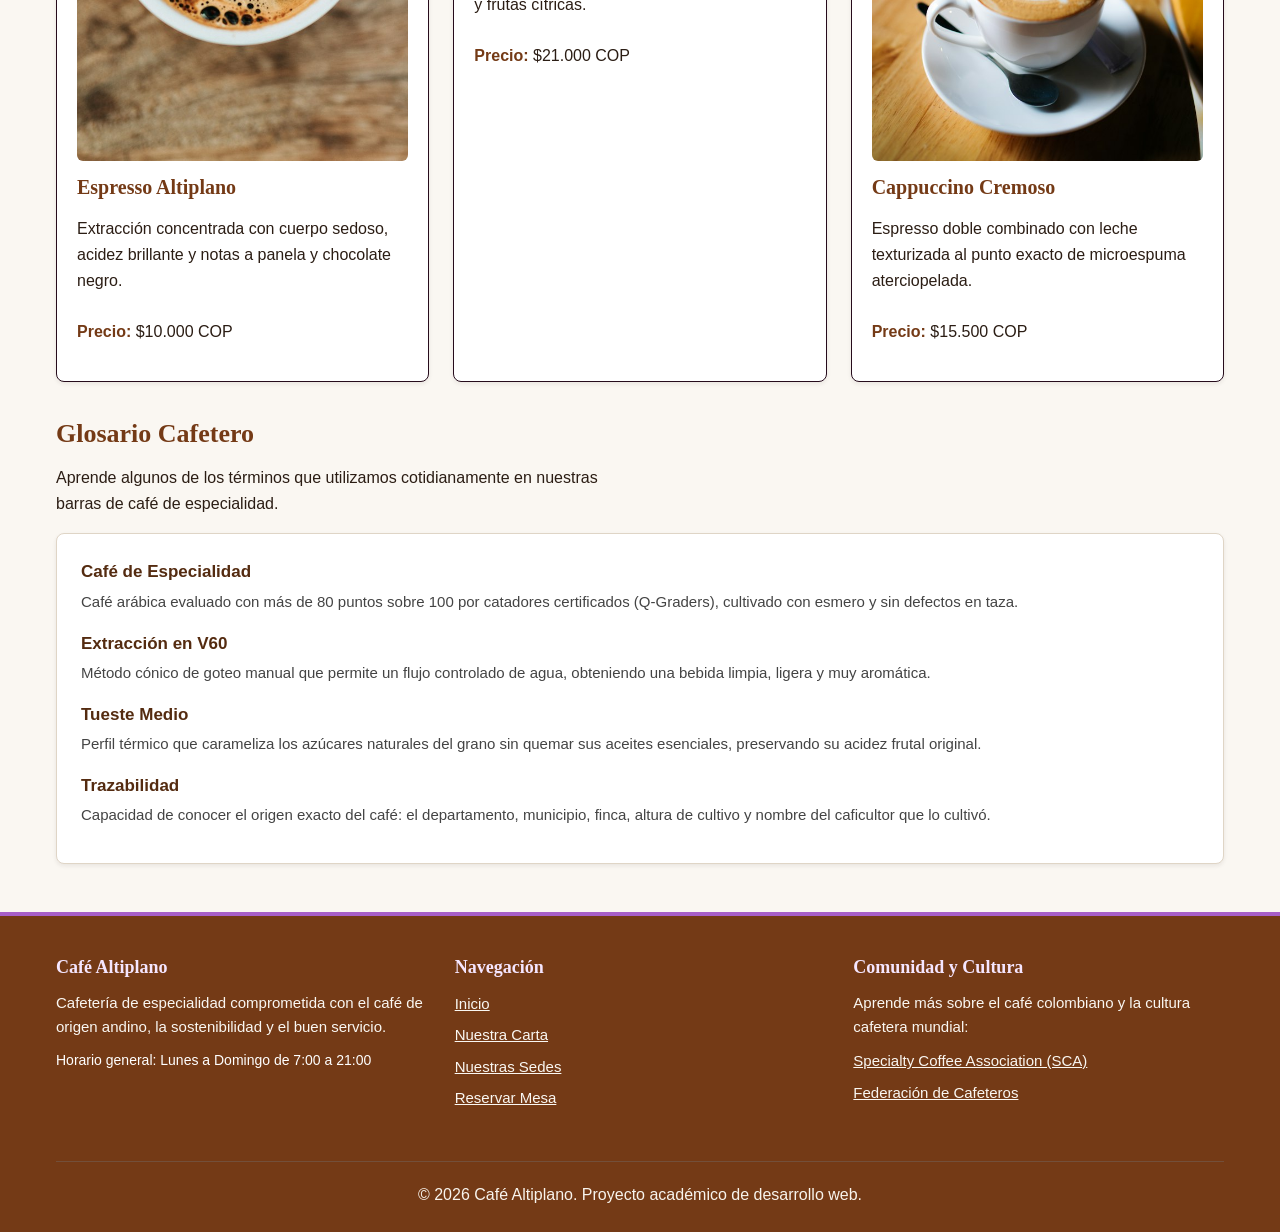
==== commit 836342f8: "arreglo de fotos y mensaje index" ====
--- a/index.html
+++ b/index.html
@@ -42,8 +42,9 @@
     <!-- Portada principal -->
     <section class="hero bloque--completo">
       <h1 class="hero__titulo">Café Altiplano</h1>
-      <p class="hero__bajada">Granos cultivados a más de 1.800 metros de altura en las montañas andinas, tostados con
-        esmero y preparados por baristas apasionados.</p>
+      <p class="hero__bajada">Somos una franquicia de cafeterias premium, especialisados en Granos cultivados
+        en las montañas andinas del eje cafetero, nuestra unica meta en hacerte sentir especial y tranquilo con cada
+        cafe servido.</p>
       <div class="hero__acciones">
         <a href="carta.html" class="boton boton--primario">Ver Nuestra Carta</a>
         <a href="reservas.html" class="boton boton--secundario">Reservar Mesa</a>
@@ -84,7 +85,6 @@
         <li>Terrazas pet-friendly con agua fresca para mascotas.</li>
         <li>Bebidas con leche vegetal (avena y almendra) sin recargo.</li>
       </ul>
-      <p><a href="sedes.html" class="boton boton--primario">Conoce Nuestras Sedes</a></p>
     </aside>
 
     <!-- Galeria de productos destacados -->
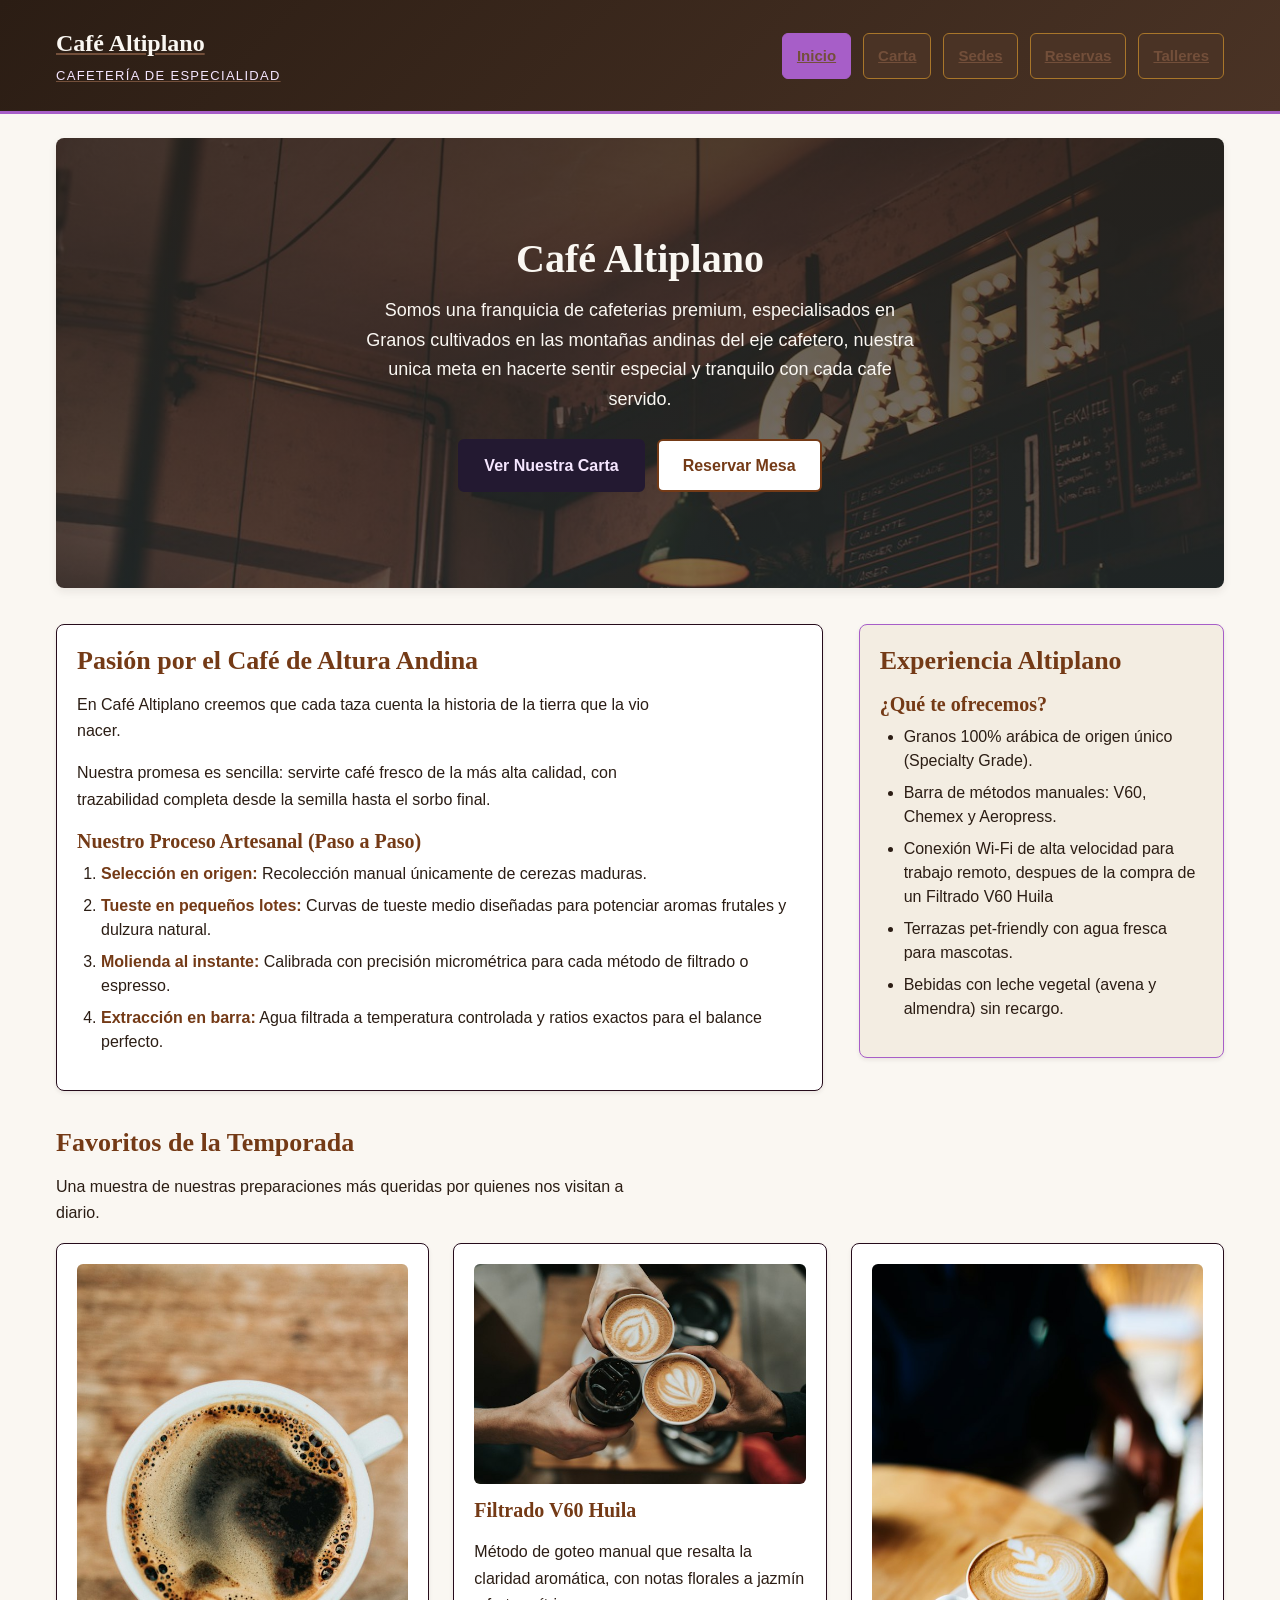
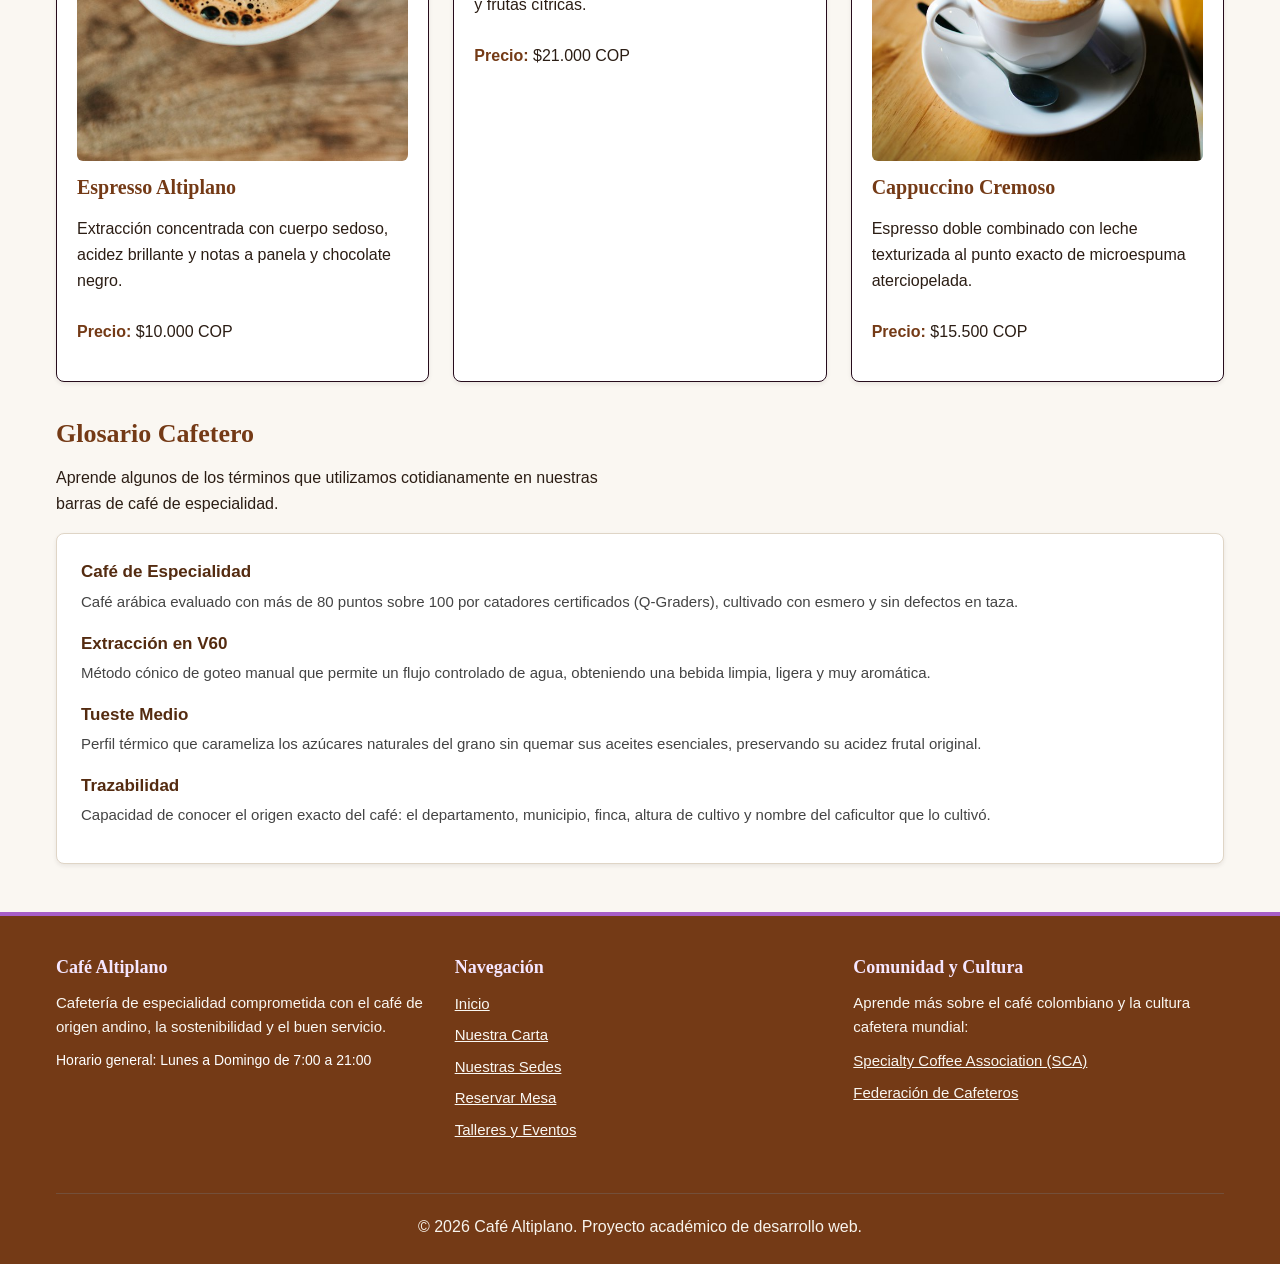
==== commit 9ff8ccc8: "examen" ====
--- a/index.html
+++ b/index.html
@@ -31,6 +31,7 @@
           <li class="menu__item"><a href="carta.html" class="menu__enlace">Carta</a></li>
           <li class="menu__item"><a href="sedes.html" class="menu__enlace">Sedes</a></li>
           <li class="menu__item"><a href="reservas.html" class="menu__enlace">Reservas</a></li>
+          <li class="menu__item"><a href="talleres.html" class="menu__enlace">Talleres</a></li>
         </ul>
       </nav>
     </div>
@@ -174,6 +175,7 @@
           <li><a href="carta.html">Nuestra Carta</a></li>
           <li><a href="sedes.html">Nuestras Sedes</a></li>
           <li><a href="reservas.html">Reservar Mesa</a></li>
+          <li><a href="talleres.html">Talleres y Eventos</a></li>
         </ul>
       </div>
 
--- a/css/base.css
+++ b/css/base.css
@@ -144,6 +144,23 @@
   /* Borde superior pie foto sede */
   --color-sede-pie-borde: #a9762a;
 
+  /* FIGURA TALLERES (talleres.html) */
+
+  /* Fondo figura foto taller */
+  --color-taller-figura-fondo: #ffffff;
+
+  /* Borde figura foto taller */
+  --color-taller-figura-borde: #260c1c;
+
+  /* Fondo pie foto taller figcaption */
+  --color-taller-figura-pie-fondo: #f8f4ed;
+
+  /* Texto pie foto taller */
+  --color-taller-figura-pie-texto: #614735;
+
+  /* Borde superior pie foto taller */
+  --color-taller-figura-pie-borde: #a9762a;
+
   /* CITA EN CARTA (carta.html) */
 
   /* Fondo caja cita barista */
@@ -195,6 +212,9 @@
 
   /* Texto precios columna derecha */
   --color-tabla-precio: #743a16;
+
+  /* Texto cupos disponibles tabla agenda */
+  --color-tabla-cupos: #2b1d14;
 
   /* FORMULARIO RESERVAS (reservas.html) */
 
--- a/css/cajas.css
+++ b/css/cajas.css
@@ -70,6 +70,32 @@
   border-top: 1px solid var(--color-sede-pie-borde);
 }
 
+/* Contenedor figure fotos talleres (talleres.html) */
+.figura-taller {
+  background-color: var(--color-taller-figura-fondo);
+  border: 1px solid var(--color-taller-figura-borde);
+  border-radius: 0.5rem;
+  overflow: hidden;
+  margin-bottom: 1rem;
+}
+
+/* Imagen taller */
+.figura-taller__imagen {
+  width: 100%;
+  height: 14rem;
+  object-fit: cover;
+}
+
+/* Pie foto figcaption taller (talleres.html) */
+.figura-taller__pie {
+  font-size: 0.875rem;
+  color: var(--color-taller-figura-pie-texto);
+  padding: 0.625rem 0.875rem;
+  background-color: var(--color-taller-figura-pie-fondo);
+  font-style: italic;
+  border-top: 1px solid var(--color-taller-figura-pie-borde);
+}
+
 /* Bloque cita barista (carta.html) */
 .cita {
   background-color: var(--color-cita-fondo);
--- a/css/componentes.css
+++ b/css/componentes.css
@@ -153,6 +153,14 @@
   text-align: right;
   font-weight: 700;
   color: var(--color-tabla-precio);
+  white-space: nowrap;
+}
+
+/* Cupos disponibles en agenda de talleres */
+.tabla__celda--cupos {
+  text-align: right;
+  font-weight: 600;
+  color: var(--color-tabla-cupos);
   white-space: nowrap;
 }
 
--- a/css/layout.css
+++ b/css/layout.css
@@ -98,8 +98,9 @@
   max-width: 20rem;
 }
 
-/* Galería productos autoajustable */
-.galeria-productos {
+/* Galería productos y talleres autoajustable */
+.galeria-productos,
+.galeria-talleres {
   display: grid;
   grid-template-columns: repeat(auto-fit, minmax(16rem, 1fr));
   gap: 1.5rem;
@@ -188,8 +189,13 @@
   }
 
   .menu__lista {
-    grid-template-columns: repeat(4, auto);
-    gap: 0.5rem;
+    grid-template-columns: repeat(5, auto);
+    gap: 0.375rem;
+  }
+
+  .menu__enlace {
+    padding: 0.5rem 0.625rem;
+    font-size: 0.875rem;
   }
 
   .hero__acciones {
@@ -240,6 +246,11 @@
     gap: 0.75rem;
   }
 
+  .menu__enlace {
+    padding: 0.625rem 0.875rem;
+    font-size: 0.9375rem;
+  }
+
   .maqueta {
     grid-template-columns: repeat(3, 1fr);
     gap: 2.25rem;
